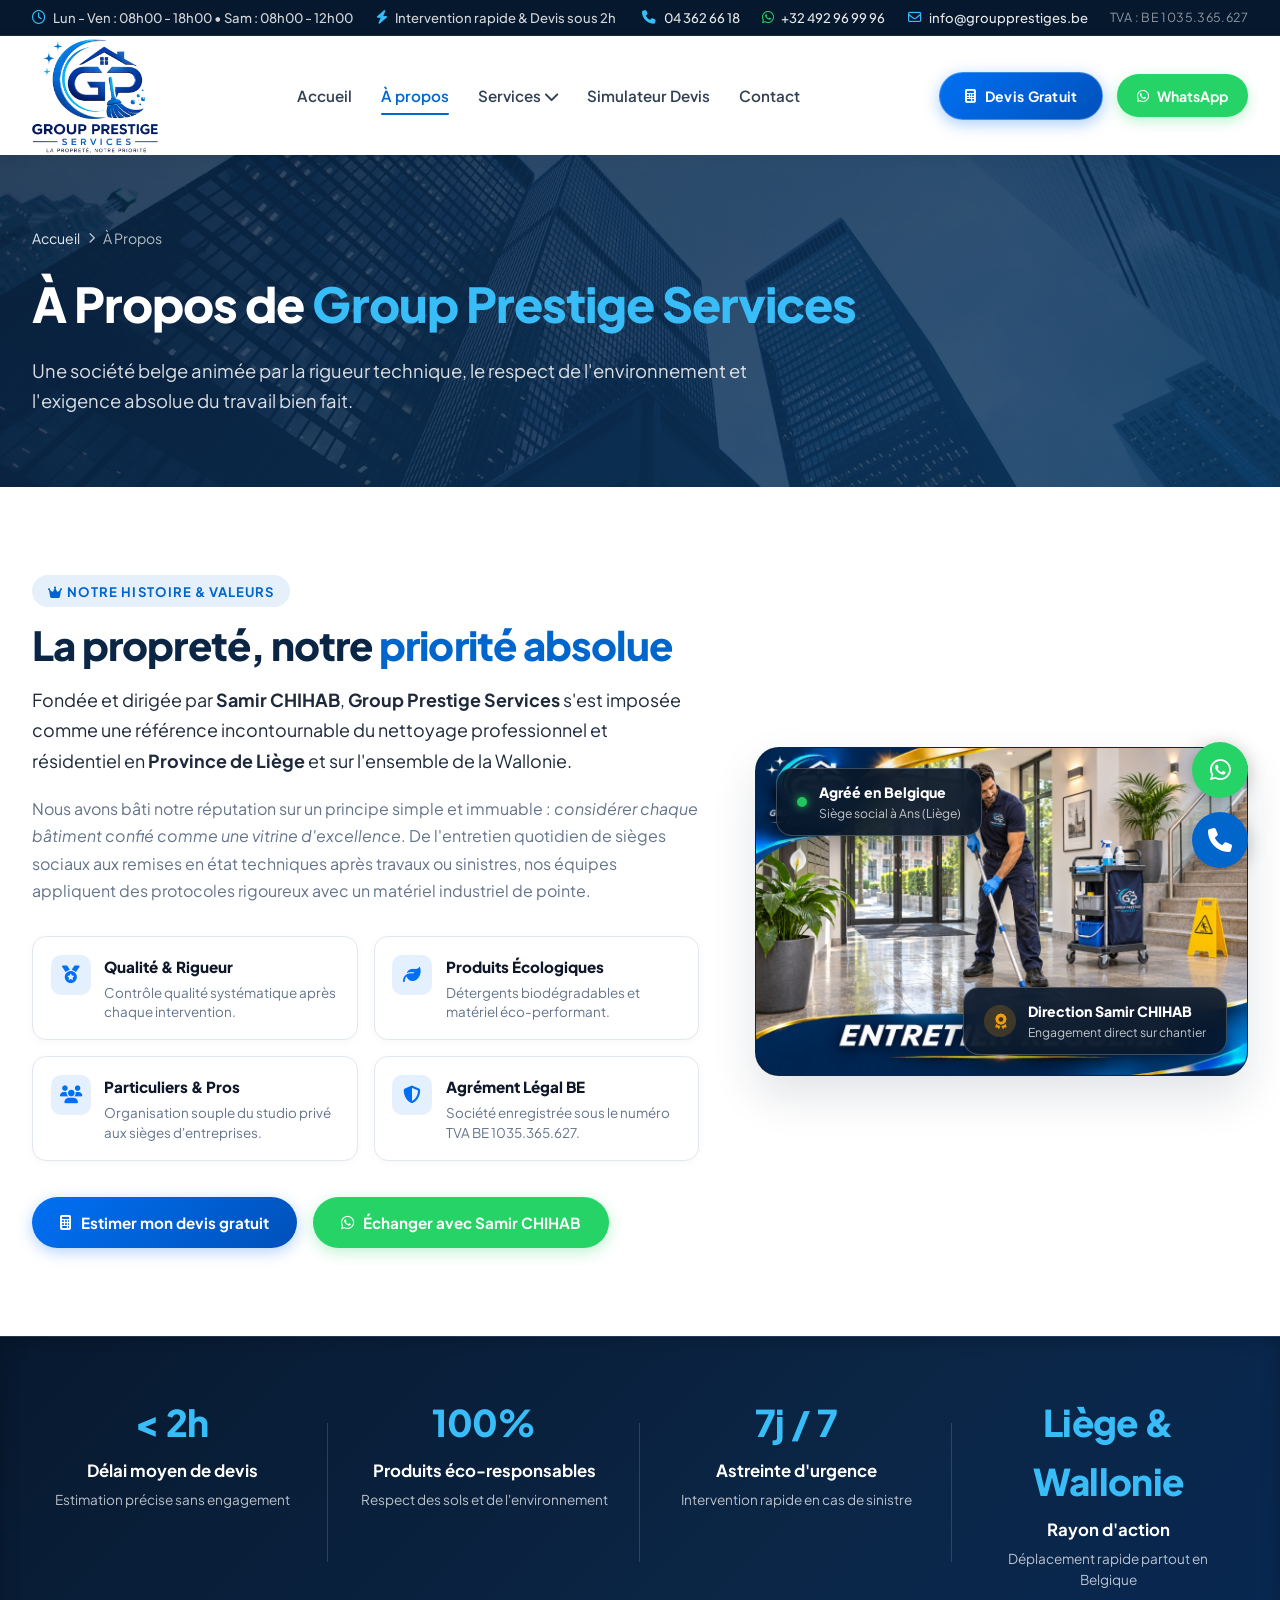
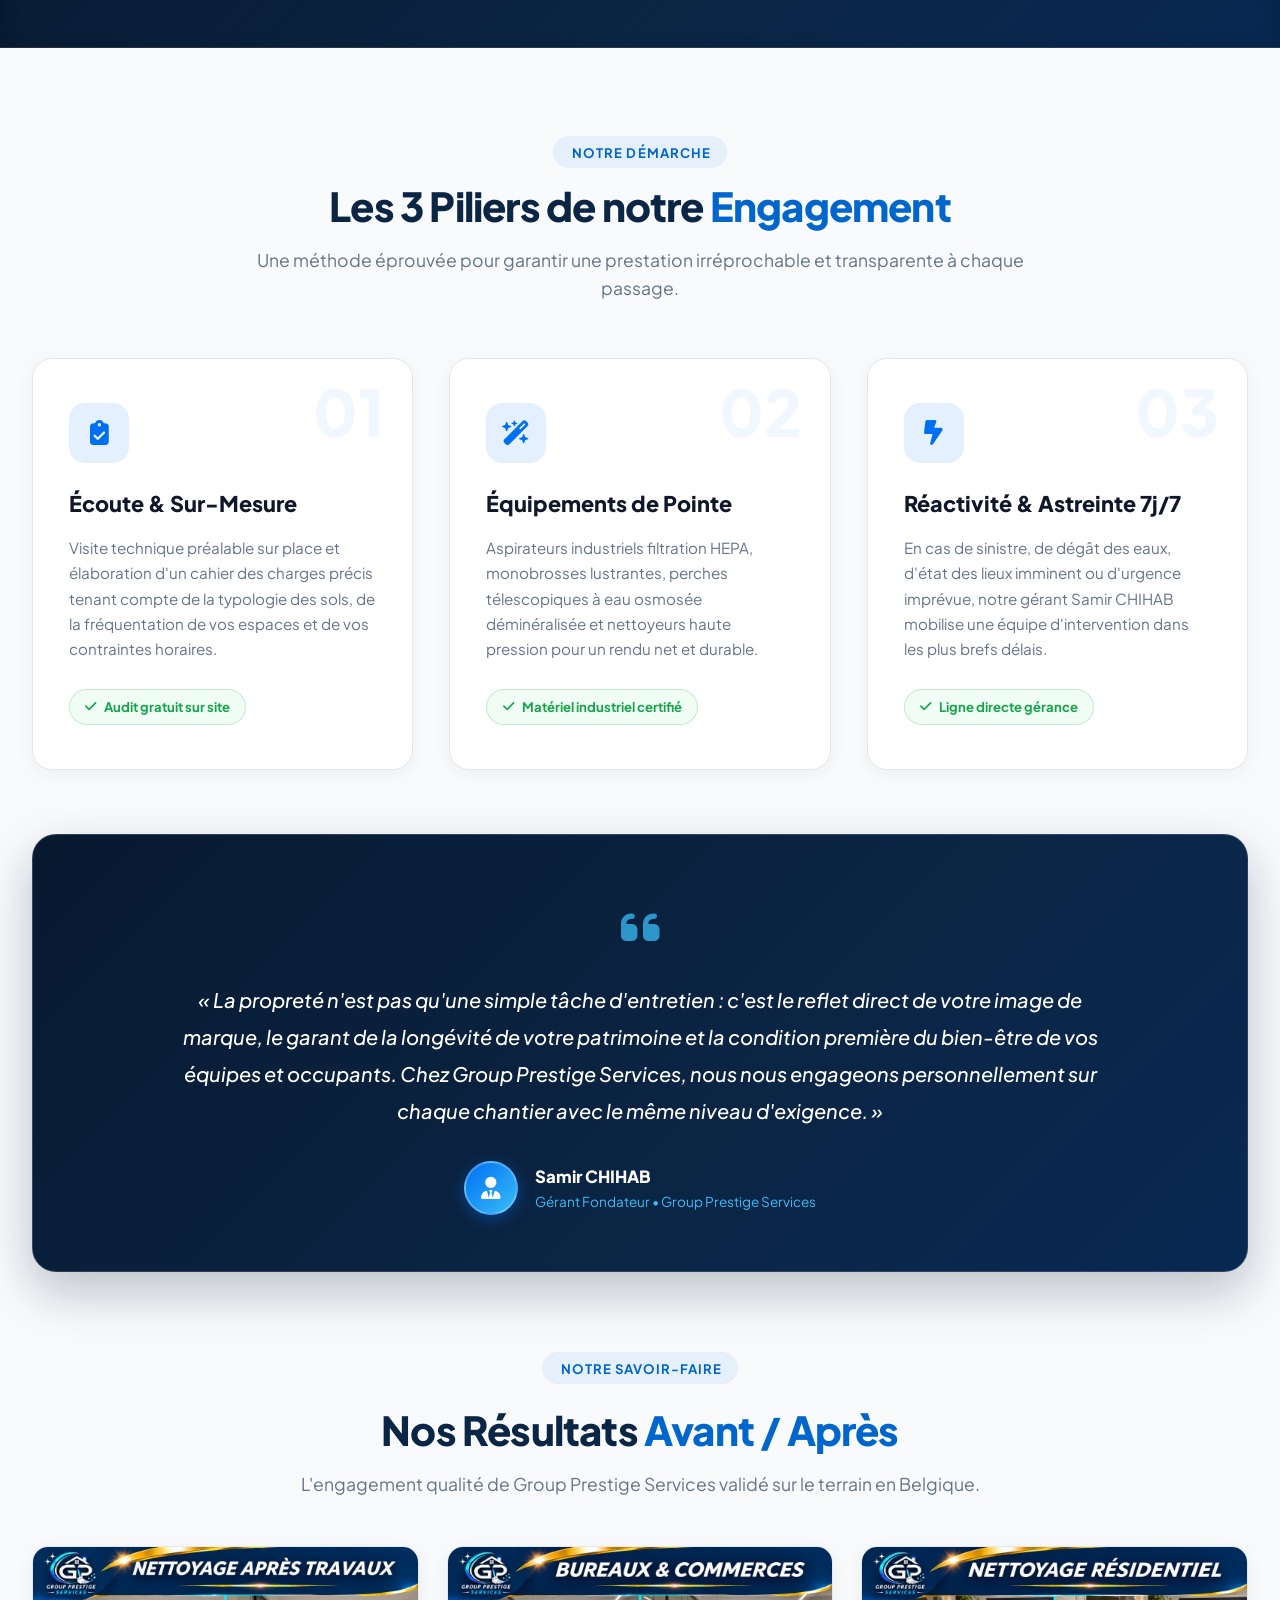
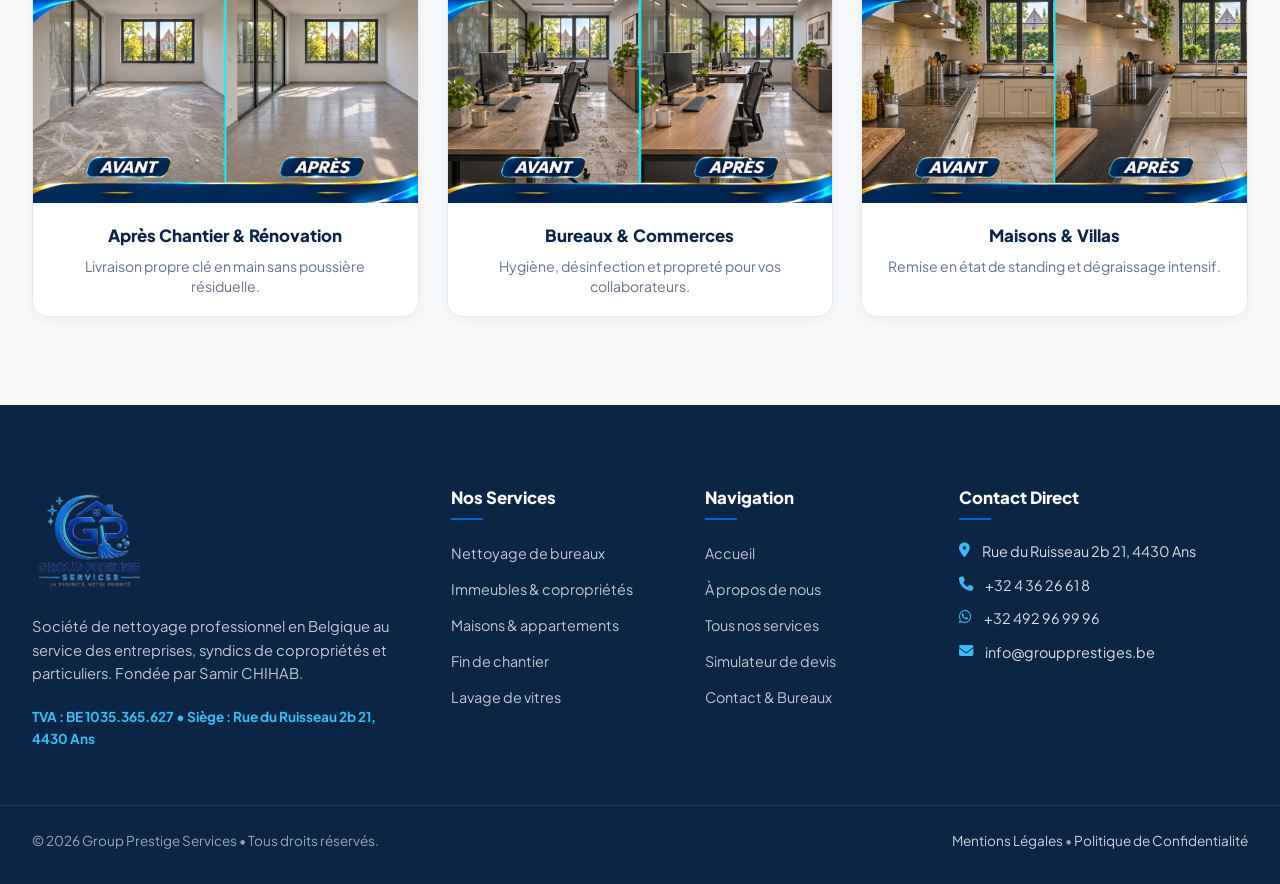
==== a-propos.html @ 7d9bc086 "Initial commit: Site Web Entreprise Group Prestige Services complet (Design haute précision, respons" ====
<!DOCTYPE html>
<html lang="fr-BE">
<head>
  <meta charset="UTF-8">
  <meta name="viewport" content="width=device-width, initial-scale=1.0">
  <title>À Propos de Group Prestige Services | Société de Nettoyage Belgique</title>
  
  <meta name="description" content="Découvrez l'histoire, les engagements et l'expertise de Group Prestige Services. Société de nettoyage basée à Ans (Liège), dirigée par Samir CHIHAB.">
  <link rel="canonical" href="https://groupprestiges.be/a-propos.html">

  <link rel="icon" type="image/png" href="assets/images/logo-official-transparent.png">
  <link rel="preconnect" href="https://fonts.googleapis.com">
  <link rel="preconnect" href="https://fonts.gstatic.com" crossorigin>
  <link href="https://fonts.googleapis.com/css2?family=Plus+Jakarta+Sans:wght@300;400;500;600;700;800&display=swap" rel="stylesheet">
  <link rel="stylesheet" href="https://cdnjs.cloudflare.com/ajax/libs/font-awesome/6.5.1/css/all.min.css">
  <link rel="stylesheet" href="css/style.css">
</head>
<body>

  <!-- TOP BAR (Minimalist Luxury) -->
  <div class="top-header">
    <div class="top-header-inner">
      <div class="top-header-left">
        <div class="top-header-item">
          <i class="fa-regular fa-clock"></i>
          <span>Lun - Ven : 08h00 - 18h00 &bull; Sam : 08h00 - 12h00</span>
        </div>
        <div class="top-header-item">
          <i class="fa-solid fa-bolt"></i>
          <span>Intervention rapide & Devis sous 2h</span>
        </div>
      </div>
      <div class="top-header-right">
        <div class="top-header-item">
          <i class="fa-solid fa-phone"></i>
          <a href="tel:+3243626618">04 362 66 18</a>
        </div>
        <div class="top-header-item">
          <i class="fa-brands fa-whatsapp" style="color: #25d366;"></i>
          <a href="https://wa.me/32492969996" target="_blank">+32 492 96 99 96</a>
        </div>
        <div class="top-header-item">
          <i class="fa-regular fa-envelope"></i>
          <a href="mailto:info@groupprestiges.be">info@groupprestiges.be</a>
        </div>
        <span class="top-header-tax">TVA : BE 1035.365.627</span>
      </div>
    </div>
  </div>

  <!-- MAIN NAVIGATION (Clean Logo Only) -->
  <div class="mobile-nav-backdrop" id="mobileNavBackdrop"></div>
  <header class="main-navbar">
    <div class="navbar-container">
      <a href="index.html" class="brand-link" aria-label="Group Prestige Services">
        <img src="assets/images/logo-header.png" alt="Group Prestige Services Logo" class="brand-logo-img">
      </a>

      <nav class="nav-menu" id="navMenu">
        <!-- Mobile Drawer Header -->
        <div class="drawer-header">
          <img src="assets/images/logo-header.png" alt="Group Prestige Services" class="drawer-logo">
          <button class="drawer-close-btn" id="drawerCloseBtn" aria-label="Fermer le menu">
            <i class="fa-solid fa-xmark"></i>
          </button>
        </div>

        <!-- Links Container -->
        <div class="drawer-body">
          <div class="nav-item">
            <a href="index.html" class="nav-link">
              <i class="fa-solid fa-house drawer-icon"></i>
              <span>Accueil</span>
            </a>
          </div>
          <div class="nav-item">
            <a href="a-propos.html" class="nav-link active">
              <i class="fa-solid fa-shield-halved drawer-icon"></i>
              <span>À propos</span>
            </a>
          </div>
          <div class="nav-item has-dropdown">
            <a href="services.html" class="nav-link nav-link-dropdown-toggle">
              <i class="fa-solid fa-broom drawer-icon"></i>
              <span>Services</span>
              <i class="fa-solid fa-chevron-down dropdown-arrow"></i>
            </a>
            <div class="dropdown-menu">
              <a href="services-nettoyage-regulier.html" class="dropdown-link">
                <span class="dropdown-icon-box"><i class="fa-solid fa-building"></i></span>
                <span class="dropdown-text">
                  <strong>Nettoyage régulier</strong>
                  <small>Bureaux, Commerces & Copropriétés</small>
                </span>
              </a>
              <a href="services-nettoyage-ponctuel.html" class="dropdown-link">
                <span class="dropdown-icon-box"><i class="fa-solid fa-house"></i></span>
                <span class="dropdown-text">
                  <strong>Nettoyage ponctuel</strong>
                  <small>Résidences & Cuisines privées</small>
                </span>
              </a>
              <a href="services-nettoyage-specialise.html" class="dropdown-link">
                <span class="dropdown-icon-box"><i class="fa-solid fa-hard-hat"></i></span>
                <span class="dropdown-text">
                  <strong>Nettoyage spécialisé</strong>
                  <small>Chantier, Vitres & Sinistres</small>
                </span>
              </a>
              <a href="services.html" class="dropdown-link dropdown-link-all">
                <span class="dropdown-icon-box"><i class="fa-solid fa-list-check"></i></span>
                <span class="dropdown-text">
                  <strong>Tous nos services officiels</strong>
                  <small>Découvrir l'offre complète</small>
                </span>
              </a>
            </div>
          </div>
          <div class="nav-item">
            <a href="devis-gratuit.html" class="nav-link">
              <i class="fa-solid fa-calculator drawer-icon"></i>
              <span>Simulateur Devis</span>
            </a>
          </div>
          <div class="nav-item">
            <a href="contact.html" class="nav-link">
              <i class="fa-solid fa-envelope-open-text drawer-icon"></i>
              <span>Contact</span>
            </a>
          </div>
        </div>

        <!-- Mobile Drawer Footer -->
        <div class="drawer-footer">
          <div class="drawer-cta-group">
            <a href="devis-gratuit.html" class="drawer-btn-cta-primary">
              <i class="fa-solid fa-calculator"></i>
              <span>Estimer mon Devis Gratuit</span>
            </a>
            <a href="https://wa.me/32492969996" target="_blank" class="drawer-btn-cta-whatsapp">
              <i class="fa-brands fa-whatsapp"></i>
              <span>WhatsApp Direct : 0492 96 99 96</span>
            </a>
          </div>
          <div class="drawer-contact-direct">
            <a href="tel:+3243626618" class="drawer-phone-item">
              <i class="fa-solid fa-phone"></i>
              <span>04 362 66 18</span>
            </a>
            <span class="drawer-hours">Lun - Sam : 08h - 18h</span>
          </div>
          <div class="drawer-badge-tag">
            <i class="fa-solid fa-shield-halved"></i> Agrément Officiel • Liège & Wallonie
          </div>
        </div>
      </nav>

      <div class="navbar-actions">
        <a href="devis-gratuit.html" class="btn-cta-orange">
          <i class="fa-solid fa-calculator"></i>
          <span>Devis Gratuit</span>
        </a>
        <a href="https://wa.me/32492969996" target="_blank" class="btn-cta-whatsapp">
          <i class="fa-brands fa-whatsapp"></i>
          <span>WhatsApp</span>
        </a>
      </div>

      <button class="mobile-toggle" aria-label="Menu Mobile">
        <i class="fa-solid fa-bars"></i>
      </button>
    </div>
  </header>

  <!-- PAGE HERO -->
  <section class="page-hero">
    <div class="page-hero-overlay"></div>
    <div class="page-hero-container">
      <div class="breadcrumb-nav">
        <a href="index.html">Accueil</a>
        <i class="fa-solid fa-chevron-right" style="font-size: 0.7rem;"></i>
        <span>À Propos</span>
      </div>
      <h1 class="page-hero-title">À Propos de <span>Group Prestige Services</span></h1>
      <p class="page-hero-lead">
        Une société belge animée par la rigueur technique, le respect de l'environnement et l'exigence absolue du travail bien fait.
      </p>
    </div>
  </section>

  <!-- SECTION 1: HISTOIRE, VISION & ENGAGEMENT -->
  <section class="section">
    <div class="section-container">
      <div class="about-story-grid">
        <!-- Colonne Gauche: Récit & Valeurs -->
        <div class="about-story-text">
          <span class="section-badge"><i class="fa-solid fa-crown"></i> Notre Histoire & Valeurs</span>
          <h2 class="section-title">La propreté, notre <span>priorité absolue</span></h2>
          <p class="about-lead-paragraph">
            Fondée et dirigée par <strong>Samir CHIHAB</strong>, <strong>Group Prestige Services</strong> s'est imposée comme une référence incontournable du nettoyage professionnel et résidentiel en <strong>Province de Liège</strong> et sur l'ensemble de la Wallonie.
          </p>
          <p class="about-body-paragraph">
            Nous avons bâti notre réputation sur un principe simple et immuable : <em>considérer chaque bâtiment confié comme une vitrine d'excellence</em>. De l'entretien quotidien de sièges sociaux aux remises en état techniques après travaux ou sinistres, nos équipes appliquent des protocoles rigoureux avec un matériel industriel de pointe.
          </p>

          <!-- Grille des 4 Engagements Clés -->
          <div class="about-commitments-grid">
            <div class="commitment-card">
              <div class="commitment-icon"><i class="fa-solid fa-medal"></i></div>
              <div class="commitment-info">
                <strong>Qualité & Rigueur</strong>
                <span>Contrôle qualité systématique après chaque intervention.</span>
              </div>
            </div>
            <div class="commitment-card">
              <div class="commitment-icon"><i class="fa-solid fa-leaf"></i></div>
              <div class="commitment-info">
                <strong>Produits Écologiques</strong>
                <span>Détergents biodégradables et matériel éco-performant.</span>
              </div>
            </div>
            <div class="commitment-card">
              <div class="commitment-icon"><i class="fa-solid fa-users"></i></div>
              <div class="commitment-info">
                <strong>Particuliers & Pros</strong>
                <span>Organisation souple du studio privé aux sièges d'entreprises.</span>
              </div>
            </div>
            <div class="commitment-card">
              <div class="commitment-icon"><i class="fa-solid fa-shield-halved"></i></div>
              <div class="commitment-info">
                <strong>Agrément Légal BE</strong>
                <span>Société enregistrée sous le numéro TVA BE 1035.365.627.</span>
              </div>
            </div>
          </div>

          <!-- Actions -->
          <div class="about-cta-row">
            <a href="devis-gratuit.html" class="btn btn-primary">
              <i class="fa-solid fa-calculator"></i> Estimer mon devis gratuit
            </a>
            <a href="https://wa.me/32492969996?text=Bonjour%20Samir,%20je%20souhaite%20des%20renseignements." target="_blank" class="btn btn-whatsapp">
              <i class="fa-brands fa-whatsapp"></i> Échanger avec Samir CHIHAB
            </a>
          </div>
        </div>

        <!-- Colonne Droite: Composition Visuelle Prestige -->
        <div class="about-visual-col">
          <div class="about-img-showcase">
            <img src="assets/images/service-entretien-regulier-gp.jpg" alt="Agent d'entretien qualifié Group Prestige Services" class="about-main-img">
            
            <!-- Badges Flottants de Confiance -->
            <div class="about-floating-pill pill-top-left">
              <div class="pill-dot-green"></div>
              <div>
                <strong>Agréé en Belgique</strong>
                <span>Siège social à Ans (Liège)</span>
              </div>
            </div>

            <div class="about-floating-pill pill-bottom-right">
              <div class="pill-icon-gold"><i class="fa-solid fa-award"></i></div>
              <div>
                <strong>Direction Samir CHIHAB</strong>
                <span>Engagement direct sur chantier</span>
              </div>
            </div>
          </div>
        </div>
      </div>
    </div>
  </section>

  <!-- SECTION 2: CHIFFRES CLÉS / TRUST METRICS BAR -->
  <section class="about-metrics-section">
    <div class="section-container">
      <div class="about-metrics-grid">
        <div class="metric-box">
          <div class="metric-number">< 2h</div>
          <div class="metric-label">Délai moyen de devis</div>
          <div class="metric-desc">Estimation précise sans engagement</div>
        </div>
        <div class="metric-box">
          <div class="metric-number">100%</div>
          <div class="metric-label">Produits éco-responsables</div>
          <div class="metric-desc">Respect des sols et de l'environnement</div>
        </div>
        <div class="metric-box">
          <div class="metric-number">7j / 7</div>
          <div class="metric-label">Astreinte d'urgence</div>
          <div class="metric-desc">Intervention rapide en cas de sinistre</div>
        </div>
        <div class="metric-box">
          <div class="metric-number">Liège & Wallonie</div>
          <div class="metric-label">Rayon d'action</div>
          <div class="metric-desc">Déplacement rapide partout en Belgique</div>
        </div>
      </div>
    </div>
  </section>

  <!-- SECTION 3: LES 3 PILIERS DE NOTRE DÉMARCHE -->
  <section class="section section-bg-light">
    <div class="section-container">
      <div class="section-header">
        <span class="section-badge"><i class="fa-solid fa-shield-check"></i> Notre Démarche</span>
        <h2 class="section-title">Les 3 Piliers de notre <span>Engagement</span></h2>
        <p class="section-subtitle">
          Une méthode éprouvée pour garantir une prestation irréprochable et transparente à chaque passage.
        </p>
      </div>

      <div class="pillars-grid-prestige">
        
        <!-- Pilier 1 -->
        <div class="pillar-card-prestige">
          <div class="pillar-number">01</div>
          <div class="pillar-icon-box">
            <i class="fa-solid fa-clipboard-check"></i>
          </div>
          <h3 class="pillar-title">Écoute & Sur-Mesure</h3>
          <p class="pillar-desc">
            Visite technique préalable sur place et élaboration d'un cahier des charges précis tenant compte de la typologie des sols, de la fréquentation de vos espaces et de vos contraintes horaires.
          </p>
          <div class="pillar-badge">
            <i class="fa-solid fa-check"></i> Audit gratuit sur site
          </div>
        </div>

        <!-- Pilier 2 -->
        <div class="pillar-card-prestige">
          <div class="pillar-number">02</div>
          <div class="pillar-icon-box">
            <i class="fa-solid fa-wand-magic-sparkles"></i>
          </div>
          <h3 class="pillar-title">Équipements de Pointe</h3>
          <p class="pillar-desc">
            Aspirateurs industriels filtration HEPA, monobrosses lustrantes, perches télescopiques à eau osmosée déminéralisée et nettoyeurs haute pression pour un rendu net et durable.
          </p>
          <div class="pillar-badge">
            <i class="fa-solid fa-check"></i> Matériel industriel certifié
          </div>
        </div>

        <!-- Pilier 3 -->
        <div class="pillar-card-prestige">
          <div class="pillar-number">03</div>
          <div class="pillar-icon-box">
            <i class="fa-solid fa-bolt-lightning"></i>
          </div>
          <h3 class="pillar-title">Réactivité & Astreinte 7j/7</h3>
          <p class="pillar-desc">
            En cas de sinistre, de dégât des eaux, d'état des lieux imminent ou d'urgence imprévue, notre gérant Samir CHIHAB mobilise une équipe d'intervention dans les plus brefs délais.
          </p>
          <div class="pillar-badge">
            <i class="fa-solid fa-check"></i> Ligne directe gérance
          </div>
        </div>

      </div>

      <!-- SECTION 4: LE MOT DE LA DIRECTION (SAMIR CHIHAB) -->
      <div class="ceo-quote-card">
        <div class="ceo-quote-inner">
          <div class="ceo-quote-mark"><i class="fa-solid fa-quote-left"></i></div>
          <blockquote class="ceo-quote-text">
            « La propreté n'est pas qu'une simple tâche d'entretien : c'est le reflet direct de votre image de marque, le garant de la longévité de votre patrimoine et la condition première du bien-être de vos équipes et occupants. Chez Group Prestige Services, nous nous engageons personnellement sur chaque chantier avec le même niveau d'exigence. »
          </blockquote>
          <div class="ceo-quote-author">
            <div class="ceo-avatar">
              <i class="fa-solid fa-user-tie"></i>
            </div>
            <div class="ceo-details">
              <strong>Samir CHIHAB</strong>
              <span>Gérant Fondateur &bull; Group Prestige Services</span>
            </div>
          </div>
        </div>
      </div>

      <!-- SECTION 5: GALERIE AVANT / APRÈS -->
      <div style="margin-top: 5rem; text-align: center;">
        <span class="section-badge"><i class="fa-solid fa-sparkles"></i> Notre Savoir-Faire</span>
        <h2 class="section-title" style="margin-top: 0.5rem;">Nos Résultats <span>Avant / Après</span></h2>
        <p class="section-subtitle" style="margin: 0 auto 2.5rem;">
          L'engagement qualité de Group Prestige Services validé sur le terrain en Belgique.
        </p>

        <div class="ba-cards-gallery-grid">
          <div class="ba-card-item">
            <img src="assets/images/ba-card-travaux.jpg" alt="Avant / Après Chantier" loading="lazy">
            <div class="ba-card-caption">
              <h4>Après Chantier & Rénovation</h4>
              <p>Livraison propre clé en main sans poussière résiduelle.</p>
            </div>
          </div>
          <div class="ba-card-item">
            <img src="assets/images/ba-card-bureaux.jpg" alt="Avant / Après Bureaux" loading="lazy">
            <div class="ba-card-caption">
              <h4>Bureaux & Commerces</h4>
              <p>Hygiène, désinfection et propreté pour vos collaborateurs.</p>
            </div>
          </div>
          <div class="ba-card-item">
            <img src="assets/images/ba-card-residentiel.jpg" alt="Avant / Après Résidentiel" loading="lazy">
            <div class="ba-card-caption">
              <h4>Maisons & Villas</h4>
              <p>Remise en état de standing et dégraissage intensif.</p>
            </div>
          </div>
        </div>
      </div>

    </div>
  </section>

  <!-- FOOTER -->
  <footer class="corporate-footer">
    <div class="footer-inner-grid">
      <div class="footer-brand-box">
        <a href="index.html" class="brand-link" style="margin-bottom: 0.8rem;">
          <img src="assets/images/logo-official-transparent.png" alt="Group Prestige Services Logo" class="brand-logo-img">
          <div class="brand-text">
            <span class="brand-name" style="color: white;">GROUP <span style="color: #38bdf8;">PRESTIGE</span></span>
            <span class="brand-tagline" style="color: rgba(255,255,255,0.7);">LA PROPRETÉ, NOTRE PRIORITÉ</span>
          </div>
        </a>
        <p>Société de nettoyage professionnel en Belgique au service des entreprises, syndics de copropriétés et particuliers. Fondée par Samir CHIHAB.</p>
        <div style="margin-top: 1.25rem; font-size: 0.85rem; color: #38bdf8; font-weight: 700;">
          TVA : BE 1035.365.627 &bull; Siège : Rue du Ruisseau 2b 21, 4430 Ans
        </div>
      </div>

      <div class="footer-nav-col">
        <h4>Nos Services</h4>
        <ul>
          <li><a href="services-nettoyage-regulier.html">Nettoyage de bureaux</a></li>
          <li><a href="services-nettoyage-regulier.html">Immeubles & copropriétés</a></li>
          <li><a href="services-nettoyage-ponctuel.html">Maisons & appartements</a></li>
          <li><a href="services-nettoyage-specialise.html">Fin de chantier</a></li>
          <li><a href="services-nettoyage-specialise.html">Lavage de vitres</a></li>
        </ul>
      </div>

      <div class="footer-nav-col">
        <h4>Navigation</h4>
        <ul>
          <li><a href="index.html">Accueil</a></li>
          <li><a href="a-propos.html">À propos de nous</a></li>
          <li><a href="services.html">Tous nos services</a></li>
          <li><a href="devis-gratuit.html">Simulateur de devis</a></li>
          <li><a href="contact.html">Contact & Bureaux</a></li>
        </ul>
      </div>

      <div class="footer-nav-col">
        <h4>Contact Direct</h4>
        <ul class="footer-contact-details">
          <li><i class="fa-solid fa-location-dot"></i><span>Rue du Ruisseau 2b 21, 4430 Ans</span></li>
          <li><i class="fa-solid fa-phone"></i><span>+32 4 36 26 61 8</span></li>
          <li><i class="fa-brands fa-whatsapp"></i><span>+32 492 96 99 96</span></li>
          <li><i class="fa-solid fa-envelope"></i><span>info@groupprestiges.be</span></li>
        </ul>
      </div>
    </div>

    <div class="footer-bottom-bar">
      <div>&copy; 2026 Group Prestige Services &bull; Tous droits réservés.</div>
      <div>
        <a href="contact.html">Mentions Légales</a> &bull; 
        <a href="contact.html">Politique de Confidentialité</a>
      </div>
    </div>
  </footer>

  <!-- FLOATING CTA BUTTONS -->
  <div class="floating-cta">
    <a href="https://wa.me/32492969996" target="_blank" class="float-btn float-whatsapp" aria-label="WhatsApp">
      <i class="fa-brands fa-whatsapp"></i>
    </a>
    <a href="tel:+3243626618" class="float-btn float-call" aria-label="Appeler">
      <i class="fa-solid fa-phone"></i>
    </a>
  </div>

  <script src="js/corporate.js"></script>
</body>
</html>
---- css/style.css ----
/* ==========================================================================
   GROUP PRESTIGE SERVICES — MODERN BELGIAN CORPORATE CLEANING STYLESHEET
   Inspired by North Group (clean, light, professional, high-trust corporate design)
   ========================================================================== */

:root {
  /* Brand Colors */
  --primary: #0066cc;
  --primary-hover: #0052a3;
  --primary-light: #e6f0fa;
  --navy: #0b2545;
  --navy-light: #133863;
  --cta-orange: #f26522;
  --cta-orange-hover: #d94e0d;
  --whatsapp: #25d366;
  --whatsapp-hover: #20ba59;
  --trust-green: #10b981;
  --gold: #d97706;

  /* Neutrals & Surfaces */
  --bg-white: #ffffff;
  --bg-light: #f8fafc;
  --bg-card: #ffffff;
  --bg-alt: #f1f5f9;
  --border-light: #e2e8f0;
  --border-subtle: #edf2f7;

  /* Typography */
  --text-dark: #0f172a;
  --text-body: #334155;
  --text-muted: #64748b;
  --text-light: #94a3b8;
  --text-white: #ffffff;

  /* Shadows */
  --shadow-sm: 0 1px 3px rgba(0, 0, 0, 0.05);
  --shadow-md: 0 4px 20px rgba(0, 0, 0, 0.06);
  --shadow-lg: 0 10px 30px rgba(0, 0, 0, 0.08);
  --shadow-hover: 0 15px 35px rgba(0, 102, 204, 0.12);

  /* Border Radius */
  --radius-sm: 6px;
  --radius-md: 10px;
  --radius-lg: 16px;
  --radius-xl: 24px;
  --radius-full: 9999px;

  /* Transitions */
  --transition: all 0.25s cubic-bezier(0.16, 1, 0.3, 1);
}

/* Base Reset */
*, *::before, *::after {
  margin: 0;
  padding: 0;
  box-sizing: border-box;
}

html {
  scroll-behavior: smooth;
  font-size: 16px;
  background-color: var(--bg-white);
  color: var(--text-body);
}

body {
  font-family: 'Plus Jakarta Sans', -apple-system, BlinkMacSystemFont, "Segoe UI", Roboto, sans-serif;
  line-height: 1.6;
  background-color: var(--bg-white);
  color: var(--text-body);
  overflow-x: hidden;
  -webkit-font-smoothing: antialiased;
}

a {
  text-decoration: none;
  color: inherit;
  transition: var(--transition);
}

img {
  max-width: 100%;
  height: auto;
  display: block;
}

button, input, select, textarea {
  font-family: inherit;
  font-size: inherit;
}

/* ==========================================================================
   TOP BAR (Minimalist Luxury Corporate)
   ========================================================================== */
.top-header {
  background-color: #06182e;
  color: var(--text-white);
  font-size: 0.82rem;
  padding: 0.45rem 0;
  border-bottom: 1px solid rgba(255, 255, 255, 0.08);
}

.top-header-inner {
  max-width: 1320px;
  margin: 0 auto;
  padding: 0 2rem;
  display: flex;
  justify-content: space-between;
  align-items: center;
}

.top-header-left, .top-header-right {
  display: flex;
  align-items: center;
  gap: 1.4rem;
}

.top-header-item {
  display: flex;
  align-items: center;
  gap: 0.45rem;
  color: rgba(255, 255, 255, 0.82);
  font-weight: 500;
}

.top-header-item i {
  color: #38bdf8;
  font-size: 0.85rem;
}

.top-header-item a {
  color: rgba(255, 255, 255, 0.9);
  transition: color 0.2s ease;
}

.top-header-item a:hover {
  color: #38bdf8;
}

.top-header-tax {
  color: rgba(255, 255, 255, 0.55);
  font-size: 0.78rem;
  letter-spacing: 0.03em;
}

/* ==========================================================================
   MAIN NAVBAR (Clean White, Fixed, North Group Style)
   ========================================================================== */
.main-navbar {
  position: sticky;
  top: 0;
  left: 0;
  width: 100%;
  background: var(--bg-white);
  z-index: 10000;
  transition: var(--transition);
  box-shadow: 0 2px 15px rgba(0, 0, 0, 0.05);
}

.main-navbar.scrolled {
  box-shadow: 0 4px 25px rgba(0, 0, 0, 0.1);
}

.navbar-container {
  max-width: 1360px;
  margin: 0 auto;
  padding: 0.15rem 2rem;
  display: flex;
  align-items: center;
  justify-content: space-between;
}

.brand-link, .navbar-brand {
  display: flex;
  align-items: center;
  text-decoration: none;
}

.brand-logo-img, .navbar-logo-img {
  height: 114px !important;
  width: auto !important;
  max-height: 122px !important;
  max-width: 380px !important;
  object-fit: contain !important;
  display: block;
  transition: transform 0.25s ease, height 0.25s ease;
}

.main-navbar.scrolled .brand-logo-img {
  height: 78px !important;
}

@media (max-width: 768px) {
  .brand-logo-img, .navbar-logo-img {
    height: 74px !important;
    max-height: 80px !important;
  }
}

.brand-logo-img:hover {
  transform: scale(1.02);
}

.brand-text, .navbar-brand-text {
  display: none !important;
}

/* Menu */
.nav-menu {
  display: flex;
  align-items: center;
  gap: 1.8rem;
  list-style: none;
}

.nav-item {
  position: relative;
}

.nav-link {
  font-size: 0.95rem;
  font-weight: 600;
  color: var(--text-body);
  padding: 0.5rem 0;
  position: relative;
}

.nav-link:hover, .nav-link.active {
  color: var(--primary);
}

.nav-link.active::after {
  content: '';
  position: absolute;
  bottom: -2px;
  left: 0;
  width: 100%;
  height: 2px;
  background-color: var(--primary);
  border-radius: 2px;
}

/* Mobile backdrop & drawer components hidden on desktop */
.mobile-nav-backdrop {
  position: fixed;
  inset: 0;
  background: rgba(6, 24, 46, 0.65);
  backdrop-filter: blur(8px);
  -webkit-backdrop-filter: blur(8px);
  z-index: 9990;
  opacity: 0;
  pointer-events: none;
  transition: opacity 0.3s cubic-bezier(0.16, 1, 0.3, 1);
}
.mobile-nav-backdrop.active {
  opacity: 1;
  pointer-events: auto;
}

.drawer-header,
.drawer-footer,
.drawer-icon {
  display: none;
}

.drawer-body {
  display: flex;
  align-items: center;
  gap: 1.8rem;
}

/* Dropdown */
.dropdown-menu {
  position: absolute;
  top: 100%;
  left: 0;
  background: var(--bg-white);
  min-width: 320px;
  border-radius: var(--radius-md);
  box-shadow: 0 12px 35px rgba(6, 24, 46, 0.15);
  border: 1px solid rgba(0, 112, 243, 0.12);
  padding: 0.6rem;
  opacity: 0;
  visibility: hidden;
  transform: translateY(10px);
  transition: var(--transition);
  z-index: 100;
  display: flex;
  flex-direction: column;
  gap: 0.35rem;
}

.nav-item:hover .dropdown-menu {
  opacity: 1;
  visibility: visible;
  transform: translateY(0);
}

.dropdown-link {
  display: flex;
  align-items: center;
  gap: 0.85rem;
  padding: 0.65rem 0.85rem;
  border-radius: 8px;
  transition: all 0.2s ease;
  color: var(--text-body);
}

.dropdown-link:hover {
  background-color: #f0f7ff;
  color: var(--primary);
}

.dropdown-icon-box {
  width: 34px;
  height: 34px;
  border-radius: 8px;
  background: rgba(0, 112, 243, 0.08);
  color: #0070f3;
  display: flex;
  align-items: center;
  justify-content: center;
  font-size: 0.95rem;
  flex-shrink: 0;
  transition: all 0.2s ease;
}

.dropdown-link:hover .dropdown-icon-box {
  background: #0070f3;
  color: #ffffff;
}

.dropdown-text {
  display: flex;
  flex-direction: column;
  line-height: 1.25;
}

.dropdown-text strong {
  font-size: 0.88rem;
  font-weight: 700;
  color: #0f172a;
}

.dropdown-text small {
  font-size: 0.73rem;
  color: #64748b;
  font-weight: 500;
  margin-top: 2px;
}

/* Navbar CTA Actions */
.navbar-actions, .navbar-cta {
  display: flex;
  align-items: center;
  gap: 0.85rem;
}

.btn-cta-orange {
  display: inline-flex;
  align-items: center;
  gap: 0.55rem;
  background: linear-gradient(135deg, #0070f3 0%, #0051ba 100%);
  color: var(--text-white) !important;
  padding: 0.72rem 1.55rem;
  border-radius: var(--radius-full);
  font-size: 0.88rem;
  font-weight: 700;
  letter-spacing: 0.02em;
  box-shadow: 0 4px 16px rgba(0, 112, 243, 0.35);
  border: 1px solid rgba(255, 255, 255, 0.25);
  transition: all 0.25s cubic-bezier(0.16, 1, 0.3, 1);
}

.btn-cta-orange:hover {
  background: linear-gradient(135deg, #0051ba 0%, #003d8a 100%);
  transform: translateY(-2px);
  box-shadow: 0 8px 22px rgba(0, 112, 243, 0.45);
  color: var(--text-white) !important;
}

.btn-cta-whatsapp {
  display: inline-flex;
  align-items: center;
  gap: 0.5rem;
  background-color: var(--whatsapp);
  color: var(--text-white);
  padding: 0.65rem 1.25rem;
  border-radius: var(--radius-full);
  font-size: 0.88rem;
  font-weight: 700;
  box-shadow: 0 4px 14px rgba(37, 211, 102, 0.3);
  transition: var(--transition);
}

.btn-cta-whatsapp:hover {
  background-color: var(--whatsapp-hover);
  transform: translateY(-1px);
}

.mobile-toggle {
  display: none;
  background: none;
  border: none;
  font-size: 1.4rem;
  color: var(--navy);
  cursor: pointer;
}

/* ==========================================================================
   BUTTONS
   ========================================================================== */
.btn {
  display: inline-flex;
  align-items: center;
  gap: 0.6rem;
  padding: 0.85rem 1.75rem;
  border-radius: var(--radius-full);
  font-size: 0.95rem;
  font-weight: 700;
  cursor: pointer;
  border: none;
  transition: var(--transition);
}

.btn-primary {
  background: linear-gradient(135deg, #0070f3 0%, #0051ba 100%);
  color: var(--text-white);
  box-shadow: 0 4px 15px rgba(0, 112, 243, 0.3);
}

.btn-primary:hover {
  background: linear-gradient(135deg, #0051ba 0%, #003d8a 100%);
  transform: translateY(-2px);
  box-shadow: 0 6px 20px rgba(0, 112, 243, 0.4);
}

.btn-orange {
  display: inline-flex;
  align-items: center;
  gap: 0.6rem;
  background: linear-gradient(135deg, #0070f3 0%, #0051ba 100%);
  color: var(--text-white) !important;
  padding: 0.9rem 1.9rem;
  border-radius: var(--radius-full);
  font-size: 0.95rem;
  font-weight: 700;
  box-shadow: 0 4px 18px rgba(0, 112, 243, 0.38);
  border: 1px solid rgba(255, 255, 255, 0.2);
  transition: all 0.25s cubic-bezier(0.16, 1, 0.3, 1);
}

.btn-orange:hover {
  background: linear-gradient(135deg, #0051ba 0%, #003d8a 100%);
  transform: translateY(-2px);
  box-shadow: 0 8px 24px rgba(0, 112, 243, 0.5);
  color: var(--text-white) !important;
}

.btn-whatsapp {
  background-color: var(--whatsapp);
  color: var(--text-white);
  box-shadow: 0 4px 15px rgba(37, 211, 102, 0.3);
}

.btn-whatsapp:hover {
  background-color: var(--whatsapp-hover);
  transform: translateY(-2px);
}

.btn-outline-white {
  background: transparent;
  color: var(--text-white);
  border: 2px solid rgba(255, 255, 255, 0.8);
}

.btn-outline-white:hover {
  background: var(--text-white);
  color: var(--navy);
}

.btn-outline-primary {
  background: transparent;
  color: var(--primary);
  border: 2px solid var(--primary);
}

.btn-outline-primary:hover {
  background: var(--primary);
  color: var(--text-white);
}

/* ==========================================================================
   HERO SECTION (Clean, Minimalist, Full-Width Cinematic Slider)
   ========================================================================== */
.hero-corporate {
  position: relative;
  width: 100%;
  min-height: 660px;
  height: clamp(620px, 80vh, 780px);
  display: flex;
  align-items: center;
  color: var(--text-white);
  overflow: hidden;
  background: #06182e;
  padding: 4rem 0 6.5rem;
}

/* Full-Width Background Photo Slider */
.hero-bg-slider {
  position: absolute;
  inset: 0;
  width: 100%;
  height: 100%;
  z-index: 1;
  overflow: hidden;
}

.hero-bg-slide {
  position: absolute;
  inset: 0;
  width: 100%;
  height: 100%;
  opacity: 0;
  visibility: hidden;
  transform: scale(1.05);
  transition: opacity 0.85s cubic-bezier(0.4, 0, 0.2, 1), transform 1.4s cubic-bezier(0.16, 1, 0.3, 1);
  z-index: 1;
}

.hero-bg-slide.active {
  opacity: 1;
  visibility: visible;
  transform: scale(1);
  z-index: 2;
}

.hero-bg-slide img {
  width: 100%;
  height: 100%;
  object-fit: cover;
  object-position: center 25%;
  display: block;
}

/* Soft Left Dark Vignette (Leaves center and right photo completely visible & clean) */
.hero-bg-overlay {
  position: absolute;
  inset: 0;
  z-index: 3;
  pointer-events: none;
  background: 
    linear-gradient(90deg, 
      rgba(5, 17, 34, 0.94) 0%, 
      rgba(5, 17, 34, 0.82) 42%, 
      rgba(5, 17, 34, 0.35) 70%, 
      rgba(5, 17, 34, 0.15) 100%),
    linear-gradient(0deg, 
      rgba(5, 17, 34, 0.85) 0%, 
      transparent 30%);
}

/* Top Progress Line */
.hero-progress-line {
  position: absolute;
  top: 0;
  left: 0;
  width: 100%;
  height: 3px;
  background: rgba(255, 255, 255, 0.12);
  z-index: 15;
}

.hero-progress-fill {
  height: 100%;
  width: 0%;
  background: linear-gradient(90deg, #0070f3, #38bdf8);
}

/* Main Content Container */
.hero-container {
  position: relative;
  z-index: 10;
  max-width: 1360px;
  margin: 0 auto;
  padding: 0 2.5rem;
  width: 100%;
}

.hero-content {
  max-width: 660px;
}

.hero-badge-pill {
  display: inline-flex;
  align-items: center;
  gap: 0.6rem;
  background: rgba(255, 255, 255, 0.08);
  border: 1px solid rgba(255, 255, 255, 0.22);
  padding: 0.45rem 1.25rem;
  border-radius: var(--radius-full);
  font-size: 0.82rem;
  font-weight: 700;
  letter-spacing: 0.06em;
  text-transform: uppercase;
  margin-bottom: 1.5rem;
  backdrop-filter: blur(12px);
  color: #e0f2fe;
}

.hero-badge-pill i {
  color: #38bdf8;
}

.hero-title {
  font-size: clamp(2.4rem, 4.2vw, 3.6rem);
  font-weight: 800;
  line-height: 1.15;
  letter-spacing: -0.025em;
  margin-bottom: 1.35rem;
  color: #ffffff;
}

.hero-title span {
  background: linear-gradient(135deg, #38bdf8 0%, #60a5fa 100%);
  -webkit-background-clip: text;
  -webkit-text-fill-color: transparent;
}

.hero-subtitle {
  font-size: 1.15rem;
  line-height: 1.7;
  color: rgba(255, 255, 255, 0.9);
  margin-bottom: 2.25rem;
  max-width: 600px;
}

.hero-cta-group {
  display: flex;
  flex-wrap: wrap;
  gap: 1.25rem;
  align-items: center;
}

/* Minimalist Slide Controller at Bottom */
.hero-bottom-controls {
  position: absolute;
  bottom: 1.75rem;
  left: 0;
  width: 100%;
  z-index: 15;
  padding: 0 2.5rem;
}

.hero-bottom-inner {
  max-width: 1360px;
  margin: 0 auto;
  display: flex;
  align-items: center;
  justify-content: space-between;
  gap: 1.5rem;
  background: rgba(6, 20, 38, 0.72);
  border: 1px solid rgba(255, 255, 255, 0.16);
  padding: 0.7rem 1.4rem;
  border-radius: 9999px;
  backdrop-filter: blur(16px);
  box-shadow: 0 10px 30px rgba(0, 0, 0, 0.35);
}

.hero-slide-label {
  display: flex;
  align-items: center;
  gap: 0.5rem;
  font-size: 0.92rem;
  color: rgba(255, 255, 255, 0.9);
  min-width: 0;
}

.hero-slide-label .slide-num {
  font-weight: 800;
  color: #38bdf8;
  font-size: 1.05rem;
}

.hero-slide-label .slide-sep {
  color: rgba(255, 255, 255, 0.45);
  font-size: 0.85rem;
}

.hero-slide-label .slide-dot-divider {
  width: 4px;
  height: 4px;
  border-radius: 50%;
  background: rgba(255, 255, 255, 0.35);
  margin: 0 0.35rem;
}

.hero-slide-label .slide-name {
  font-weight: 700;
  color: #ffffff;
  white-space: nowrap;
  overflow: hidden;
  text-overflow: ellipsis;
}

.hero-dash-indicators {
  display: flex;
  align-items: center;
  gap: 0.45rem;
}

.dash-btn {
  height: 4px;
  width: 26px;
  border-radius: 9999px;
  background: rgba(255, 255, 255, 0.22);
  border: none;
  cursor: pointer;
  transition: all 0.3s cubic-bezier(0.16, 1, 0.3, 1);
  padding: 0;
}

.dash-btn:hover {
  background: rgba(255, 255, 255, 0.55);
}

.dash-btn.active {
  width: 48px;
  background: linear-gradient(90deg, #0070f3, #38bdf8);
  box-shadow: 0 0 12px rgba(56, 189, 248, 0.6);
}

.hero-nav-buttons {
  display: flex;
  align-items: center;
  gap: 0.5rem;
}

.hero-mini-arrow {
  width: 34px;
  height: 34px;
  border-radius: 50%;
  background: rgba(255, 255, 255, 0.08);
  border: 1px solid rgba(255, 255, 255, 0.22);
  color: #ffffff;
  display: flex;
  align-items: center;
  justify-content: center;
  cursor: pointer;
  transition: all 0.2s ease;
  font-size: 0.8rem;
}

.hero-mini-arrow:hover {
  background: #0070f3;
  border-color: #38bdf8;
  transform: scale(1.1);
  box-shadow: 0 0 15px rgba(0, 112, 243, 0.5);
}

@media (max-width: 900px) {
  .hero-slide-label .slide-name {
    display: none;
  }
  .hero-slide-label .slide-dot-divider {
    display: none;
  }
}

@media (max-width: 768px) {
  .hero-corporate {
    padding: 3rem 0 5.5rem;
    min-height: 580px;
    height: auto;
  }
  .hero-container {
    padding: 0 1.5rem;
  }
  .hero-bottom-controls {
    padding: 0 1.25rem;
    bottom: 1.25rem;
  }
  .hero-bottom-inner {
    padding: 0.6rem 1rem;
  }
  .hero-cta-group {
    flex-direction: column;
    align-items: stretch;
  }
  .hero-cta-group .btn {
    width: 100%;
    justify-content: center;
  }
}

/* Trust Bar underneath Hero */
.trust-bar {
  background-color: var(--bg-white);
  border-bottom: 1px solid var(--border-light);
  padding: 1.5rem 0;
  box-shadow: var(--shadow-sm);
}

.trust-bar-inner {
  max-width: 1320px;
  margin: 0 auto;
  padding: 0 2rem;
  display: grid;
  grid-template-columns: repeat(4, 1fr);
  gap: 2rem;
}

.trust-bar-item {
  display: flex;
  align-items: center;
  gap: 1rem;
}

.trust-icon-box {
  width: 50px;
  height: 50px;
  border-radius: var(--radius-md);
  background-color: var(--primary-light);
  color: var(--primary);
  display: flex;
  align-items: center;
  justify-content: center;
  font-size: 1.35rem;
  flex-shrink: 0;
}

.trust-text-box h4 {
  font-size: 1rem;
  font-weight: 800;
  color: var(--navy);
  line-height: 1.2;
}

.trust-text-box p {
  font-size: 0.82rem;
  color: var(--text-muted);
}

/* ==========================================================================
   SECTIONS & TITLES
   ========================================================================== */
.section {
  padding: 5.5rem 0;
}

.section-bg-light {
  background-color: var(--bg-light);
}

.section-bg-navy {
  background-color: var(--navy);
  color: var(--text-white);
}

.section-container {
  max-width: 1320px;
  margin: 0 auto;
  padding: 0 2rem;
}

.section-header {
  text-align: center;
  max-width: 780px;
  margin: 0 auto 3.5rem;
}

.section-badge {
  display: inline-block;
  padding: 0.35rem 1rem;
  background-color: var(--primary-light);
  color: var(--primary);
  border-radius: var(--radius-full);
  font-size: 0.82rem;
  font-weight: 700;
  text-transform: uppercase;
  letter-spacing: 0.08em;
  margin-bottom: 0.85rem;
}

.section-title {
  font-size: 2.5rem;
  font-weight: 800;
  color: var(--navy);
  line-height: 1.2;
  margin-bottom: 1rem;
  letter-spacing: -0.02em;
}

.section-title span {
  color: var(--primary);
}

.section-subtitle {
  font-size: 1.1rem;
  color: var(--text-muted);
  line-height: 1.6;
}

/* ==========================================================================
   SERVICES SECTION (Redesigned Prestige Cards & Interactive Filter Tabs)
   ========================================================================== */
.section-bg-light {
  background-color: #f8fafc;
  position: relative;
}

/* Category Filter Tabs */
.services-filter-tabs {
  display: flex;
  align-items: center;
  justify-content: center;
  flex-wrap: wrap;
  gap: 0.65rem;
  margin: 2.5rem 0 3.25rem;
}

.filter-tab-btn {
  background: #ffffff;
  border: 1px solid #e2e8f0;
  color: #475569;
  font-size: 0.92rem;
  font-weight: 700;
  padding: 0.65rem 1.4rem;
  border-radius: 9999px;
  cursor: pointer;
  display: inline-flex;
  align-items: center;
  gap: 0.55rem;
  transition: all 0.25s cubic-bezier(0.16, 1, 0.3, 1);
  box-shadow: 0 2px 8px rgba(0, 0, 0, 0.03);
}

.filter-tab-btn i {
  color: #0070f3;
  font-size: 0.95rem;
  transition: transform 0.25s ease;
}

.filter-tab-btn:hover {
  background: #f1f5f9;
  color: #0f172a;
  border-color: #cbd5e1;
  transform: translateY(-2px);
  box-shadow: 0 4px 12px rgba(0, 0, 0, 0.06);
}

.filter-tab-btn:hover i {
  transform: scale(1.1);
}

.filter-tab-btn.active {
  background: linear-gradient(135deg, #0070f3 0%, #0051ba 100%);
  color: #ffffff;
  border-color: transparent;
  box-shadow: 0 4px 18px rgba(0, 112, 243, 0.35);
  transform: translateY(-2px);
}

.filter-tab-btn.active i {
  color: #ffffff;
}

/* 3-Column Prestige Grid */
.services-grid-prestige {
  display: grid;
  grid-template-columns: repeat(3, 1fr);
  gap: 2.25rem;
  margin-bottom: 3.5rem;
}

/* The Prestige Card */
.service-card-prestige {
  background: #ffffff;
  border-radius: 20px;
  border: 1px solid #e2e8f0;
  box-shadow: 0 4px 20px rgba(15, 23, 42, 0.05);
  overflow: hidden;
  display: flex;
  flex-direction: column;
  transition: all 0.35s cubic-bezier(0.16, 1, 0.3, 1);
  position: relative;
}

.service-card-prestige:hover {
  transform: translateY(-8px);
  border-color: rgba(0, 112, 243, 0.4);
  box-shadow: 0 20px 40px -10px rgba(0, 112, 243, 0.18), 0 0 1px 1px rgba(0, 112, 243, 0.2);
}

/* Media Header */
.service-card-media {
  position: relative;
  height: 240px;
  width: 100%;
  overflow: hidden;
  background: #0f172a;
}

.service-card-media img {
  width: 100%;
  height: 100%;
  object-fit: cover;
  transition: transform 0.6s cubic-bezier(0.16, 1, 0.3, 1);
  display: block;
}

.service-card-prestige:hover .service-card-media img {
  transform: scale(1.06);
}

.media-overlay {
  position: absolute;
  inset: 0;
  background: linear-gradient(180deg, rgba(6, 20, 38, 0.2) 0%, transparent 40%, rgba(6, 20, 38, 0.5) 100%);
  pointer-events: none;
}

.media-badge {
  position: absolute;
  top: 1rem;
  left: 1rem;
  z-index: 2;
  padding: 0.35rem 0.9rem;
  border-radius: 9999px;
  font-size: 0.74rem;
  font-weight: 800;
  text-transform: uppercase;
  letter-spacing: 0.06em;
  backdrop-filter: blur(12px);
  display: inline-flex;
  align-items: center;
  gap: 0.45rem;
  color: #ffffff;
  background: rgba(6, 20, 38, 0.85);
  border: 1px solid rgba(255, 255, 255, 0.25);
  box-shadow: 0 4px 12px rgba(0, 0, 0, 0.2);
}

.badge-pro { border-color: rgba(56, 189, 248, 0.5); }
.badge-syndic { border-color: rgba(96, 165, 250, 0.5); }
.badge-particulier { border-color: rgba(74, 222, 128, 0.5); }
.badge-special { border-color: rgba(251, 146, 60, 0.5); }
.badge-precision { border-color: rgba(192, 132, 252, 0.5); }
.badge-emergency { border-color: rgba(248, 113, 113, 0.5); }

.media-icon-badge {
  position: absolute;
  bottom: 1rem;
  right: 1rem;
  z-index: 2;
  width: 44px;
  height: 44px;
  border-radius: 12px;
  background: rgba(255, 255, 255, 0.95);
  color: #0070f3;
  display: flex;
  align-items: center;
  justify-content: center;
  font-size: 1.15rem;
  box-shadow: 0 6px 18px rgba(0, 0, 0, 0.2);
  transition: all 0.3s cubic-bezier(0.16, 1, 0.3, 1);
  backdrop-filter: blur(8px);
}

.service-card-prestige:hover .media-icon-badge {
  transform: scale(1.12) rotate(6deg);
  background: #0070f3;
  color: #ffffff;
  box-shadow: 0 8px 25px rgba(0, 112, 243, 0.45);
}

/* Card Content Body */
.service-card-content {
  padding: 1.75rem;
  display: flex;
  flex-direction: column;
  flex-grow: 1;
}

.service-card-header {
  margin-bottom: 1rem;
}

.service-card-title {
  font-size: 1.35rem;
  font-weight: 800;
  color: #0f172a;
  margin-bottom: 0.6rem;
  line-height: 1.25;
  transition: color 0.25s ease;
}

.service-card-prestige:hover .service-card-title {
  color: #0070f3;
}

.service-card-desc {
  font-size: 0.92rem;
  line-height: 1.6;
  color: #64748b;
  min-height: 52px;
}

/* Feature Check Chips List */
.service-features-list {
  display: flex;
  flex-direction: column;
  gap: 0.55rem;
  margin-bottom: 1.75rem;
  flex-grow: 1;
  padding: 1.1rem 1.2rem;
  background: #f8fafc;
  border-radius: 14px;
  border: 1px solid #eef2f6;
}

.feature-chip {
  display: flex;
  align-items: center;
  gap: 0.65rem;
  font-size: 0.88rem;
  font-weight: 600;
  color: #334155;
  line-height: 1.4;
}

.feature-chip i {
  color: #0070f3;
  font-size: 0.95rem;
  flex-shrink: 0;
}

/* Action Row */
.service-card-action {
  display: flex;
  align-items: center;
  gap: 0.75rem;
  margin-top: auto;
  padding-top: 1.2rem;
  border-top: 1px solid #f1f5f9;
}

.btn-service-discover {
  flex-grow: 1;
  display: inline-flex;
  align-items: center;
  justify-content: space-between;
  padding: 0.8rem 1.35rem;
  border-radius: 12px;
  background: #f0f7ff;
  color: #0070f3;
  font-weight: 700;
  font-size: 0.92rem;
  text-decoration: none;
  transition: all 0.25s cubic-bezier(0.16, 1, 0.3, 1);
  border: 1px solid rgba(0, 112, 243, 0.12);
}

.btn-service-discover i {
  transition: transform 0.25s ease;
}

.btn-service-discover:hover {
  background: linear-gradient(135deg, #0070f3 0%, #0051ba 100%);
  color: #ffffff;
  border-color: transparent;
  transform: translateY(-2px);
  box-shadow: 0 4px 15px rgba(0, 112, 243, 0.35);
}

.btn-service-discover:hover i {
  transform: translateX(4px);
}

.btn-service-quote {
  width: 44px;
  height: 44px;
  border-radius: 12px;
  background: #ffffff;
  border: 1px solid #e2e8f0;
  color: #64748b;
  display: flex;
  align-items: center;
  justify-content: center;
  text-decoration: none;
  font-size: 1rem;
  transition: all 0.25s ease;
  flex-shrink: 0;
}

.btn-service-quote:hover {
  background: #22c55e;
  border-color: #22c55e;
  color: #ffffff;
  transform: translateY(-2px) rotate(8deg);
  box-shadow: 0 4px 15px rgba(34, 197, 94, 0.35);
}

/* Bottom CTA Banner */
.services-bottom-cta {
  background: linear-gradient(135deg, #07192f 0%, #0b2545 60%, #082852 100%);
  border-radius: 20px;
  padding: 2.25rem 2.75rem;
  color: #ffffff;
  box-shadow: 0 20px 45px rgba(7, 25, 47, 0.2);
  border: 1px solid rgba(255, 255, 255, 0.15);
  margin-top: 1.5rem;
}

.bottom-cta-inner {
  display: flex;
  align-items: center;
  justify-content: space-between;
  gap: 2.5rem;
}

.bottom-cta-info {
  display: flex;
  align-items: center;
  gap: 1.5rem;
  max-width: 740px;
}

.cta-icon-pill {
  width: 60px;
  height: 60px;
  border-radius: 16px;
  background: rgba(0, 112, 243, 0.25);
  border: 1px solid rgba(56, 189, 248, 0.4);
  color: #38bdf8;
  display: flex;
  align-items: center;
  justify-content: center;
  font-size: 1.6rem;
  flex-shrink: 0;
}

.bottom-cta-heading {
  font-size: 1.25rem;
  font-weight: 800;
  color: #ffffff;
  margin-bottom: 0.35rem;
}

.bottom-cta-sub {
  font-size: 0.95rem;
  color: rgba(255, 255, 255, 0.85);
  line-height: 1.55;
  margin: 0;
}

.bottom-cta-actions {
  display: flex;
  align-items: center;
  gap: 1rem;
  flex-shrink: 0;
}

/* Responsiveness */
@media (max-width: 1100px) {
  .services-grid-prestige {
    grid-template-columns: repeat(2, 1fr);
  }
  .bottom-cta-inner {
    flex-direction: column;
    align-items: flex-start;
  }
  .bottom-cta-actions {
    width: 100%;
    flex-wrap: wrap;
  }
}

@media (max-width: 720px) {
  .services-grid-prestige {
    grid-template-columns: 1fr;
    gap: 1.5rem;
  }
  .services-filter-tabs {
    justify-content: flex-start;
    overflow-x: auto;
    padding-bottom: 0.5rem;
    flex-wrap: nowrap;
    scrollbar-width: none;
  }
  .services-filter-tabs::-webkit-scrollbar {
    display: none;
  }
  .filter-tab-btn {
    white-space: nowrap;
  }
  .services-bottom-cta {
    padding: 1.75rem 1.5rem;
  }
  .bottom-cta-info {
    flex-direction: column;
    align-items: flex-start;
  }
  .bottom-cta-actions .btn {
    width: 100%;
    justify-content: center;
  }
}

/* ==========================================================================
   BEFORE / AFTER COMPARISON SECTION (Clean Light Theme)
   ========================================================================== */
.before-after-box {
  background: var(--bg-white);
  border: 1px solid var(--border-light);
  border-radius: var(--radius-xl);
  padding: 2.5rem;
  box-shadow: var(--shadow-lg);
  max-width: 1050px;
  margin: 0 auto;
}

.ba-selector-tabs {
  display: flex;
  justify-content: center;
  gap: 1rem;
  margin-bottom: 2rem;
  flex-wrap: wrap;
}

.ba-tab {
  background: var(--bg-light);
  color: var(--text-body);
  border: 1px solid var(--border-light);
  padding: 0.7rem 1.6rem;
  border-radius: var(--radius-full);
  font-weight: 700;
  font-size: 0.92rem;
  cursor: pointer;
  transition: var(--transition);
}

.ba-tab:hover {
  background: var(--primary-light);
  color: var(--primary);
}

.ba-tab.active {
  background: var(--navy);
  color: var(--text-white);
  border-color: var(--navy);
  box-shadow: 0 4px 12px rgba(11, 37, 69, 0.25);
}

.image-compare-wrapper {
  position: relative;
  width: 100%;
  height: 520px;
  border-radius: var(--radius-lg);
  overflow: hidden;
  box-shadow: var(--shadow-md);
  user-select: none;
  cursor: ew-resize;
}

.compare-img {
  position: absolute;
  top: 0;
  left: 0;
  width: 100%;
  height: 100%;
  object-fit: cover;
  transition: opacity 0.2s ease;
}

.compare-img-after-box {
  position: absolute;
  top: 0;
  left: 0;
  width: 50%;
  height: 100%;
  overflow: hidden;
  z-index: 2;
  border-right: 3px solid var(--bg-white);
  box-shadow: 2px 0 10px rgba(0, 0, 0, 0.25);
}

.compare-img-after-box .compare-img {
  width: 100%;
  height: 100%;
}

.compare-handle {
  position: absolute;
  top: 50%;
  left: 50%;
  transform: translate(-50%, -50%);
  width: 48px;
  height: 48px;
  background: var(--primary);
  color: var(--text-white);
  border: 3px solid var(--bg-white);
  border-radius: 50%;
  display: flex;
  align-items: center;
  justify-content: center;
  z-index: 10;
  box-shadow: 0 4px 15px rgba(0, 0, 0, 0.3);
  pointer-events: none;
  font-size: 1.1rem;
}

.ba-badge {
  position: absolute;
  bottom: 1.5rem;
  padding: 0.4rem 1rem;
  border-radius: var(--radius-full);
  font-size: 0.8rem;
  font-weight: 700;
  letter-spacing: 0.05em;
  text-transform: uppercase;
  z-index: 5;
  box-shadow: var(--shadow-md);
}

.ba-badge.before {
  right: 1.5rem;
  background: rgba(15, 23, 42, 0.85);
  color: var(--text-white);
}

.ba-badge.after {
  left: 1.5rem;
  background: var(--primary);
  color: var(--text-white);
}

/* ==========================================================================
   BEFORE / AFTER BRANDED CARDS GALLERY
   ========================================================================== */
.ba-cards-gallery-grid {
  display: grid;
  grid-template-columns: repeat(3, 1fr);
  gap: 1.75rem;
  margin-top: 3rem;
}

@media (max-width: 992px) {
  .ba-cards-gallery-grid {
    grid-template-columns: repeat(2, 1fr);
  }
}

@media (max-width: 600px) {
  .ba-cards-gallery-grid {
    grid-template-columns: 1fr;
  }
}

.ba-card-item {
  background: var(--bg-white);
  border-radius: var(--radius-lg);
  overflow: hidden;
  border: 1px solid var(--border-light);
  box-shadow: var(--shadow-md);
  transition: var(--transition);
  display: flex;
  flex-direction: column;
}

.ba-card-item:hover {
  transform: translateY(-5px);
  box-shadow: var(--shadow-xl);
  border-color: var(--primary);
}

.ba-card-item img {
  width: 100%;
  height: auto;
  aspect-ratio: 1024 / 682;
  object-fit: cover;
  display: block;
  transition: transform 0.35s ease;
}

.ba-card-item:hover img {
  transform: scale(1.02);
}

.ba-card-caption {
  padding: 1.25rem 1.5rem;
  background: var(--bg-white);
  flex-grow: 1;
}

.ba-card-caption h4 {
  font-size: 1.05rem;
  font-weight: 800;
  color: var(--navy);
  margin-bottom: 0.35rem;
}

.ba-card-caption p {
  font-size: 0.88rem;
  color: var(--text-muted);
  line-height: 1.45;
  margin: 0;
}

/* ==========================================================================
   CONTACT TEAM BANNER
   ========================================================================== */
.contact-team-banner {
  margin-top: 4.5rem;
  background: var(--navy);
  border-radius: var(--radius-xl);
  overflow: hidden;
  display: grid;
  grid-template-columns: 1.1fr 0.9fr;
  align-items: stretch;
  color: white;
}

.contact-team-banner .banner-text {
  padding: 3rem;
  display: flex;
  flex-direction: column;
  justify-content: center;
}

.contact-team-banner .banner-img {
  width: 100%;
  height: 100%;
  min-height: 380px;
}

.contact-team-banner .banner-img img {
  width: 100%;
  height: 100%;
  object-fit: cover;
  display: block;
}

@media (max-width: 860px) {
  .contact-team-banner {
    grid-template-columns: 1fr;
  }
  .contact-team-banner .banner-text {
    padding: 2rem;
  }
  .contact-team-banner .banner-img {
    min-height: 260px;
  }
}

/* ==========================================================================
   CALCULATOR / ESTIMATE WIZARD (Clean Light Corporate)
   ========================================================================== */
.calc-card-container, .devis-wizard-box {
  background: var(--bg-white);
  border: 1px solid var(--border-light);
  border-radius: var(--radius-xl);
  padding: 3rem;
  box-shadow: var(--shadow-lg);
  max-width: 1000px;
  margin: 0 auto;
}

.devis-step-title, .calc-step-header h3 {
  font-size: 1.25rem;
  font-weight: 800;
  color: var(--navy);
  display: flex;
  align-items: center;
  gap: 0.85rem;
  margin-bottom: 1.25rem;
}

.step-badge, .step-num {
  width: 32px;
  height: 32px;
  border-radius: 50%;
  background: var(--primary);
  color: var(--text-white);
  display: inline-flex;
  align-items: center;
  justify-content: center;
  font-size: 0.95rem;
  font-weight: 800;
  flex-shrink: 0;
}

.property-types-grid, .options-choice-grid {
  display: grid;
  grid-template-columns: repeat(5, 1fr);
  gap: 1rem;
}

.type-select-card, .option-choice-card {
  background: var(--bg-light);
  border: 2px solid var(--border-light);
  border-radius: var(--radius-md);
  padding: 1.35rem 0.85rem;
  text-align: center;
  cursor: pointer;
  transition: var(--transition);
  display: flex;
  flex-direction: column;
  align-items: center;
  gap: 0.65rem;
}

.type-select-card:hover, .option-choice-card:hover {
  border-color: var(--primary);
  background: var(--primary-light);
}

.type-select-card.active, .option-choice-card.selected {
  border-color: var(--primary);
  background: var(--primary-light);
  box-shadow: 0 4px 15px rgba(0, 102, 204, 0.15);
}

.type-select-card.active i, .option-choice-card.selected i {
  color: var(--primary);
  transform: scale(1.1);
}

.type-select-card.active .type-name, .option-choice-card.selected span {
  color: var(--primary);
  font-weight: 800;
}

.type-select-card i, .option-choice-card i {
  font-size: 1.7rem;
  color: var(--text-muted);
  transition: transform 0.2s ease;
}

.type-name, .option-choice-card span {
  font-size: 0.88rem;
  font-weight: 700;
  color: var(--navy);
}

.surface-slider-box, .surface-range-block {
  background: var(--bg-light);
  border: 1px solid var(--border-light);
  border-radius: var(--radius-md);
  padding: 1.75rem;
}

.slider-val-display, .surface-range-header {
  display: flex;
  justify-content: space-between;
  align-items: center;
  margin-bottom: 1rem;
}

.slider-val-number, .surface-range-header strong {
  font-size: 1.85rem;
  font-weight: 800;
  color: var(--primary);
}

.surface-range-input, .corporate-range {
  width: 100%;
  height: 8px;
  border-radius: 4px;
  background: #cbd5e1;
  outline: none;
  -webkit-appearance: none;
  cursor: pointer;
}

.surface-range-input::-webkit-slider-thumb, .corporate-range::-webkit-slider-thumb {
  -webkit-appearance: none;
  width: 24px;
  height: 24px;
  border-radius: 50%;
  background: var(--primary);
  border: 3px solid var(--bg-white);
  box-shadow: 0 2px 8px rgba(0, 0, 0, 0.2);
  cursor: grab;
}

.form-select, .form-input-control {
  width: 100%;
  padding: 0.85rem 1.25rem;
  background: var(--bg-white);
  border: 1px solid var(--border-light);
  border-radius: var(--radius-md);
  color: var(--text-dark);
  font-size: 0.95rem;
  outline: none;
  transition: var(--transition);
}

.form-select:focus, .form-input-control:focus {
  border-color: var(--primary);
  box-shadow: 0 0 0 3px rgba(0, 102, 204, 0.15);
}

.calc-result-box, .estimate-result-banner {
  background: linear-gradient(135deg, var(--navy) 0%, #0d3b66 100%);
  border-radius: var(--radius-lg);
  padding: 2.2rem;
  color: var(--text-white);
  display: flex;
  justify-content: space-between;
  align-items: center;
  gap: 2rem;
  margin-top: 2rem;
  box-shadow: var(--shadow-md);
}

.estimate-price-range, .estimate-price-tag {
  font-size: 2.2rem;
  font-weight: 800;
  color: #38bdf8;
  line-height: 1.1;
}

/* ==========================================================================
   SUBPAGE STYLES (Clean White / Light Corporate)
   ========================================================================== */
.page-hero {
  background: linear-gradient(135deg, var(--navy) 0%, #0d3b66 100%);
  color: var(--text-white);
  padding: 4.5rem 0;
  position: relative;
  overflow: hidden;
}

.page-hero-overlay {
  position: absolute;
  inset: 0;
  background: url('../assets/images/hero-banner.jpg') center/cover;
  opacity: 0.15;
}

.page-hero-container {
  position: relative;
  z-index: 2;
  max-width: 1320px;
  margin: 0 auto;
  padding: 0 2rem;
}

.breadcrumb-nav {
  display: flex;
  align-items: center;
  gap: 0.5rem;
  font-size: 0.88rem;
  color: rgba(255, 255, 255, 0.7);
  margin-bottom: 1rem;
}

.breadcrumb-nav a {
  color: rgba(255, 255, 255, 0.9);
}

.breadcrumb-nav a:hover {
  color: #38bdf8;
}

.page-hero-title {
  font-size: 3rem;
  font-weight: 800;
  letter-spacing: -0.02em;
  margin-bottom: 0.85rem;
}

.page-hero-title span {
  color: #38bdf8;
}

.page-hero-lead {
  font-size: 1.15rem;
  color: rgba(255, 255, 255, 0.85);
  max-width: 760px;
  line-height: 1.6;
}

/* Subpage 2-Column Grid */
.subpage-grid-2 {
  display: grid;
  grid-template-columns: 1fr 1fr;
  gap: 3.5rem;
  align-items: center;
}

.subpage-card-glass {
  background: var(--bg-white);
  border: 1px solid var(--border-light);
  border-radius: var(--radius-xl);
  padding: 2.75rem;
  box-shadow: var(--shadow-md);
}

.subpage-feature-list {
  list-style: none;
  display: flex;
  flex-direction: column;
  gap: 0.85rem;
  margin-bottom: 2rem;
}

.subpage-feature-list li {
  display: flex;
  align-items: flex-start;
  gap: 0.75rem;
  font-size: 0.95rem;
  color: var(--text-body);
}

.subpage-feature-list li i {
  color: var(--primary);
  margin-top: 3px;
}

.subpage-img-frame {
  border-radius: var(--radius-xl);
  overflow: hidden;
  box-shadow: var(--shadow-lg);
  border: 1px solid var(--border-light);
}

.subpage-img-frame img {
  width: 100%;
  height: 100%;
  object-fit: cover;
}

/* Contact Info Box */
.hours-table {
  width: 100%;
  border-collapse: collapse;
}

.hours-table td {
  padding: 0.6rem 0;
  font-size: 0.9rem;
  border-bottom: 1px solid var(--border-subtle);
}

.hours-table td:last-child {
  text-align: right;
  font-weight: 700;
  color: var(--navy);
}

/* ==========================================================================
   FOOTER (North Group Style: Clean Navy Background)
   ========================================================================== */
.corporate-footer {
  background-color: var(--navy);
  color: var(--text-white);
  padding: 5rem 0 2rem;
}

.footer-inner-grid {
  max-width: 1320px;
  margin: 0 auto;
  padding: 0 2rem;
  display: grid;
  grid-template-columns: 1.8fr 1fr 1fr 1.4fr;
  gap: 3rem;
  margin-bottom: 3.5rem;
}

.footer-brand-box p {
  color: rgba(255, 255, 255, 0.75);
  font-size: 0.92rem;
  line-height: 1.6;
  margin-top: 1rem;
}

.footer-nav-col h4 {
  font-size: 1.05rem;
  font-weight: 800;
  color: var(--text-white);
  margin-bottom: 1.25rem;
  position: relative;
  padding-bottom: 0.5rem;
}

.footer-nav-col h4::after {
  content: '';
  position: absolute;
  bottom: 0;
  left: 0;
  width: 32px;
  height: 2px;
  background-color: var(--primary);
}

.footer-nav-col ul {
  list-style: none;
  display: flex;
  flex-direction: column;
  gap: 0.65rem;
}

.footer-nav-col ul li a {
  color: rgba(255, 255, 255, 0.75);
  font-size: 0.9rem;
}

.footer-nav-col ul li a:hover {
  color: #38bdf8;
  padding-left: 4px;
}

.footer-contact-details li {
  display: flex;
  align-items: flex-start;
  gap: 0.75rem;
  color: rgba(255, 255, 255, 0.85);
  font-size: 0.9rem;
}

.footer-contact-details li i {
  color: #38bdf8;
  margin-top: 3px;
}

.footer-bottom-bar {
  max-width: 1320px;
  margin: 0 auto;
  padding: 1.5rem 2rem 0;
  border-top: 1px solid rgba(255, 255, 255, 0.1);
  display: flex;
  justify-content: space-between;
  align-items: center;
  font-size: 0.85rem;
  color: rgba(255, 255, 255, 0.6);
}

.footer-bottom-bar a {
  color: rgba(255, 255, 255, 0.8);
}

.footer-bottom-bar a:hover {
  color: #38bdf8;
}

/* Floating Actions */
.floating-cta {
  position: fixed;
  bottom: 2rem;
  right: 2rem;
  display: flex;
  flex-direction: column;
  gap: 0.85rem;
  z-index: 999;
}

.float-btn {
  width: 56px;
  height: 56px;
  border-radius: 50%;
  display: flex;
  align-items: center;
  justify-content: center;
  font-size: 1.5rem;
  color: var(--text-white);
  box-shadow: 0 4px 18px rgba(0, 0, 0, 0.25);
  transition: var(--transition);
}

.float-btn:hover {
  transform: scale(1.1);
}

.float-whatsapp {
  background-color: var(--whatsapp);
}

.float-call {
  background-color: var(--primary);
}

/* ==========================================================================
   RESPONSIVE DESIGN (Flawless Mobile, Tablet & Desktop Architecture)
   ========================================================================== */
html, body {
  overflow-x: clip !important;
  overflow-y: auto !important;
  max-width: 100vw !important;
  width: 100%;
}

*, *::before, *::after {
  box-sizing: border-box;
}

@media (max-width: 1024px) {
  .subpage-grid-2 {
    grid-template-columns: 1fr;
    gap: 2.5rem;
  }
  .footer-inner-grid {
    grid-template-columns: 1fr 1fr;
    gap: 2.5rem;
  }
  .trust-bar-inner {
    grid-template-columns: 1fr 1fr;
    gap: 1.5rem;
  }
  .navbar-container {
    padding: 0.2rem 1.5rem;
  }
}

@media (max-width: 860px) {
  .top-header {
    display: none !important;
  }
  .navbar-container {
    padding: 0.35rem 1rem !important;
    position: relative;
  }
  .brand-logo-img, .navbar-logo-img {
    height: 58px !important;
    max-height: 62px !important;
    max-width: 220px !important;
  }
  .navbar-actions {
    margin-left: auto;
    margin-right: 0.75rem;
    gap: 0.5rem;
  }
  .navbar-actions .btn-cta-orange {
    display: none !important;
  }
  .navbar-actions .btn-cta-whatsapp {
    padding: 0.5rem 0.9rem;
    font-size: 0.82rem;
  }
  .mobile-toggle {
    display: flex !important;
    align-items: center;
    justify-content: center;
    width: 42px;
    height: 42px;
    border-radius: 12px;
    background: #f1f5f9;
    border: 1px solid #e2e8f0;
    color: #07192f;
    font-size: 1.25rem;
    cursor: pointer;
    flex-shrink: 0;
    transition: all 0.2s ease;
  }
  .mobile-toggle:hover {
    background: #e2e8f0;
    color: var(--primary);
  }

  /* Prestige Mobile Drawer Navigation */
  .drawer-header {
    display: flex !important;
    align-items: center;
    justify-content: space-between;
    padding: 1.15rem 1.35rem 1rem;
    border-bottom: 1px solid #edf2f6;
    background: #ffffff;
    flex-shrink: 0;
  }
  .drawer-logo {
    height: 46px;
    width: auto;
    max-width: 170px;
    object-fit: contain;
  }
  .drawer-close-btn {
    width: 38px;
    height: 38px;
    border-radius: 50%;
    background: #f8fafc;
    border: 1px solid #e2e8f0;
    color: #07192f;
    display: flex;
    align-items: center;
    justify-content: center;
    font-size: 1.15rem;
    cursor: pointer;
    transition: all 0.25s cubic-bezier(0.16, 1, 0.3, 1);
  }
  .drawer-close-btn:hover, .drawer-close-btn:active {
    background: #0070f3;
    border-color: #0070f3;
    color: #ffffff;
    transform: rotate(90deg);
  }

  .nav-menu {
    position: fixed !important;
    top: 0 !important;
    right: 0 !important;
    width: 330px !important;
    max-width: 88vw !important;
    height: 100vh !important;
    height: 100dvh !important;
    background: #ffffff !important;
    flex-direction: column !important;
    align-items: stretch !important;
    justify-content: flex-start !important;
    padding: 0 !important;
    box-shadow: -15px 0 45px rgba(6, 24, 46, 0.28) !important;
    border-left: 1px solid rgba(0, 112, 243, 0.12) !important;
    z-index: 99999 !important;
    display: flex !important;
    transform: translateX(105%) !important;
    visibility: hidden !important;
    transition: transform 0.35s cubic-bezier(0.16, 1, 0.3, 1), visibility 0.35s ease !important;
    gap: 0 !important;
    overflow: hidden !important;
  }
  .nav-menu.open {
    transform: translateX(0) !important;
    visibility: visible !important;
  }

  .drawer-body {
    display: flex !important;
    flex-direction: column !important;
    gap: 0.35rem !important;
    flex: 1 1 auto !important;
    overflow-y: auto !important;
    -webkit-overflow-scrolling: touch !important;
    padding: 1rem 1.25rem 0.75rem !important;
  }

  .nav-menu .nav-item {
    width: 100%;
  }
  .nav-menu .nav-link {
    display: flex !important;
    align-items: center !important;
    width: 100%;
    padding: 0.75rem 0.85rem !important;
    font-size: 0.98rem !important;
    font-weight: 700 !important;
    color: #1e293b !important;
    border-radius: 12px;
    border-bottom: none !important;
    transition: all 0.2s ease;
  }
  .nav-menu .nav-link:hover {
    background: #f8fafc;
    color: #0070f3 !important;
  }
  .nav-menu .nav-link.active {
    background: linear-gradient(90deg, rgba(0, 112, 243, 0.09) 0%, rgba(0, 112, 243, 0.02) 100%);
    color: #0070f3 !important;
    border-left: 3px solid #0070f3;
  }
  .nav-menu .nav-link.active .drawer-icon {
    background: #0070f3;
    color: #ffffff;
    box-shadow: 0 4px 10px rgba(0, 112, 243, 0.25);
  }

  .drawer-icon {
    display: inline-flex !important;
    align-items: center;
    justify-content: center;
    width: 34px;
    height: 34px;
    border-radius: 10px;
    background: rgba(0, 112, 243, 0.08);
    color: #0070f3;
    font-size: 0.92rem;
    flex-shrink: 0;
    margin-right: 0.75rem;
    transition: all 0.2s ease;
  }

  .nav-link-dropdown-toggle {
    justify-content: space-between !important;
  }
  .nav-link-dropdown-toggle .dropdown-arrow {
    margin-left: auto;
    font-size: 0.8rem;
    color: #64748b;
    transition: transform 0.3s ease;
  }
  .nav-item.dropdown-open .dropdown-arrow {
    transform: rotate(180deg);
    color: #0070f3;
  }

  .nav-menu .dropdown-menu {
    position: static !important;
    opacity: 1 !important;
    visibility: visible !important;
    transform: none !important;
    box-shadow: none !important;
    border: 1px solid #e0edff !important;
    background: #f8fbff !important;
    border-radius: 14px !important;
    padding: 0.45rem !important;
    margin-top: 0.35rem !important;
    margin-bottom: 0.35rem !important;
    display: none !important;
    flex-direction: column !important;
    gap: 0.3rem !important;
  }
  .nav-item.dropdown-open .dropdown-menu {
    display: flex !important;
  }

  .nav-menu .dropdown-link {
    display: flex !important;
    align-items: center !important;
    gap: 0.75rem !important;
    padding: 0.6rem 0.75rem !important;
    border-radius: 10px;
    background: #ffffff !important;
    border: 1px solid rgba(226, 232, 240, 0.7) !important;
    transition: all 0.2s ease;
  }
  .nav-menu .dropdown-link:hover {
    background: #f0f7ff !important;
    border-color: #bfdbfe !important;
  }
  .dropdown-link-all {
    background: linear-gradient(135deg, rgba(0, 112, 243, 0.06) 0%, rgba(0, 81, 186, 0.03) 100%) !important;
    border: 1px dashed rgba(0, 112, 243, 0.3) !important;
  }

  /* Drawer Footer */
  .drawer-footer {
    display: flex !important;
    flex-direction: column;
    gap: 0.6rem;
    padding: 1.1rem 1.25rem 1.3rem;
    background: linear-gradient(180deg, #ffffff 0%, #f8fafc 100%);
    border-top: 1px solid #edf2f6;
    flex-shrink: 0;
  }
  .drawer-cta-group {
    display: flex;
    flex-direction: column;
    gap: 0.45rem;
  }
  .drawer-btn-cta-primary {
    display: flex;
    align-items: center;
    justify-content: center;
    gap: 0.55rem;
    width: 100%;
    padding: 0.75rem 1rem;
    background: linear-gradient(135deg, #0070f3 0%, #0051ba 100%);
    color: #ffffff !important;
    font-weight: 700;
    font-size: 0.9rem;
    border-radius: 12px;
    box-shadow: 0 4px 14px rgba(0, 112, 243, 0.32);
    text-align: center;
  }
  .drawer-btn-cta-whatsapp {
    display: flex;
    align-items: center;
    justify-content: center;
    gap: 0.55rem;
    width: 100%;
    padding: 0.72rem 1rem;
    background: #22c55e;
    color: #ffffff !important;
    font-weight: 700;
    font-size: 0.9rem;
    border-radius: 12px;
    box-shadow: 0 4px 14px rgba(34, 197, 94, 0.28);
    text-align: center;
  }
  .drawer-contact-direct {
    display: flex;
    align-items: center;
    justify-content: space-between;
    padding: 0.35rem 0.2rem 0;
  }
  .drawer-phone-item {
    display: inline-flex;
    align-items: center;
    gap: 0.45rem;
    font-weight: 700;
    font-size: 0.88rem;
    color: #07192f;
  }
  .drawer-phone-item i {
    color: #0070f3;
  }
  .drawer-hours {
    font-size: 0.72rem;
    color: #64748b;
    font-weight: 500;
  }
  .drawer-badge-tag {
    text-align: center;
    font-size: 0.72rem;
    font-weight: 600;
    color: #64748b;
    padding-top: 0.15rem;
  }
  .drawer-badge-tag i {
    color: #0070f3;
    margin-right: 0.25rem;
  }
}

@media (max-width: 600px) {
  .brand-logo-img, .navbar-logo-img {
    height: 50px !important;
    max-height: 54px !important;
    max-width: 180px !important;
  }
  .navbar-actions .btn-cta-whatsapp span {
    display: none !important;
  }
  .navbar-actions .btn-cta-whatsapp {
    padding: 0 !important;
    width: 38px !important;
    height: 38px !important;
    border-radius: 50% !important;
    display: flex !important;
    align-items: center !important;
    justify-content: center !important;
    font-size: 1.1rem !important;
  }
  .mobile-toggle {
    width: 38px !important;
    height: 38px !important;
  }
  .hero-corporate {
    padding: 3rem 0 5rem !important;
    min-height: 540px !important;
  }
  .hero-container {
    padding: 0 1.25rem !important;
  }
  .hero-badge-pill {
    font-size: 0.7rem !important;
    padding: 0.35rem 0.85rem !important;
    max-width: 100% !important;
    white-space: normal !important;
    text-align: center !important;
    margin-bottom: 1rem !important;
    line-height: 1.4 !important;
  }
  .hero-title {
    font-size: clamp(1.65rem, 6.2vw, 2.15rem) !important;
    line-height: 1.22 !important;
    margin-bottom: 0.85rem !important;
    word-break: break-word !important;
  }
  .hero-subtitle {
    font-size: 0.92rem !important;
    line-height: 1.6 !important;
    margin-bottom: 1.5rem !important;
  }
  .hero-cta-group {
    flex-direction: column !important;
    gap: 0.75rem !important;
    width: 100% !important;
  }
  .hero-cta-group .btn {
    width: 100% !important;
    justify-content: center !important;
  }
  .hero-bottom-controls {
    padding: 0 0.85rem !important;
    bottom: 0.85rem !important;
  }
  .hero-bottom-inner {
    padding: 0.45rem 0.75rem !important;
    justify-content: center !important;
    gap: 0.5rem !important;
  }
  .hero-slide-label .slide-name,
  .hero-slide-label .slide-dot-divider {
    display: none !important;
  }
  .dash-btn {
    width: 18px !important;
  }
  .dash-btn.active {
    width: 36px !important;
  }
  .trust-bar-inner {
    grid-template-columns: 1fr !important;
    gap: 1.2rem !important;
    padding: 0 1.25rem !important;
  }
  .services-grid-prestige {
    grid-template-columns: 1fr !important;
    gap: 1.5rem !important;
  }
  .services-filter-tabs {
    max-width: 100% !important;
    width: 100% !important;
    justify-content: flex-start !important;
    overflow-x: auto !important;
    -webkit-overflow-scrolling: touch !important;
    padding-bottom: 0.5rem !important;
    flex-wrap: nowrap !important;
    scrollbar-width: none !important;
  }
  .services-filter-tabs::-webkit-scrollbar {
    display: none !important;
  }
  .filter-tab-btn {
    white-space: nowrap !important;
    font-size: 0.84rem !important;
    padding: 0.5rem 1rem !important;
  }
  .services-bottom-cta {
    padding: 1.75rem 1.25rem !important;
  }
  .bottom-cta-info {
    flex-direction: column !important;
    align-items: flex-start !important;
    gap: 1rem !important;
  }
  .bottom-cta-heading {
    font-size: 1.15rem !important;
  }
  .bottom-cta-actions {
    width: 100% !important;
    flex-direction: column !important;
  }
  .bottom-cta-actions .btn {
    width: 100% !important;
    justify-content: center !important;
  }
  .about-story-grid {
    grid-template-columns: 1fr !important;
    gap: 2.5rem !important;
  }
  .about-commitments-grid {
    grid-template-columns: 1fr !important;
  }
  .about-metrics-grid {
    grid-template-columns: 1fr !important;
    gap: 2rem !important;
  }
  .pillars-grid-prestige {
    grid-template-columns: 1fr !important;
    gap: 1.5rem !important;
  }
  .ceo-quote-card {
    padding: 2.25rem 1.25rem !important;
  }
  .ceo-quote-text {
    font-size: 1.05rem !important;
    line-height: 1.7 !important;
  }
  .footer-inner-grid {
    grid-template-columns: 1fr !important;
    gap: 2rem !important;
  }
  .footer-bottom-bar {
    flex-direction: column !important;
    gap: 0.85rem !important;
    text-align: center !important;
  }
}

/* ==========================================================================
   ABOUT PAGE PRESTIGE STYLES (Modern Corporate Architecture)
   ========================================================================== */
.about-story-grid {
  display: grid;
  grid-template-columns: 1.15fr 0.85fr;
  gap: 3.5rem;
  align-items: center;
}

.about-lead-paragraph {
  font-size: 1.12rem;
  line-height: 1.7;
  color: #1e293b;
  margin-bottom: 1.2rem;
}

.about-body-paragraph {
  font-size: 1rem;
  line-height: 1.7;
  color: #64748b;
  margin-bottom: 2rem;
}

.about-commitments-grid {
  display: grid;
  grid-template-columns: 1fr 1fr;
  gap: 1rem;
  margin-bottom: 2.25rem;
}

.commitment-card {
  background: #ffffff;
  border: 1px solid #e2e8f0;
  border-radius: 14px;
  padding: 1.1rem;
  display: flex;
  gap: 0.85rem;
  align-items: flex-start;
  transition: all 0.25s ease;
  box-shadow: 0 2px 8px rgba(0, 0, 0, 0.03);
}

.commitment-card:hover {
  transform: translateY(-2px);
  border-color: rgba(0, 112, 243, 0.4);
  box-shadow: 0 6px 18px rgba(0, 112, 243, 0.1);
}

.commitment-icon {
  width: 40px;
  height: 40px;
  border-radius: 10px;
  background: rgba(0, 112, 243, 0.1);
  color: #0070f3;
  display: flex;
  align-items: center;
  justify-content: center;
  font-size: 1.1rem;
  flex-shrink: 0;
}

.commitment-info strong {
  display: block;
  font-size: 0.95rem;
  color: #0f172a;
  margin-bottom: 0.25rem;
  font-weight: 800;
}

.commitment-info span {
  display: block;
  font-size: 0.84rem;
  color: #64748b;
  line-height: 1.45;
}

.about-cta-row {
  display: flex;
  gap: 1rem;
  flex-wrap: wrap;
}

.about-img-showcase {
  position: relative;
  border-radius: 24px;
  overflow: hidden;
  box-shadow: 0 20px 45px rgba(0, 30, 60, 0.12);
  border: 1px solid rgba(0, 112, 243, 0.15);
  background: #0f172a;
}

.about-main-img {
  width: 100%;
  height: 100%;
  object-fit: cover;
  display: block;
  transition: transform 0.6s ease;
}

.about-img-showcase:hover .about-main-img {
  transform: scale(1.04);
}

.about-floating-pill {
  position: absolute;
  background: rgba(6, 20, 38, 0.88);
  border: 1px solid rgba(255, 255, 255, 0.22);
  backdrop-filter: blur(14px);
  padding: 0.75rem 1.25rem;
  border-radius: 16px;
  color: #ffffff;
  box-shadow: 0 10px 25px rgba(0, 0, 0, 0.35);
  z-index: 5;
  display: flex;
  align-items: center;
  gap: 0.75rem;
}

.about-floating-pill.pill-top-left {
  top: 1.25rem;
  left: 1.25rem;
}

.about-floating-pill.pill-bottom-right {
  bottom: 1.25rem;
  right: 1.25rem;
}

.about-floating-pill strong {
  display: block;
  font-size: 0.88rem;
  color: #ffffff;
  font-weight: 800;
}

.about-floating-pill span {
  display: block;
  font-size: 0.76rem;
  color: rgba(255, 255, 255, 0.75);
}

.pill-dot-green {
  width: 10px;
  height: 10px;
  border-radius: 50%;
  background: #22c55e;
  box-shadow: 0 0 10px #22c55e;
  flex-shrink: 0;
}

.pill-icon-gold {
  width: 32px;
  height: 32px;
  border-radius: 50%;
  background: rgba(245, 158, 11, 0.2);
  color: #f59e0b;
  display: flex;
  align-items: center;
  justify-content: center;
  font-size: 0.95rem;
  flex-shrink: 0;
}

/* Metrics Section */
.about-metrics-section {
  background: linear-gradient(135deg, #07192f 0%, #0b2545 60%, #082852 100%);
  padding: 3.5rem 0;
  color: #ffffff;
  border-top: 1px solid rgba(255, 255, 255, 0.1);
  border-bottom: 1px solid rgba(255, 255, 255, 0.1);
  box-shadow: inset 0 2px 20px rgba(0, 0, 0, 0.2);
}

.about-metrics-grid {
  display: grid;
  grid-template-columns: repeat(4, 1fr);
  gap: 2rem;
  text-align: center;
}

.metric-box {
  padding: 0 1rem;
  position: relative;
}

.metric-box:not(:last-child)::after {
  content: '';
  position: absolute;
  right: -1rem;
  top: 15%;
  height: 70%;
  width: 1px;
  background: rgba(255, 255, 255, 0.15);
}

.metric-number {
  font-size: 2.3rem;
  font-weight: 800;
  color: #38bdf8;
  margin-bottom: 0.35rem;
  letter-spacing: -0.02em;
}

.metric-label {
  font-size: 1.05rem;
  font-weight: 700;
  color: #ffffff;
  margin-bottom: 0.25rem;
}

.metric-desc {
  font-size: 0.85rem;
  color: rgba(255, 255, 255, 0.72);
}

/* 3 Pillars Grid */
.pillars-grid-prestige {
  display: grid;
  grid-template-columns: repeat(3, 1fr);
  gap: 2.25rem;
  margin-bottom: 4rem;
}

.pillar-card-prestige {
  position: relative;
  background: #ffffff;
  border: 1px solid #e2e8f0;
  border-radius: 20px;
  padding: 2.75rem 2.25rem;
  box-shadow: 0 4px 20px rgba(15, 23, 42, 0.05);
  overflow: hidden;
  transition: all 0.35s cubic-bezier(0.16, 1, 0.3, 1);
  display: flex;
  flex-direction: column;
}

.pillar-card-prestige:hover {
  transform: translateY(-8px);
  border-color: rgba(0, 112, 243, 0.4);
  box-shadow: 0 20px 40px -10px rgba(0, 112, 243, 0.16);
}

.pillar-number {
  position: absolute;
  top: 1.25rem;
  right: 1.75rem;
  font-size: 4rem;
  font-weight: 900;
  color: rgba(0, 112, 243, 0.06);
  line-height: 1;
  pointer-events: none;
}

.pillar-icon-box {
  width: 60px;
  height: 60px;
  border-radius: 16px;
  background: rgba(0, 112, 243, 0.1);
  color: #0070f3;
  display: flex;
  align-items: center;
  justify-content: center;
  font-size: 1.55rem;
  margin-bottom: 1.5rem;
  transition: all 0.3s ease;
}

.pillar-card-prestige:hover .pillar-icon-box {
  background: #0070f3;
  color: #ffffff;
  transform: scale(1.1) rotate(6deg);
  box-shadow: 0 8px 25px rgba(0, 112, 243, 0.4);
}

.pillar-title {
  font-size: 1.35rem;
  font-weight: 800;
  color: #0f172a;
  margin-bottom: 0.85rem;
}

.pillar-desc {
  font-size: 0.95rem;
  line-height: 1.65;
  color: #64748b;
  margin-bottom: 1.75rem;
  flex-grow: 1;
}

.pillar-badge {
  display: inline-flex;
  align-items: center;
  gap: 0.5rem;
  padding: 0.4rem 0.95rem;
  border-radius: 9999px;
  background: #f0fdf4;
  color: #16a34a;
  font-weight: 700;
  font-size: 0.82rem;
  border: 1px solid rgba(22, 163, 74, 0.2);
  width: fit-content;
}

/* CEO Quote Box */
.ceo-quote-card {
  background: linear-gradient(135deg, #07192f 0%, #0b2545 60%, #082852 100%);
  border-radius: 24px;
  padding: 3.5rem 3rem;
  color: #ffffff;
  position: relative;
  overflow: hidden;
  box-shadow: 0 20px 50px rgba(7, 25, 47, 0.25);
  border: 1px solid rgba(255, 255, 255, 0.15);
  margin: 3.5rem 0;
}

.ceo-quote-inner {
  position: relative;
  z-index: 2;
  max-width: 920px;
  margin: 0 auto;
  text-align: center;
}

.ceo-quote-mark {
  font-size: 2.75rem;
  color: #38bdf8;
  margin-bottom: 1.25rem;
  opacity: 0.75;
}

.ceo-quote-text {
  font-size: 1.25rem;
  line-height: 1.85;
  color: #ffffff;
  font-style: italic;
  font-weight: 500;
  margin-bottom: 2rem;
}

.ceo-quote-author {
  display: flex;
  align-items: center;
  justify-content: center;
  gap: 1.1rem;
}

.ceo-avatar {
  width: 54px;
  height: 54px;
  border-radius: 50%;
  background: linear-gradient(135deg, #0070f3, #38bdf8);
  color: #ffffff;
  display: flex;
  align-items: center;
  justify-content: center;
  font-size: 1.4rem;
  box-shadow: 0 4px 15px rgba(0, 112, 243, 0.4);
  border: 2px solid rgba(255, 255, 255, 0.25);
}

.ceo-details {
  text-align: left;
}

.ceo-details strong {
  display: block;
  font-size: 1.05rem;
  color: #ffffff;
  font-weight: 800;
}

.ceo-details span {
  display: block;
  font-size: 0.85rem;
  color: #38bdf8;
}

/* Responsive Rules for About */
@media (max-width: 1024px) {
  .about-story-grid {
    grid-template-columns: 1fr;
    gap: 3rem;
  }
  .about-metrics-grid {
    grid-template-columns: repeat(2, 1fr);
    gap: 2.5rem 1.5rem;
  }
  .metric-box:not(:last-child)::after {
    display: none;
  }
  .pillars-grid-prestige {
    grid-template-columns: 1fr;
  }
}

@media (max-width: 640px) {
  .about-commitments-grid {
    grid-template-columns: 1fr;
  }
  .about-metrics-grid {
    grid-template-columns: 1fr;
    gap: 2rem;
  }
  .ceo-quote-card {
    padding: 2.5rem 1.5rem;
  }
  .ceo-quote-text {
    font-size: 1.05rem;
    line-height: 1.7;
  }
}
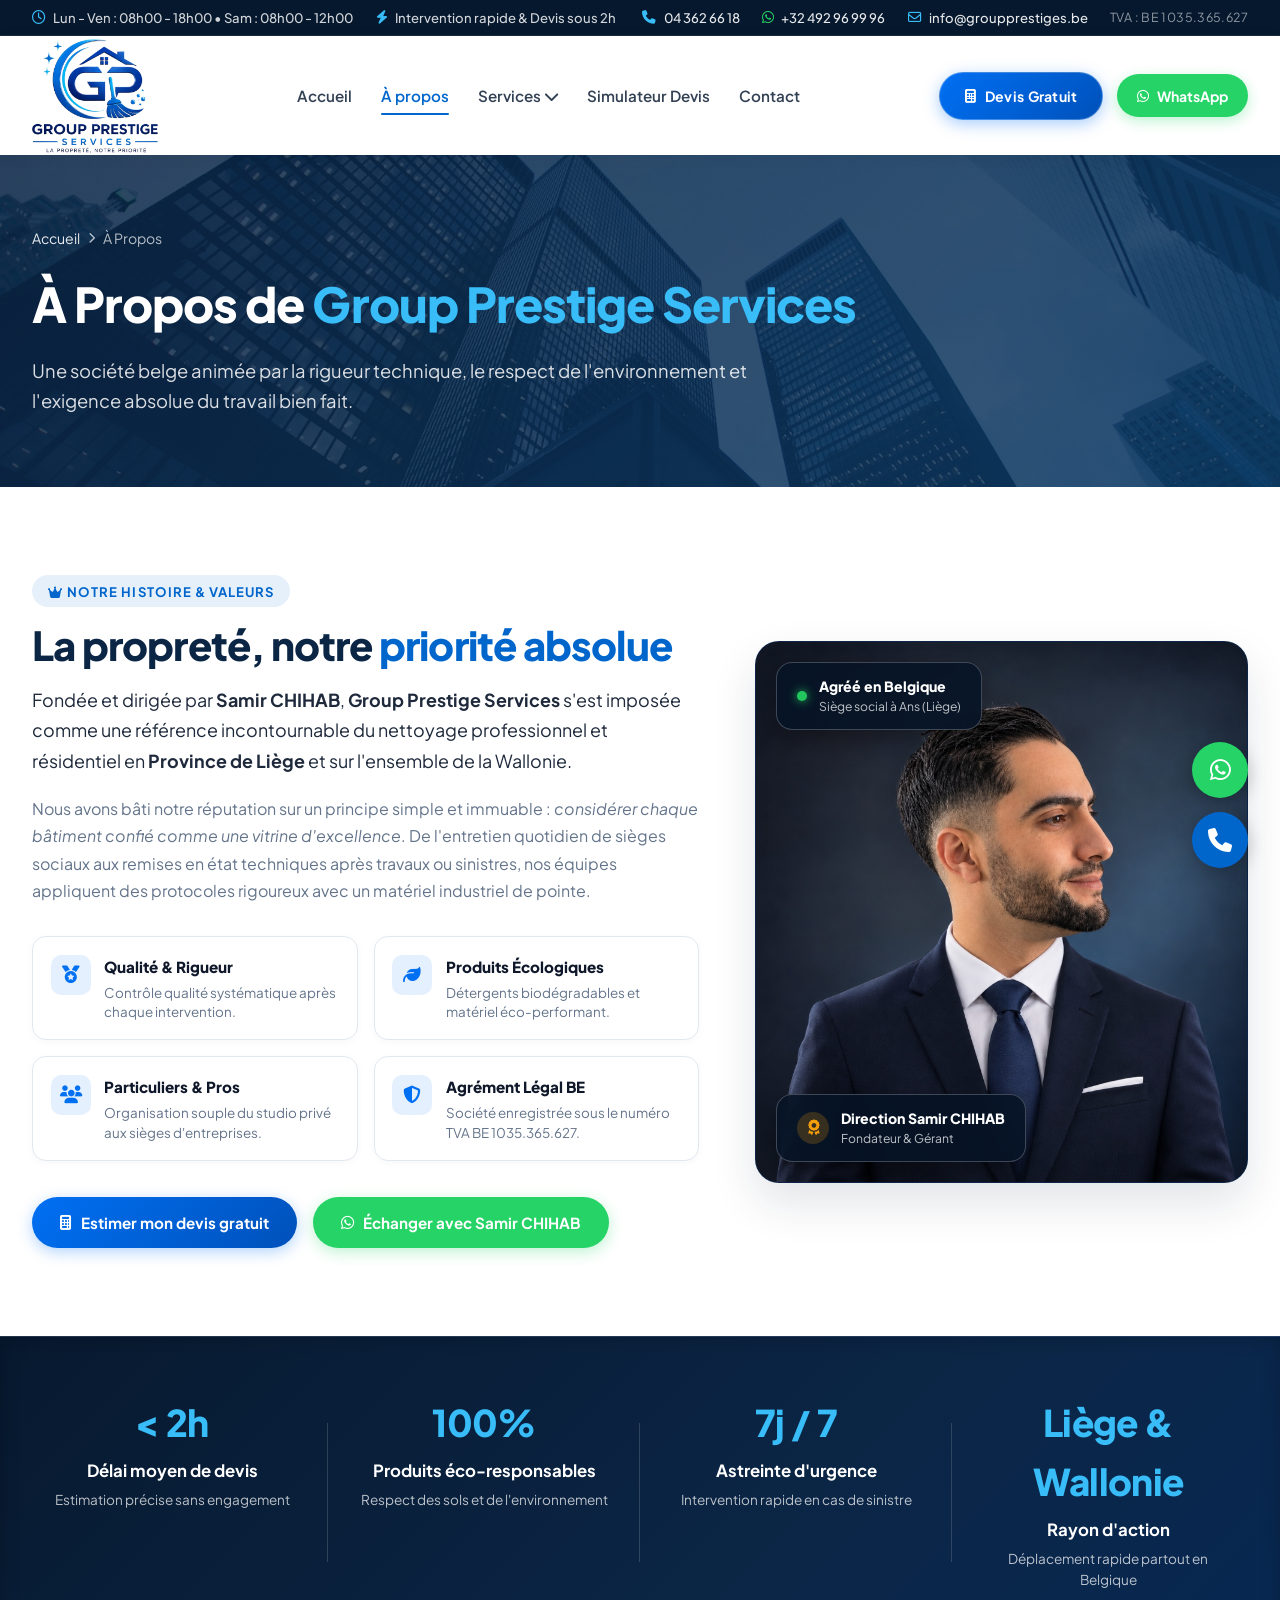
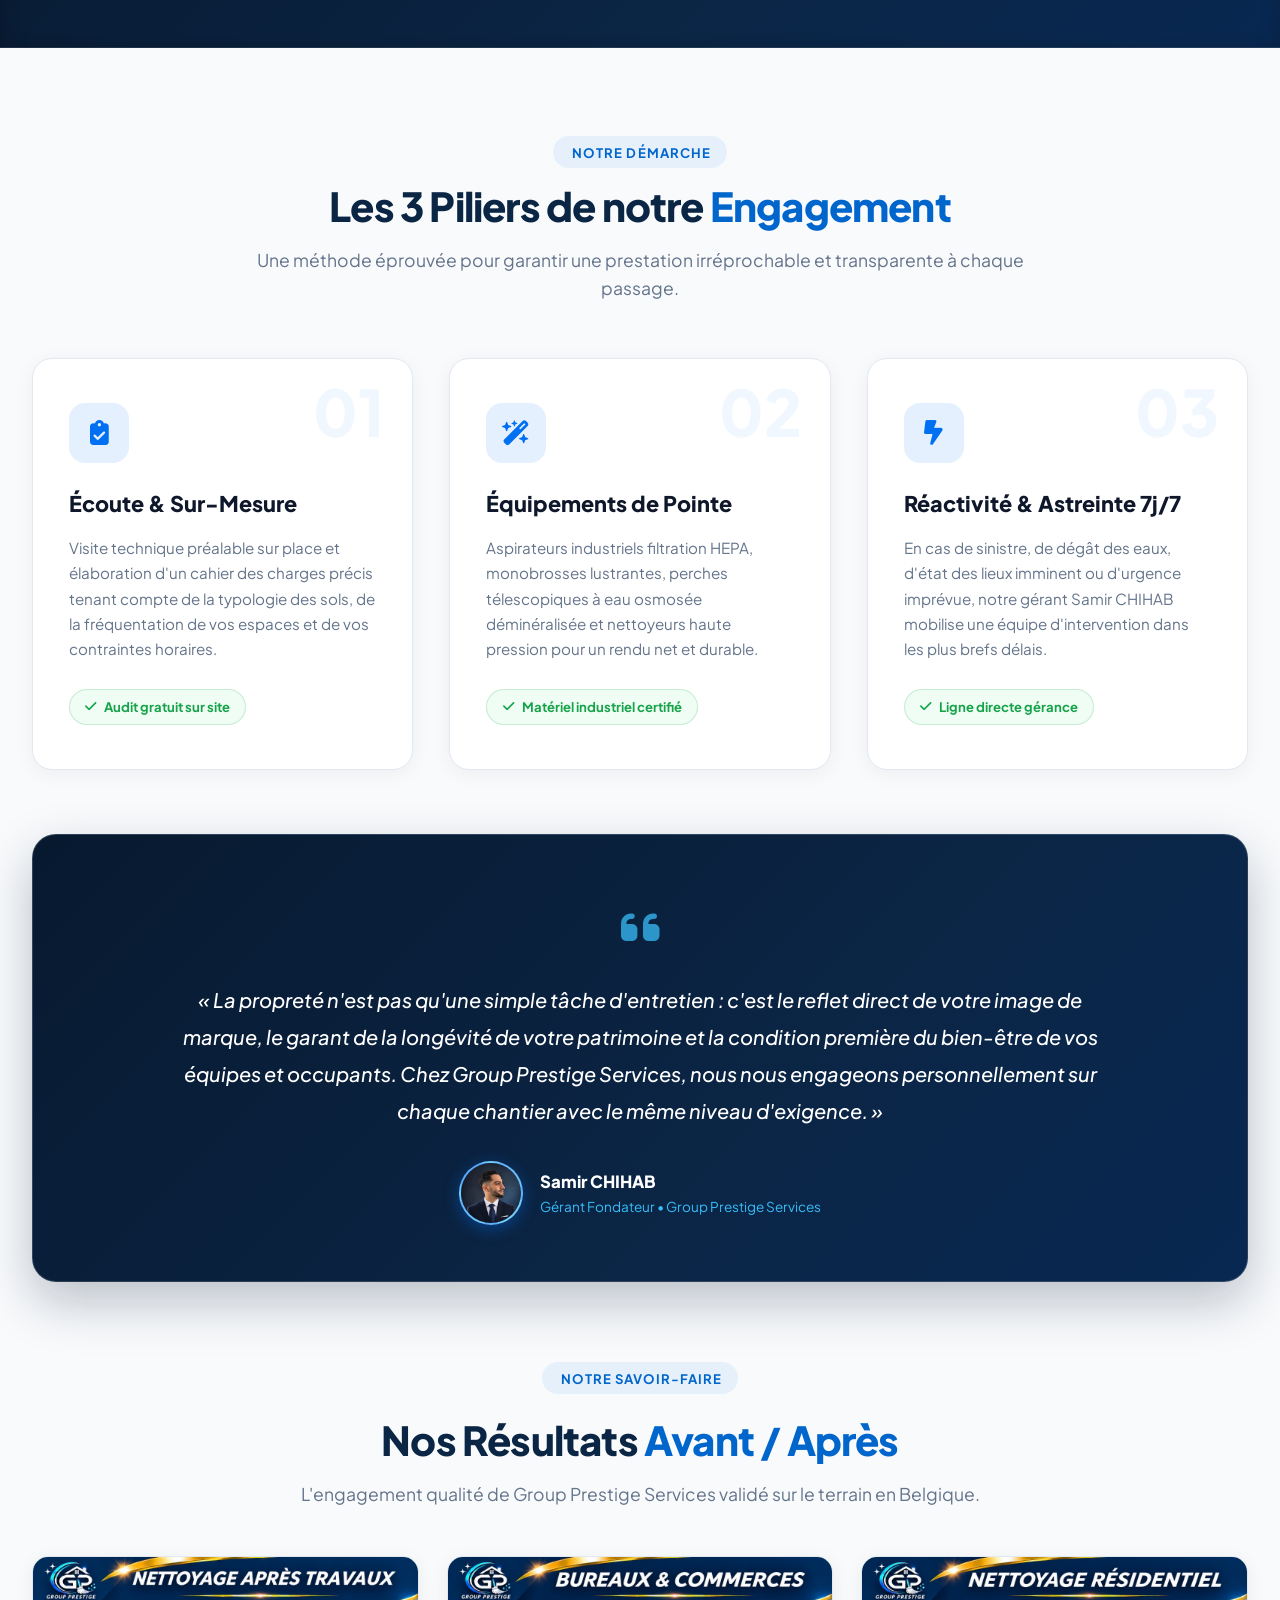
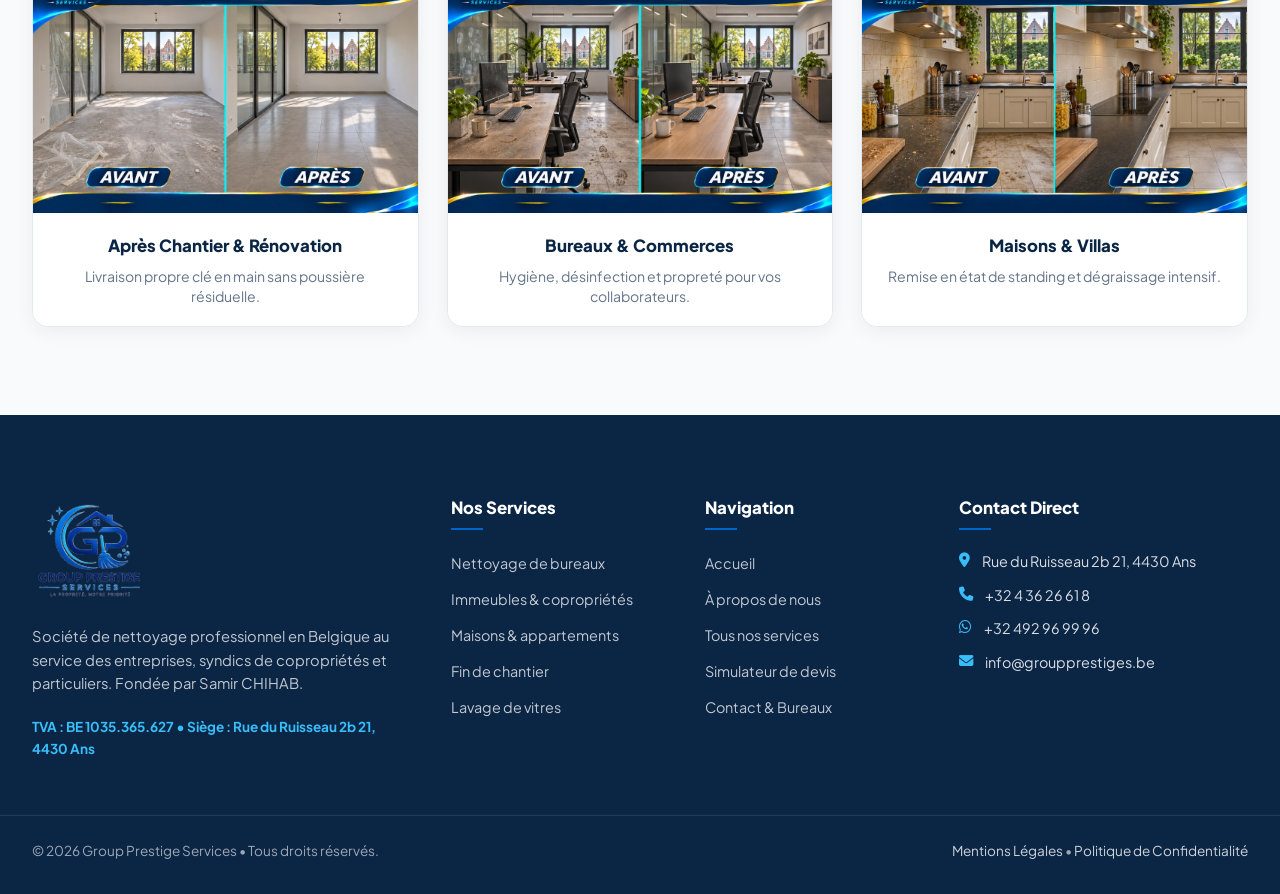
==== commit 29ccdeca: "Integrate founder Samir CHIHAB portrait on a-propos and corporate presentation photo on index" ====
--- a/a-propos.html
+++ b/a-propos.html
@@ -249,7 +249,7 @@
         <!-- Colonne Droite: Composition Visuelle Prestige -->
         <div class="about-visual-col">
           <div class="about-img-showcase">
-            <img src="assets/images/service-entretien-regulier-gp.jpg" alt="Agent d'entretien qualifié Group Prestige Services" class="about-main-img">
+            <img src="assets/images/samir-chihab-portrait.jpg" alt="Samir CHIHAB - Fondateur et Gérant de Group Prestige Services" class="about-main-img">
             
             <!-- Badges Flottants de Confiance -->
             <div class="about-floating-pill pill-top-left">
@@ -260,11 +260,11 @@
               </div>
             </div>
 
-            <div class="about-floating-pill pill-bottom-right">
+            <div class="about-floating-pill pill-bottom-left">
               <div class="pill-icon-gold"><i class="fa-solid fa-award"></i></div>
               <div>
                 <strong>Direction Samir CHIHAB</strong>
-                <span>Engagement direct sur chantier</span>
+                <span>Fondateur & Gérant</span>
               </div>
             </div>
           </div>
@@ -370,7 +370,7 @@
           </blockquote>
           <div class="ceo-quote-author">
             <div class="ceo-avatar">
-              <i class="fa-solid fa-user-tie"></i>
+              <img src="assets/images/samir-chihab-portrait.jpg" alt="Samir CHIHAB">
             </div>
             <div class="ceo-details">
               <strong>Samir CHIHAB</strong>
--- a/css/style.css
+++ b/css/style.css
@@ -1314,53 +1314,69 @@
   background: var(--bg-white);
   border: 1px solid var(--border-light);
   border-radius: var(--radius-xl);
-  padding: 2.5rem;
-  box-shadow: var(--shadow-lg);
+  padding: 2.25rem;
+  box-shadow: 0 10px 30px rgba(6, 24, 46, 0.08);
   max-width: 1050px;
   margin: 0 auto;
 }
 
 .ba-selector-tabs {
-  display: flex;
+  display: grid;
+  grid-template-columns: repeat(6, 1fr);
+  gap: 0.65rem;
+  margin-bottom: 1.75rem;
+}
+
+.ba-tab {
+  background: #f8fafc;
+  color: #1e293b;
+  border: 1px solid #e2e8f0;
+  padding: 0.75rem 0.6rem;
+  border-radius: 12px;
+  font-weight: 700;
+  font-size: 0.85rem;
+  cursor: pointer;
+  transition: all 0.2s ease;
+  display: flex;
+  align-items: center;
   justify-content: center;
-  gap: 1rem;
-  margin-bottom: 2rem;
-  flex-wrap: wrap;
-}
-
-.ba-tab {
-  background: var(--bg-light);
-  color: var(--text-body);
-  border: 1px solid var(--border-light);
-  padding: 0.7rem 1.6rem;
-  border-radius: var(--radius-full);
-  font-weight: 700;
-  font-size: 0.92rem;
-  cursor: pointer;
-  transition: var(--transition);
+  gap: 0.45rem;
+  text-align: center;
+  white-space: nowrap;
 }
 
 .ba-tab:hover {
-  background: var(--primary-light);
-  color: var(--primary);
+  background: #f0f7ff;
+  border-color: #93c5fd;
+  color: #0070f3;
 }
 
 .ba-tab.active {
-  background: var(--navy);
-  color: var(--text-white);
-  border-color: var(--navy);
-  box-shadow: 0 4px 12px rgba(11, 37, 69, 0.25);
+  background: #07192f;
+  color: #ffffff;
+  border-color: #07192f;
+  box-shadow: 0 4px 14px rgba(7, 25, 47, 0.25);
+}
+
+.ba-tab i {
+  font-size: 0.95rem;
+  color: #0070f3;
+}
+
+.ba-tab.active i {
+  color: #38bdf8;
 }
 
 .image-compare-wrapper {
   position: relative;
   width: 100%;
-  height: 520px;
-  border-radius: var(--radius-lg);
+  height: clamp(260px, 54vw, 520px);
+  border-radius: 16px;
   overflow: hidden;
-  box-shadow: var(--shadow-md);
+  box-shadow: 0 12px 35px rgba(6, 24, 46, 0.15);
   user-select: none;
   cursor: ew-resize;
+  background: #0f172a;
 }
 
 .compare-img {
@@ -1370,7 +1386,7 @@
   width: 100%;
   height: 100%;
   object-fit: cover;
-  transition: opacity 0.2s ease;
+  pointer-events: none;
 }
 
 .compare-img-after-box {
@@ -1381,13 +1397,8 @@
   height: 100%;
   overflow: hidden;
   z-index: 2;
-  border-right: 3px solid var(--bg-white);
-  box-shadow: 2px 0 10px rgba(0, 0, 0, 0.25);
-}
-
-.compare-img-after-box .compare-img {
-  width: 100%;
-  height: 100%;
+  border-right: 3px solid #ffffff;
+  box-shadow: 3px 0 14px rgba(0, 0, 0, 0.35);
 }
 
 .compare-handle {
@@ -1395,44 +1406,98 @@
   top: 50%;
   left: 50%;
   transform: translate(-50%, -50%);
-  width: 48px;
-  height: 48px;
-  background: var(--primary);
-  color: var(--text-white);
-  border: 3px solid var(--bg-white);
+  width: 44px;
+  height: 44px;
+  background: #0070f3;
+  color: #ffffff;
+  border: 3px solid #ffffff;
   border-radius: 50%;
   display: flex;
   align-items: center;
   justify-content: center;
   z-index: 10;
-  box-shadow: 0 4px 15px rgba(0, 0, 0, 0.3);
+  box-shadow: 0 4px 18px rgba(0, 112, 243, 0.45);
   pointer-events: none;
-  font-size: 1.1rem;
+  font-size: 1rem;
 }
 
 .ba-badge {
   position: absolute;
-  bottom: 1.5rem;
-  padding: 0.4rem 1rem;
-  border-radius: var(--radius-full);
-  font-size: 0.8rem;
-  font-weight: 700;
-  letter-spacing: 0.05em;
+  top: 1.25rem;
+  padding: 0.4rem 0.85rem;
+  border-radius: 8px;
+  font-size: 0.75rem;
+  font-weight: 800;
+  letter-spacing: 0.04em;
   text-transform: uppercase;
   z-index: 5;
-  box-shadow: var(--shadow-md);
+  box-shadow: 0 4px 12px rgba(0, 0, 0, 0.3);
+  backdrop-filter: blur(8px);
+  -webkit-backdrop-filter: blur(8px);
 }
 
 .ba-badge.before {
-  right: 1.5rem;
-  background: rgba(15, 23, 42, 0.85);
-  color: var(--text-white);
+  right: 1.25rem;
+  background: rgba(7, 25, 47, 0.85);
+  color: #ffffff;
+  border: 1px solid rgba(255, 255, 255, 0.15);
 }
 
 .ba-badge.after {
-  left: 1.5rem;
-  background: var(--primary);
-  color: var(--text-white);
+  left: 1.25rem;
+  background: rgba(0, 112, 243, 0.9);
+  color: #ffffff;
+  border: 1px solid rgba(255, 255, 255, 0.25);
+}
+
+@media (max-width: 992px) {
+  .ba-selector-tabs {
+    grid-template-columns: repeat(3, 1fr);
+    gap: 0.55rem;
+  }
+}
+
+@media (max-width: 640px) {
+  .before-after-box {
+    padding: 1.15rem 0.85rem;
+    border-radius: 16px;
+  }
+  .ba-selector-tabs {
+    grid-template-columns: repeat(2, 1fr);
+    gap: 0.45rem;
+    margin-bottom: 1.15rem;
+  }
+  .ba-tab {
+    padding: 0.65rem 0.4rem;
+    font-size: 0.78rem;
+    border-radius: 10px;
+    gap: 0.35rem;
+    white-space: normal;
+  }
+  .ba-tab i {
+    font-size: 0.85rem;
+  }
+  .image-compare-wrapper {
+    height: 280px;
+    border-radius: 12px;
+  }
+  .compare-handle {
+    width: 38px;
+    height: 38px;
+    font-size: 0.9rem;
+  }
+  .ba-badge {
+    top: 0.75rem;
+    padding: 0.3rem 0.65rem;
+    font-size: 0.68rem;
+    border-radius: 6px;
+  }
+  .ba-badge.before {
+    right: 0.75rem;
+  }
+  .ba-badge.after {
+    left: 0.75rem;
+  }
 }
 
 /* ==========================================================================
@@ -1590,77 +1655,85 @@
   flex-shrink: 0;
 }
 
+/* Step 1: Property Types Grid */
 .property-types-grid, .options-choice-grid {
   display: grid;
   grid-template-columns: repeat(5, 1fr);
-  gap: 1rem;
+  gap: 0.85rem;
 }
 
 .type-select-card, .option-choice-card {
-  background: var(--bg-light);
-  border: 2px solid var(--border-light);
-  border-radius: var(--radius-md);
-  padding: 1.35rem 0.85rem;
+  background: #f8fafc;
+  border: 2px solid #e2e8f0;
+  border-radius: 14px;
+  padding: 1.25rem 0.65rem;
   text-align: center;
   cursor: pointer;
-  transition: var(--transition);
+  transition: all 0.2s ease;
   display: flex;
   flex-direction: column;
   align-items: center;
-  gap: 0.65rem;
+  gap: 0.55rem;
 }
 
 .type-select-card:hover, .option-choice-card:hover {
-  border-color: var(--primary);
-  background: var(--primary-light);
+  border-color: #93c5fd;
+  background: #f0f7ff;
 }
 
 .type-select-card.active, .option-choice-card.selected {
-  border-color: var(--primary);
-  background: var(--primary-light);
-  box-shadow: 0 4px 15px rgba(0, 102, 204, 0.15);
+  border-color: #0070f3;
+  background: #eff6ff;
+  box-shadow: 0 4px 15px rgba(0, 112, 243, 0.15);
+}
+
+.type-select-card i, .option-choice-card i {
+  font-size: 1.6rem;
+  color: #64748b;
+  transition: all 0.2s ease;
 }
 
 .type-select-card.active i, .option-choice-card.selected i {
-  color: var(--primary);
+  color: #0070f3;
   transform: scale(1.1);
 }
 
+.type-name, .option-choice-card span {
+  font-size: 0.86rem;
+  font-weight: 700;
+  color: #0f172a;
+}
+
 .type-select-card.active .type-name, .option-choice-card.selected span {
-  color: var(--primary);
+  color: #0070f3;
   font-weight: 800;
 }
 
-.type-select-card i, .option-choice-card i {
-  font-size: 1.7rem;
-  color: var(--text-muted);
-  transition: transform 0.2s ease;
-}
-
-.type-name, .option-choice-card span {
-  font-size: 0.88rem;
+/* Step 2: Surface Slider Box */
+.surface-slider-box, .surface-range-block {
+  background: #f8fafc;
+  border: 1px solid #e2e8f0;
+  border-radius: 16px;
+  padding: 1.5rem 1.75rem;
+}
+
+.slider-val-display, .surface-range-header {
+  display: flex;
+  justify-content: space-between;
+  align-items: center;
+  margin-bottom: 1rem;
+}
+
+.slider-val-label, .surface-range-header span {
+  font-size: 0.95rem;
   font-weight: 700;
-  color: var(--navy);
-}
-
-.surface-slider-box, .surface-range-block {
-  background: var(--bg-light);
-  border: 1px solid var(--border-light);
-  border-radius: var(--radius-md);
-  padding: 1.75rem;
-}
-
-.slider-val-display, .surface-range-header {
-  display: flex;
-  justify-content: space-between;
-  align-items: center;
-  margin-bottom: 1rem;
+  color: #475569;
 }
 
 .slider-val-number, .surface-range-header strong {
   font-size: 1.85rem;
   font-weight: 800;
-  color: var(--primary);
+  color: #0070f3;
 }
 
 .surface-range-input, .corporate-range {
@@ -1678,47 +1751,220 @@
   width: 24px;
   height: 24px;
   border-radius: 50%;
-  background: var(--primary);
-  border: 3px solid var(--bg-white);
-  box-shadow: 0 2px 8px rgba(0, 0, 0, 0.2);
+  background: #0070f3;
+  border: 3px solid #ffffff;
+  box-shadow: 0 2px 8px rgba(0, 112, 243, 0.4);
   cursor: grab;
 }
 
+.surface-quick-labels {
+  display: flex;
+  justify-content: space-between;
+  font-size: 0.82rem;
+  color: #64748b;
+  margin-top: 0.85rem;
+}
+
+.surface-quick-labels span {
+  text-align: center;
+  line-height: 1.3;
+}
+
+/* Step 3: Form Controls */
 .form-select, .form-input-control {
   width: 100%;
-  padding: 0.85rem 1.25rem;
+  padding: 0.85rem 1.15rem;
   background: var(--bg-white);
-  border: 1px solid var(--border-light);
-  border-radius: var(--radius-md);
+  border: 1.5px solid #cbd5e1;
+  border-radius: 12px;
   color: var(--text-dark);
   font-size: 0.95rem;
   outline: none;
-  transition: var(--transition);
+  transition: all 0.2s ease;
 }
 
 .form-select:focus, .form-input-control:focus {
-  border-color: var(--primary);
-  box-shadow: 0 0 0 3px rgba(0, 102, 204, 0.15);
-}
-
+  border-color: #0070f3;
+  box-shadow: 0 0 0 3px rgba(0, 112, 243, 0.15);
+}
+
+.form-row-2col {
+  display: grid;
+  grid-template-columns: 1fr 1fr;
+  gap: 1rem;
+  margin-bottom: 1rem;
+}
+
+/* Result Box Banner */
 .calc-result-box, .estimate-result-banner {
-  background: linear-gradient(135deg, var(--navy) 0%, #0d3b66 100%);
-  border-radius: var(--radius-lg);
-  padding: 2.2rem;
-  color: var(--text-white);
+  background: linear-gradient(135deg, #07192f 0%, #0d2847 100%);
+  border-radius: 20px;
+  padding: 2rem 2.25rem;
+  color: #ffffff;
   display: flex;
   justify-content: space-between;
   align-items: center;
   gap: 2rem;
   margin-top: 2rem;
-  box-shadow: var(--shadow-md);
+  box-shadow: 0 12px 35px rgba(7, 25, 47, 0.22);
+  border: 1px solid rgba(255, 255, 255, 0.08);
+}
+
+.calc-result-info {
+  display: flex;
+  flex-direction: column;
+}
+
+.calc-result-badge {
+  font-size: 0.82rem;
+  text-transform: uppercase;
+  color: rgba(255, 255, 255, 0.7);
+  letter-spacing: 0.05em;
+  font-weight: 700;
 }
 
 .estimate-price-range, .estimate-price-tag {
-  font-size: 2.2rem;
-  font-weight: 800;
-  color: #38bdf8;
-  line-height: 1.1;
+  font-size: 1.55rem;
+  font-weight: 700;
+  color: #ffffff;
+  line-height: 1.25;
+  margin: 0.35rem 0 0.25rem;
+}
+
+.calc-result-note {
+  font-size: 0.82rem;
+  color: rgba(255, 255, 255, 0.72);
+  line-height: 1.35;
+}
+
+.calc-actions-group {
+  display: flex;
+  gap: 0.85rem;
+  flex-wrap: wrap;
+  align-items: center;
+  flex-shrink: 0;
+}
+
+.calc-btn-whatsapp {
+  padding: 0.95rem 1.65rem !important;
+  font-size: 0.95rem !important;
+  border-radius: 12px !important;
+}
+
+.calc-btn-phone {
+  padding: 0.95rem 1.35rem !important;
+  font-size: 0.92rem !important;
+  border-radius: 12px !important;
+}
+
+/* Tablet & Mobile Media Queries for Calculator */
+@media (max-width: 992px) {
+  .property-types-grid, .options-choice-grid {
+    grid-template-columns: repeat(3, 1fr);
+  }
+  .calc-result-box, .estimate-result-banner {
+    flex-direction: column;
+    align-items: stretch;
+    text-align: center;
+    gap: 1.4rem;
+    padding: 1.75rem;
+  }
+  .calc-result-info {
+    align-items: center;
+  }
+  .calc-actions-group {
+    justify-content: center;
+  }
+}
+
+@media (max-width: 640px) {
+  .calc-card-container {
+    padding: 1.35rem 1rem !important;
+    border-radius: 18px !important;
+  }
+  .devis-step-title {
+    font-size: 1.02rem;
+    margin-bottom: 0.95rem;
+  }
+  .step-badge {
+    width: 26px;
+    height: 26px;
+    font-size: 0.82rem;
+  }
+  .property-types-grid, .options-choice-grid {
+    grid-template-columns: repeat(2, 1fr);
+    gap: 0.55rem;
+  }
+  .property-types-grid > :last-child, .options-choice-grid > :last-child {
+    grid-column: 1 / -1;
+    flex-direction: row;
+    justify-content: center;
+    padding: 0.85rem 1rem;
+    gap: 0.65rem;
+  }
+  .property-types-grid > :last-child i, .options-choice-grid > :last-child i {
+    font-size: 1.35rem;
+  }
+  .type-select-card, .option-choice-card {
+    padding: 0.95rem 0.5rem;
+    border-radius: 12px;
+    gap: 0.4rem;
+  }
+  .type-select-card i, .option-choice-card i {
+    font-size: 1.4rem;
+  }
+  .type-name, .option-choice-card span {
+    font-size: 0.8rem;
+  }
+  .surface-slider-box, .surface-range-block {
+    padding: 1.15rem 0.9rem;
+    border-radius: 14px;
+  }
+  .slider-val-number, .surface-range-header strong {
+    font-size: 1.45rem;
+  }
+  .surface-quick-labels {
+    font-size: 0.72rem;
+  }
+  .form-row-2col {
+    grid-template-columns: 1fr;
+    gap: 0.75rem;
+  }
+  .calc-result-box, .estimate-result-banner {
+    padding: 1.35rem 1rem;
+    border-radius: 16px;
+    gap: 1.15rem;
+  }
+  .calc-result-info {
+    text-align: center;
+  }
+  .estimate-price-range, .estimate-price-tag {
+    font-size: 1.35rem !important;
+    white-space: normal !important;
+    margin: 0.35rem 0;
+  }
+  .calc-result-note {
+    font-size: 0.76rem;
+  }
+  .calc-actions-group {
+    flex-direction: column !important;
+    width: 100% !important;
+    gap: 0.55rem !important;
+  }
+  .calc-btn-whatsapp, .calc-actions-group .btn-whatsapp {
+    width: 100% !important;
+    padding: 0.85rem 1rem !important;
+    font-size: 0.92rem !important;
+    justify-content: center !important;
+    display: flex !important;
+  }
+  .calc-btn-phone, .calc-actions-group .btn-outline-white {
+    width: 100% !important;
+    padding: 0.75rem 1rem !important;
+    font-size: 0.88rem !important;
+    justify-content: center !important;
+    display: flex !important;
+  }
 }
 
 /* ==========================================================================
@@ -2063,13 +2309,16 @@
     display: flex !important;
     align-items: center;
     justify-content: space-between;
-    padding: 1.15rem 1.35rem 1rem;
+    padding: 1rem 1.25rem;
     border-bottom: 1px solid #edf2f6;
     background: #ffffff;
+    position: sticky;
+    top: 0;
+    z-index: 20;
     flex-shrink: 0;
   }
   .drawer-logo {
-    height: 46px;
+    height: 44px;
     width: auto;
     max-width: 170px;
     object-fit: contain;
@@ -2078,7 +2327,7 @@
     width: 38px;
     height: 38px;
     border-radius: 50%;
-    background: #f8fafc;
+    background: #f1f5f9;
     border: 1px solid #e2e8f0;
     color: #07192f;
     display: flex;
@@ -2086,21 +2335,19 @@
     justify-content: center;
     font-size: 1.15rem;
     cursor: pointer;
-    transition: all 0.25s cubic-bezier(0.16, 1, 0.3, 1);
+    transition: all 0.2s ease;
   }
   .drawer-close-btn:hover, .drawer-close-btn:active {
-    background: #0070f3;
-    border-color: #0070f3;
-    color: #ffffff;
-    transform: rotate(90deg);
+    background: #e2e8f0;
+    color: #0070f3;
   }
 
   .nav-menu {
     position: fixed !important;
     top: 0 !important;
     right: 0 !important;
-    width: 330px !important;
-    max-width: 88vw !important;
+    width: 100vw !important;
+    max-width: 100vw !important;
     height: 100vh !important;
     height: 100dvh !important;
     background: #ffffff !important;
@@ -2108,15 +2355,15 @@
     align-items: stretch !important;
     justify-content: flex-start !important;
     padding: 0 !important;
-    box-shadow: -15px 0 45px rgba(6, 24, 46, 0.28) !important;
-    border-left: 1px solid rgba(0, 112, 243, 0.12) !important;
+    box-shadow: none !important;
     z-index: 99999 !important;
     display: flex !important;
-    transform: translateX(105%) !important;
+    transform: translateX(100%) !important;
     visibility: hidden !important;
-    transition: transform 0.35s cubic-bezier(0.16, 1, 0.3, 1), visibility 0.35s ease !important;
+    transition: transform 0.3s cubic-bezier(0.16, 1, 0.3, 1), visibility 0.3s ease !important;
     gap: 0 !important;
-    overflow: hidden !important;
+    overflow-y: auto !important;
+    -webkit-overflow-scrolling: touch !important;
   }
   .nav-menu.open {
     transform: translateX(0) !important;
@@ -2127,10 +2374,8 @@
     display: flex !important;
     flex-direction: column !important;
     gap: 0.35rem !important;
-    flex: 1 1 auto !important;
-    overflow-y: auto !important;
-    -webkit-overflow-scrolling: touch !important;
-    padding: 1rem 1.25rem 0.75rem !important;
+    padding: 1.15rem 1.25rem 0.5rem !important;
+    flex: 0 0 auto !important;
   }
 
   .nav-menu .nav-item {
@@ -2140,41 +2385,45 @@
     display: flex !important;
     align-items: center !important;
     width: 100%;
-    padding: 0.75rem 0.85rem !important;
-    font-size: 0.98rem !important;
+    padding: 0.85rem 1rem !important;
+    font-size: 1.05rem !important;
     font-weight: 700 !important;
-    color: #1e293b !important;
-    border-radius: 12px;
+    color: #07192f !important;
+    border-radius: 14px;
     border-bottom: none !important;
     transition: all 0.2s ease;
+    background: transparent;
+    position: relative;
   }
   .nav-menu .nav-link:hover {
     background: #f8fafc;
     color: #0070f3 !important;
   }
   .nav-menu .nav-link.active {
-    background: linear-gradient(90deg, rgba(0, 112, 243, 0.09) 0%, rgba(0, 112, 243, 0.02) 100%);
+    background: #eff6ff !important;
     color: #0070f3 !important;
-    border-left: 3px solid #0070f3;
+  }
+  .nav-menu .nav-link::after {
+    display: none !important;
   }
   .nav-menu .nav-link.active .drawer-icon {
     background: #0070f3;
     color: #ffffff;
-    box-shadow: 0 4px 10px rgba(0, 112, 243, 0.25);
+    box-shadow: 0 4px 12px rgba(0, 112, 243, 0.3);
   }
 
   .drawer-icon {
     display: inline-flex !important;
     align-items: center;
     justify-content: center;
-    width: 34px;
-    height: 34px;
+    width: 36px;
+    height: 36px;
     border-radius: 10px;
-    background: rgba(0, 112, 243, 0.08);
+    background: #eff6ff;
     color: #0070f3;
-    font-size: 0.92rem;
+    font-size: 0.95rem;
     flex-shrink: 0;
-    margin-right: 0.75rem;
+    margin-right: 0.85rem;
     transition: all 0.2s ease;
   }
 
@@ -2183,7 +2432,7 @@
   }
   .nav-link-dropdown-toggle .dropdown-arrow {
     margin-left: auto;
-    font-size: 0.8rem;
+    font-size: 0.85rem;
     color: #64748b;
     transition: transform 0.3s ease;
   }
@@ -2201,12 +2450,12 @@
     border: 1px solid #e0edff !important;
     background: #f8fbff !important;
     border-radius: 14px !important;
-    padding: 0.45rem !important;
+    padding: 0.35rem !important;
     margin-top: 0.35rem !important;
     margin-bottom: 0.35rem !important;
     display: none !important;
     flex-direction: column !important;
-    gap: 0.3rem !important;
+    gap: 0.15rem !important;
   }
   .nav-item.dropdown-open .dropdown-menu {
     display: flex !important;
@@ -2216,47 +2465,48 @@
     display: flex !important;
     align-items: center !important;
     gap: 0.75rem !important;
-    padding: 0.6rem 0.75rem !important;
+    padding: 0.65rem 0.85rem !important;
     border-radius: 10px;
-    background: #ffffff !important;
-    border: 1px solid rgba(226, 232, 240, 0.7) !important;
+    background: transparent !important;
+    border: none !important;
     transition: all 0.2s ease;
   }
-  .nav-menu .dropdown-link:hover {
-    background: #f0f7ff !important;
-    border-color: #bfdbfe !important;
+  .nav-menu .dropdown-link:hover, .nav-menu .dropdown-link:active {
+    background: #eff6ff !important;
   }
   .dropdown-link-all {
-    background: linear-gradient(135deg, rgba(0, 112, 243, 0.06) 0%, rgba(0, 81, 186, 0.03) 100%) !important;
-    border: 1px dashed rgba(0, 112, 243, 0.3) !important;
+    background: rgba(0, 112, 243, 0.05) !important;
+    border: 1px dashed rgba(0, 112, 243, 0.25) !important;
+    margin-top: 0.2rem;
   }
 
   /* Drawer Footer */
   .drawer-footer {
     display: flex !important;
     flex-direction: column;
-    gap: 0.6rem;
-    padding: 1.1rem 1.25rem 1.3rem;
-    background: linear-gradient(180deg, #ffffff 0%, #f8fafc 100%);
-    border-top: 1px solid #edf2f6;
-    flex-shrink: 0;
+    gap: 0.65rem;
+    padding: 1.25rem 1.25rem 2.5rem;
+    background: #ffffff;
+    border-top: 1px solid #f1f5f9;
+    margin-top: 0.75rem;
+    flex: 0 0 auto !important;
   }
   .drawer-cta-group {
     display: flex;
     flex-direction: column;
-    gap: 0.45rem;
+    gap: 0.55rem;
   }
   .drawer-btn-cta-primary {
     display: flex;
     align-items: center;
     justify-content: center;
-    gap: 0.55rem;
+    gap: 0.6rem;
     width: 100%;
-    padding: 0.75rem 1rem;
+    padding: 0.85rem 1rem;
     background: linear-gradient(135deg, #0070f3 0%, #0051ba 100%);
     color: #ffffff !important;
     font-weight: 700;
-    font-size: 0.9rem;
+    font-size: 0.95rem;
     border-radius: 12px;
     box-shadow: 0 4px 14px rgba(0, 112, 243, 0.32);
     text-align: center;
@@ -2265,13 +2515,13 @@
     display: flex;
     align-items: center;
     justify-content: center;
-    gap: 0.55rem;
+    gap: 0.6rem;
     width: 100%;
-    padding: 0.72rem 1rem;
+    padding: 0.8rem 1rem;
     background: #22c55e;
     color: #ffffff !important;
     font-weight: 700;
-    font-size: 0.9rem;
+    font-size: 0.92rem;
     border-radius: 12px;
     box-shadow: 0 4px 14px rgba(34, 197, 94, 0.28);
     text-align: center;
@@ -2280,34 +2530,42 @@
     display: flex;
     align-items: center;
     justify-content: space-between;
-    padding: 0.35rem 0.2rem 0;
+    padding: 0.4rem 0.2rem 0;
   }
   .drawer-phone-item {
     display: inline-flex;
     align-items: center;
     gap: 0.45rem;
     font-weight: 700;
-    font-size: 0.88rem;
+    font-size: 0.92rem;
     color: #07192f;
   }
   .drawer-phone-item i {
     color: #0070f3;
   }
   .drawer-hours {
-    font-size: 0.72rem;
+    font-size: 0.75rem;
     color: #64748b;
     font-weight: 500;
   }
   .drawer-badge-tag {
     text-align: center;
-    font-size: 0.72rem;
+    font-size: 0.75rem;
     font-weight: 600;
     color: #64748b;
-    padding-top: 0.15rem;
+    padding-top: 0.25rem;
   }
   .drawer-badge-tag i {
     color: #0070f3;
-    margin-right: 0.25rem;
+    margin-right: 0.3rem;
+  }
+
+  @media (min-width: 601px) and (max-width: 860px) {
+    .nav-menu {
+      width: 380px !important;
+      max-width: 85vw !important;
+      box-shadow: -15px 0 45px rgba(6, 24, 46, 0.3) !important;
+    }
   }
 }
 
@@ -2563,7 +2821,9 @@
 .about-main-img {
   width: 100%;
   height: 100%;
+  max-height: 540px;
   object-fit: cover;
+  object-position: center 15%;
   display: block;
   transition: transform 0.6s ease;
 }
@@ -2589,6 +2849,11 @@
 
 .about-floating-pill.pill-top-left {
   top: 1.25rem;
+  left: 1.25rem;
+}
+
+.about-floating-pill.pill-bottom-left {
+  bottom: 1.25rem;
   left: 1.25rem;
 }
 
@@ -2817,8 +3082,8 @@
 }
 
 .ceo-avatar {
-  width: 54px;
-  height: 54px;
+  width: 64px;
+  height: 64px;
   border-radius: 50%;
   background: linear-gradient(135deg, #0070f3, #38bdf8);
   color: #ffffff;
@@ -2827,7 +3092,16 @@
   justify-content: center;
   font-size: 1.4rem;
   box-shadow: 0 4px 15px rgba(0, 112, 243, 0.4);
-  border: 2px solid rgba(255, 255, 255, 0.25);
+  border: 2px solid rgba(255, 255, 255, 0.35);
+  overflow: hidden;
+  flex-shrink: 0;
+}
+
+.ceo-avatar img {
+  width: 100%;
+  height: 100%;
+  object-fit: cover;
+  object-position: center 15%;
 }
 
 .ceo-details {
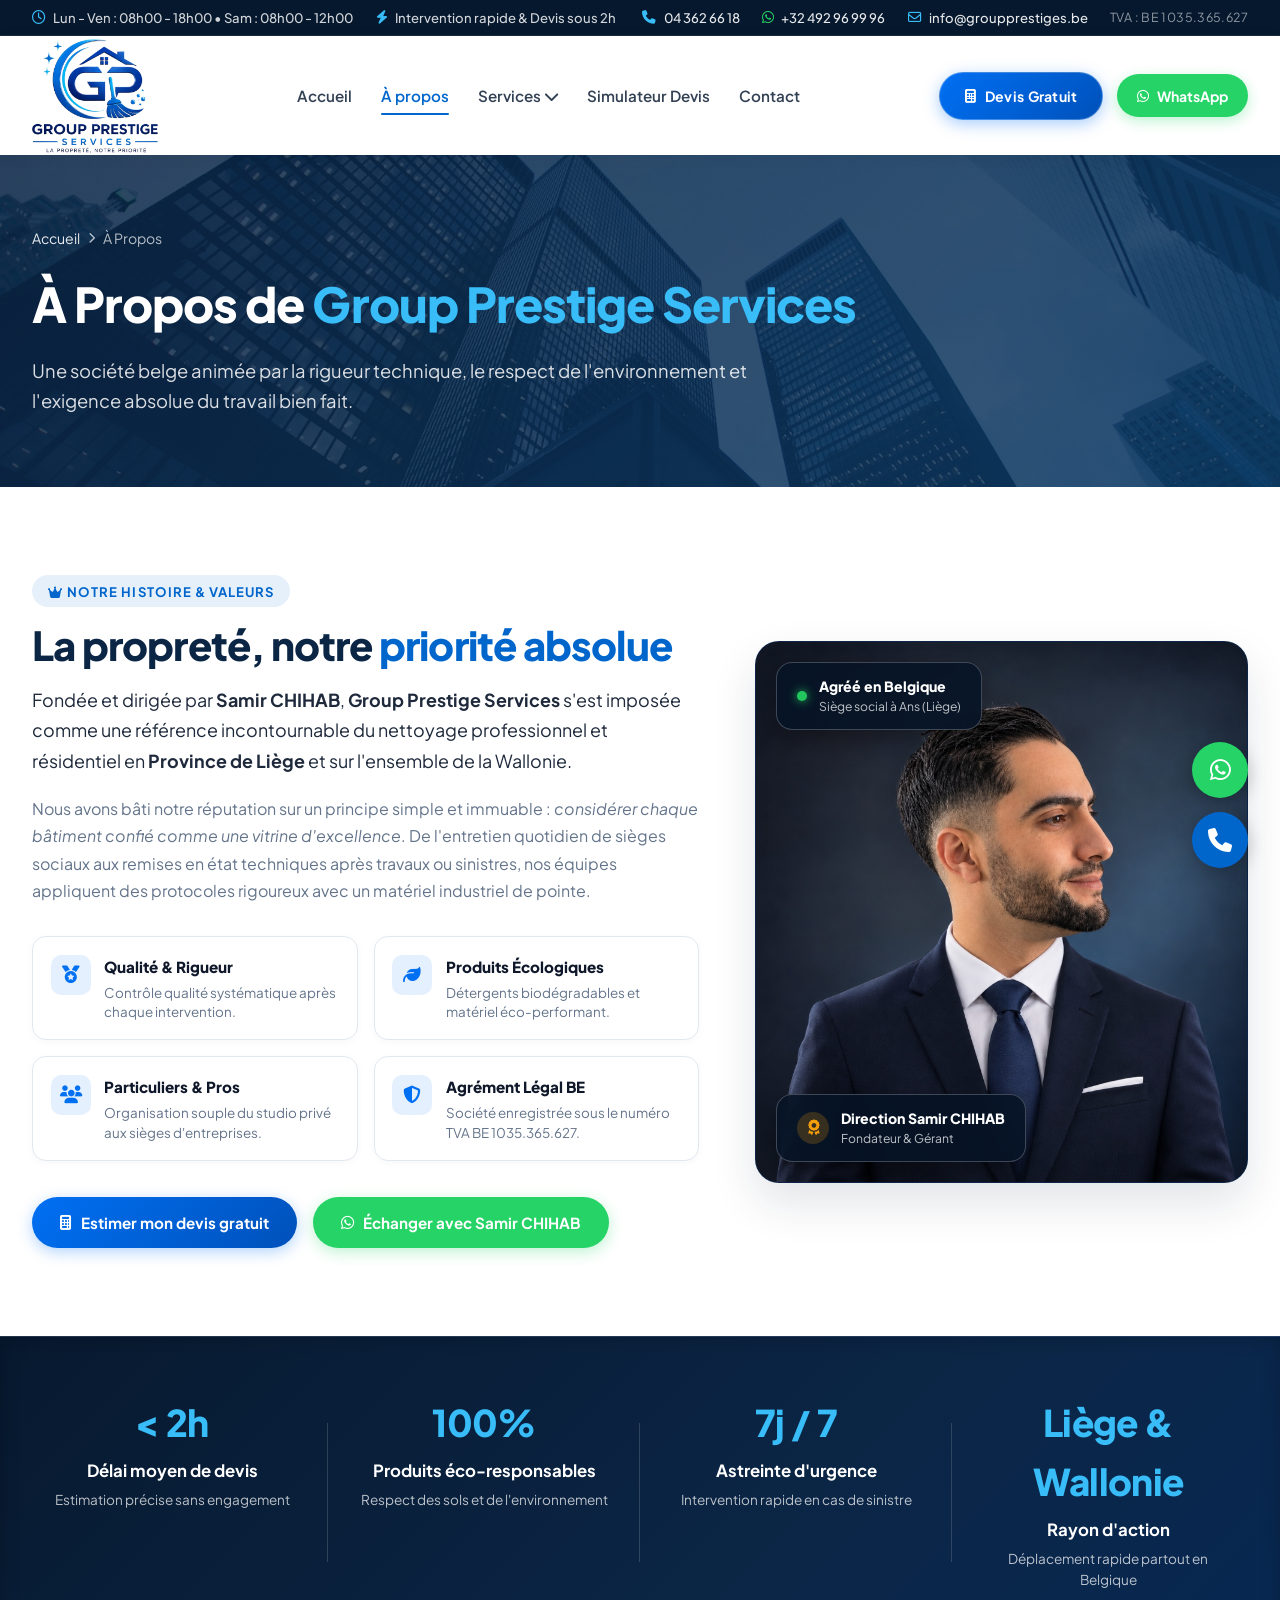
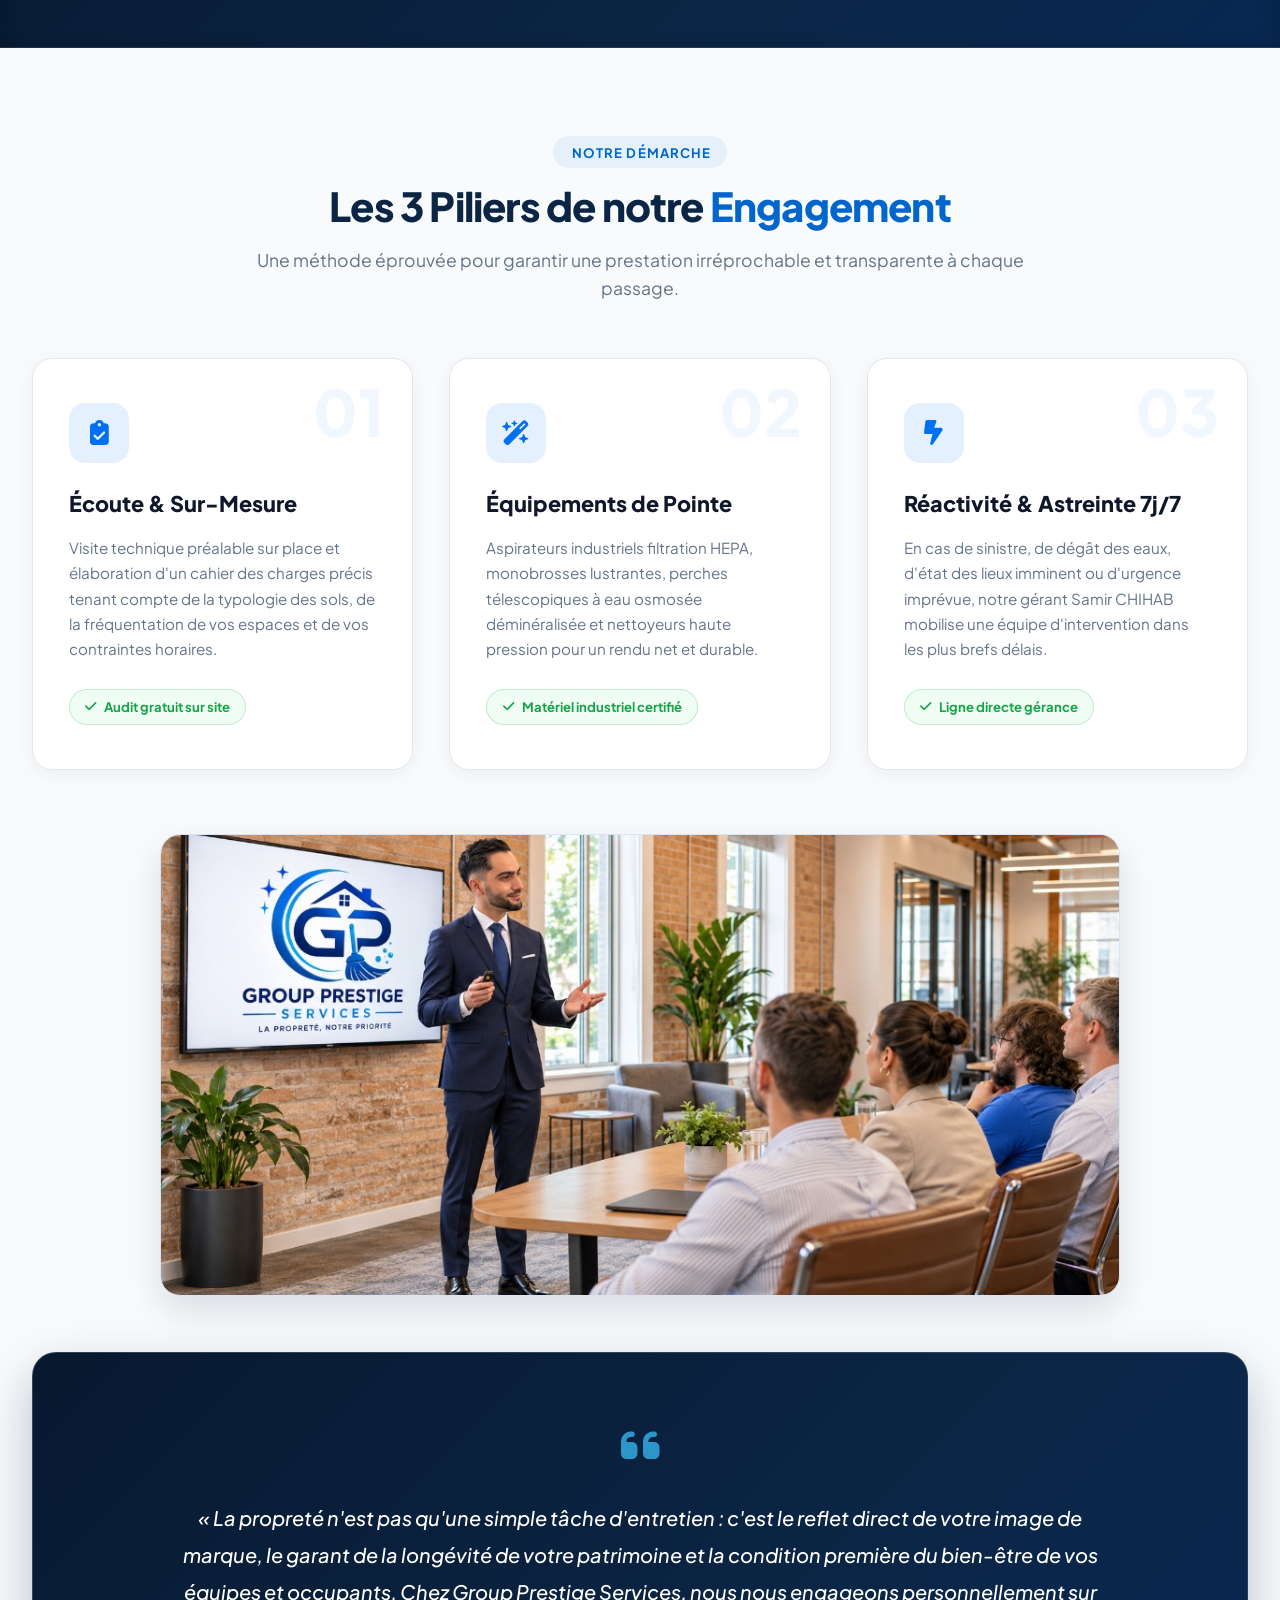
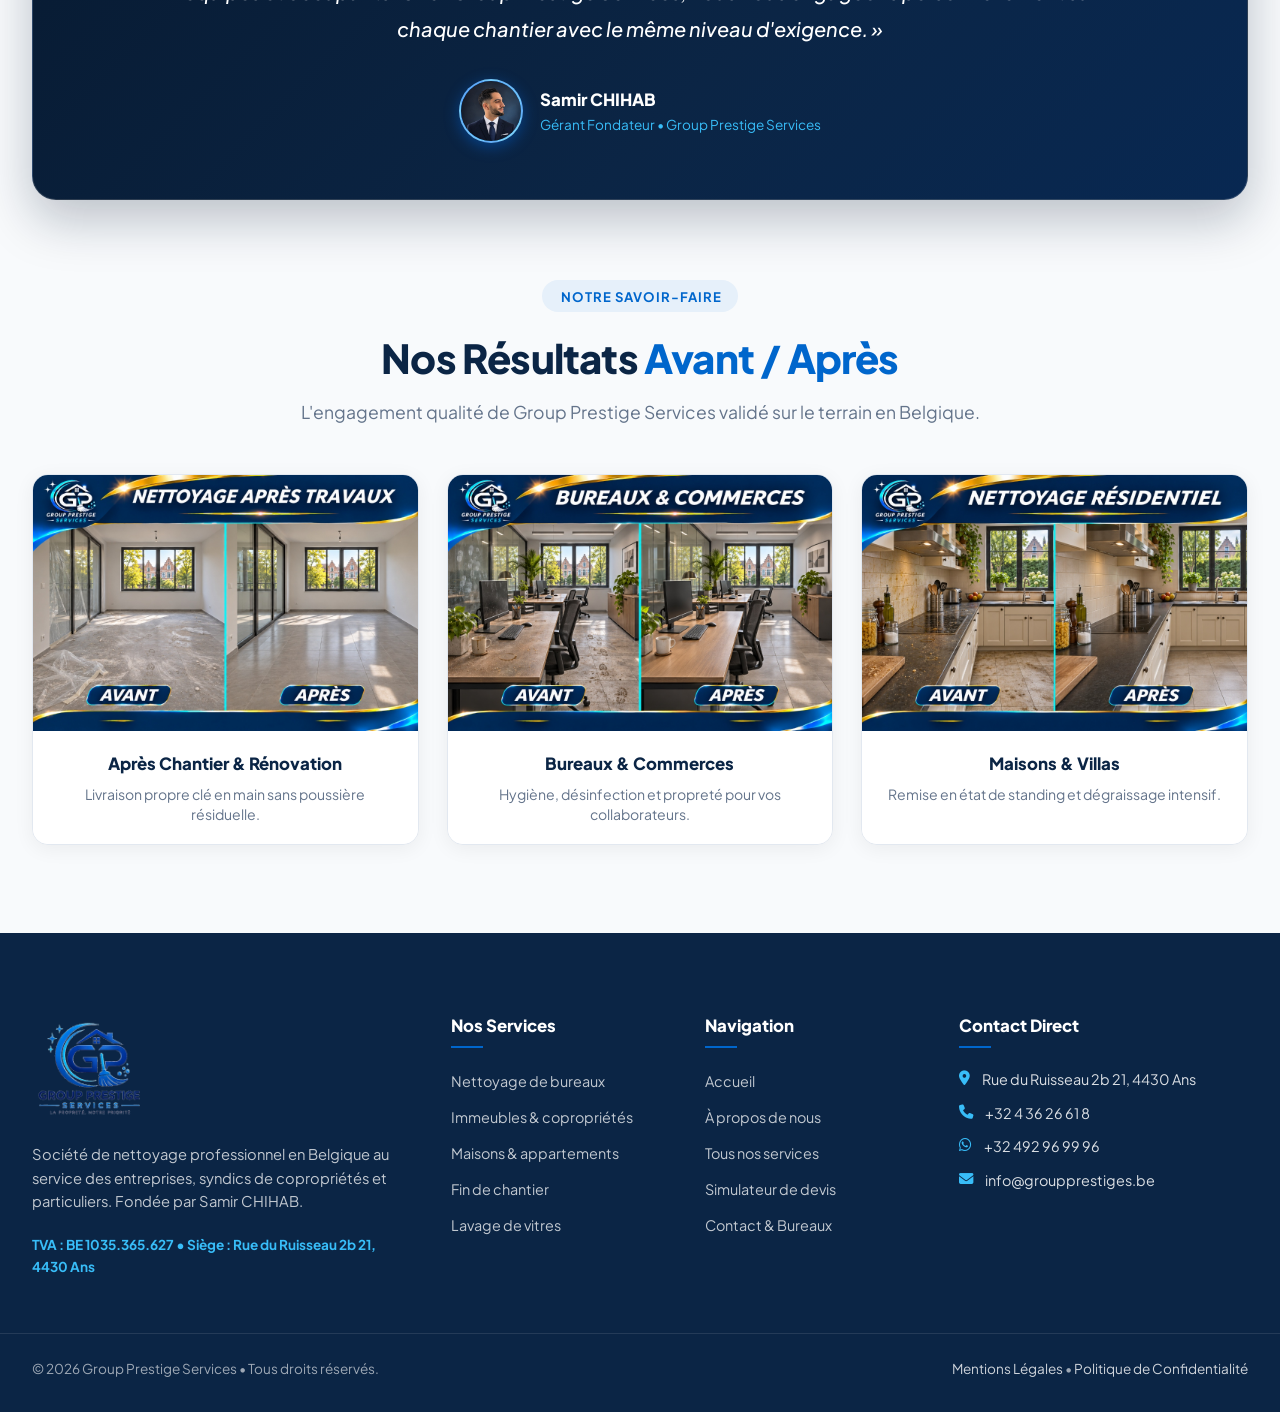
==== commit 5349c7fd: "Fix imgAfter TDZ ReferenceError and feature founder suit portrait on index and a-propos" ====
--- a/a-propos.html
+++ b/a-propos.html
@@ -361,6 +361,11 @@
 
       </div>
 
+      <!-- Vitrine Corporate: Formation & Réunion d'Équipe -->
+      <div style="margin: 3.5rem auto 2.5rem; max-width: 960px; border-radius: 20px; overflow: hidden; box-shadow: 0 15px 35px rgba(0, 30, 60, 0.12); border: 1px solid rgba(0, 112, 243, 0.15);">
+        <img src="assets/images/samir-chihab-presentation.jpg" alt="Samir CHIHAB et l'équipe Group Prestige Services en réunion d'entreprise" style="width: 100%; height: auto; max-height: 460px; object-fit: cover; display: block;">
+      </div>
+
       <!-- SECTION 4: LE MOT DE LA DIRECTION (SAMIR CHIHAB) -->
       <div class="ceo-quote-card">
         <div class="ceo-quote-inner">
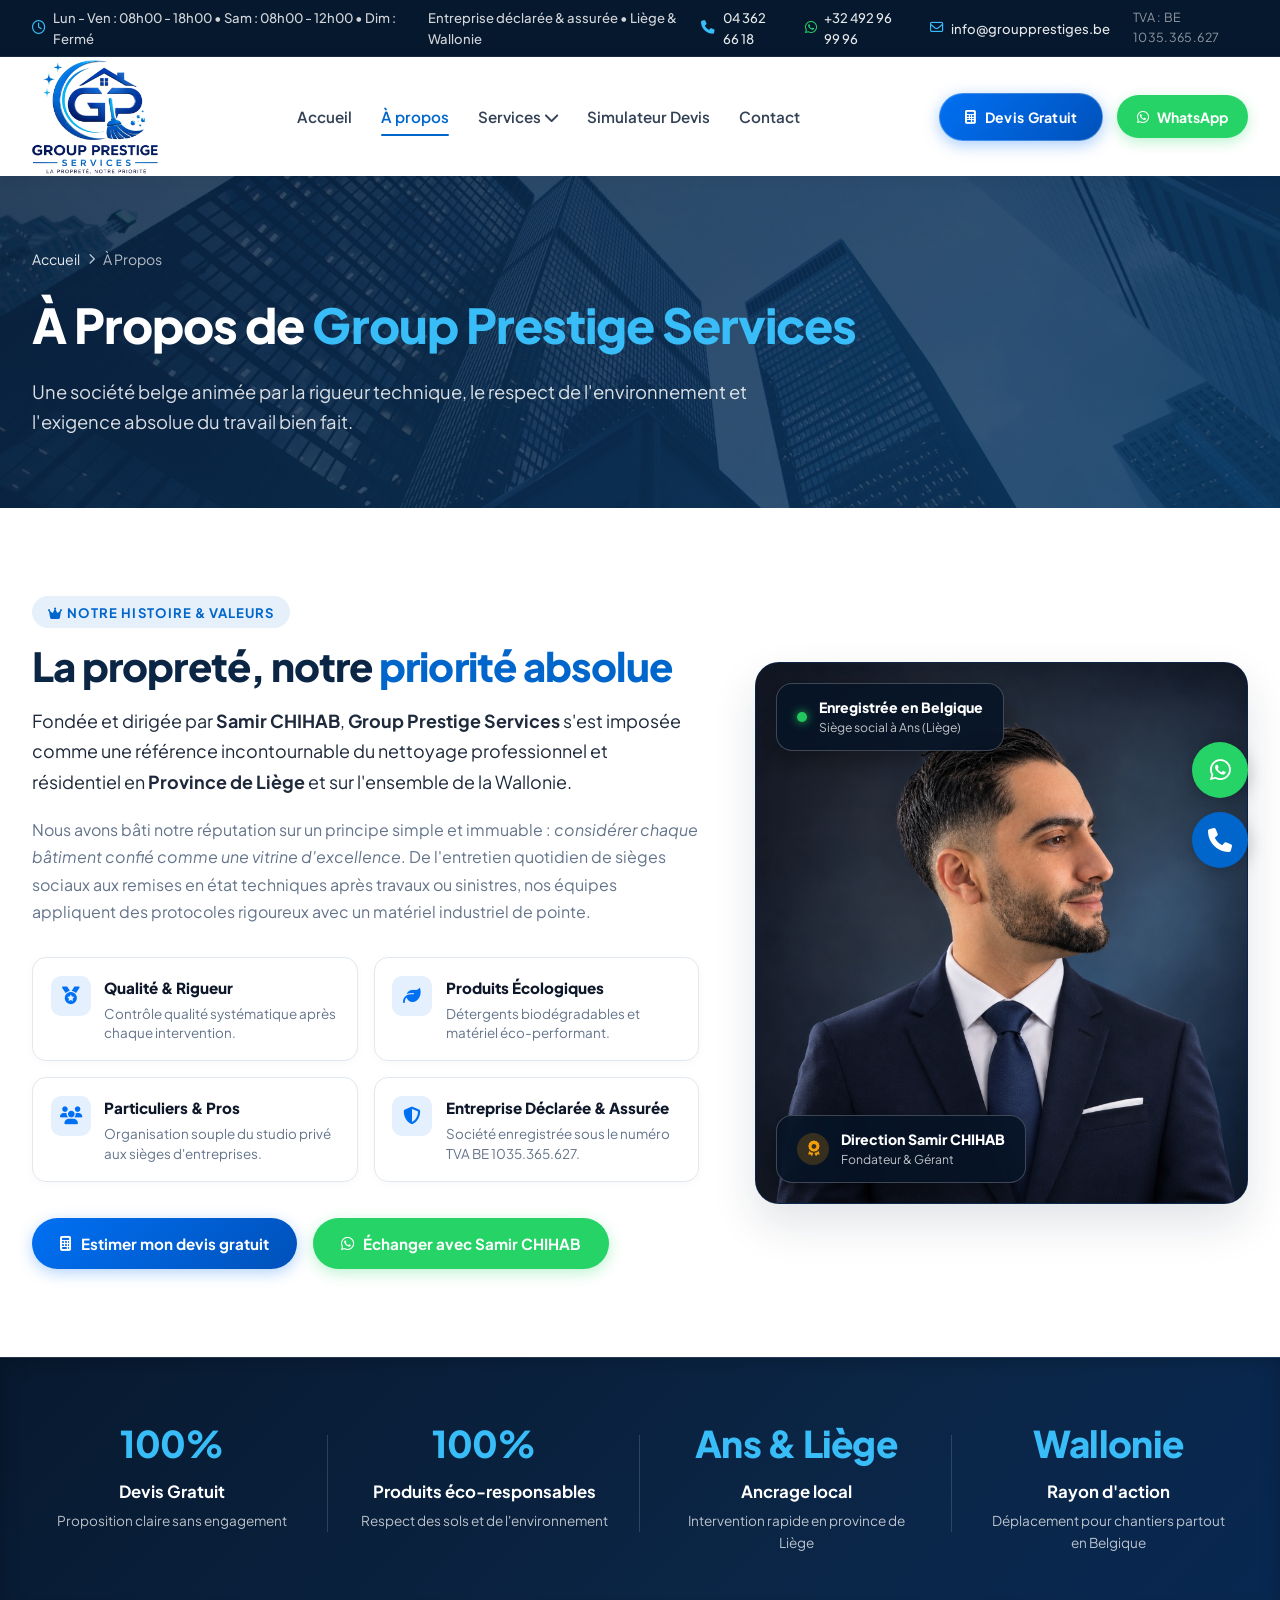
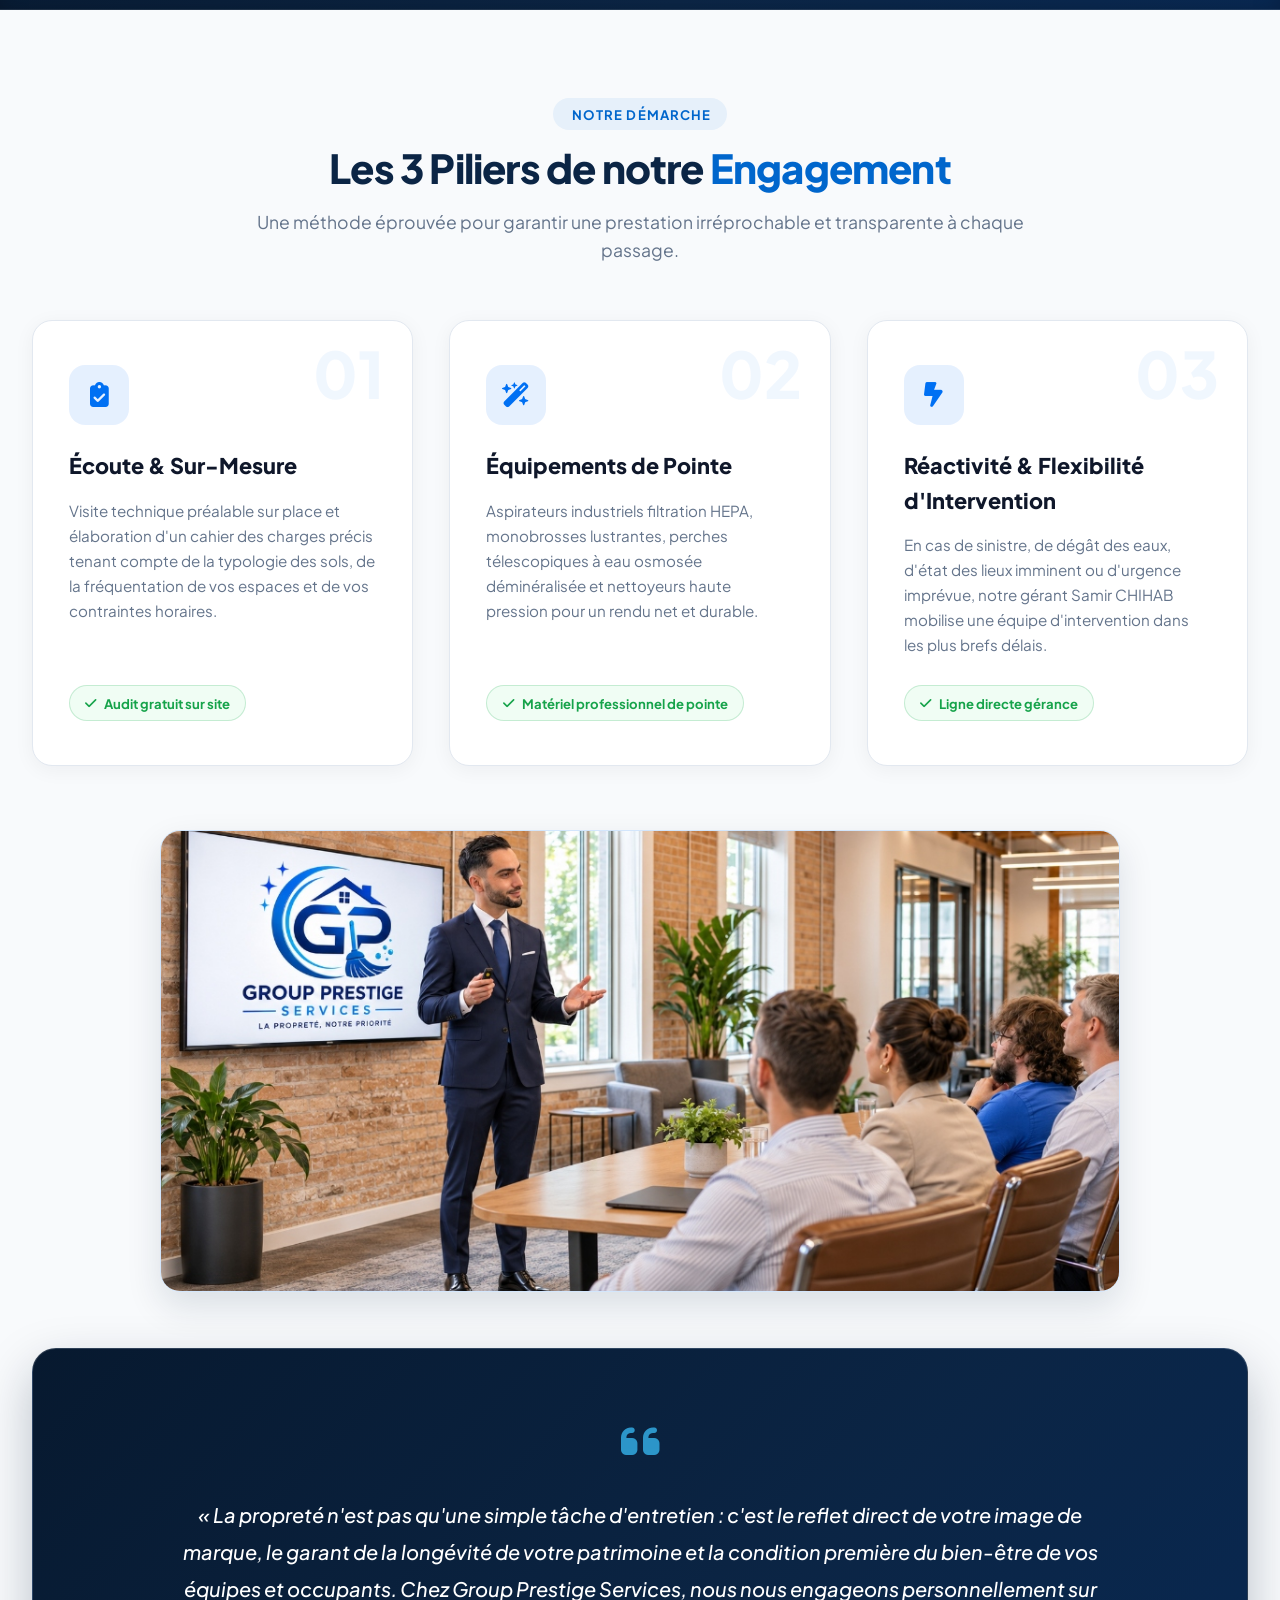
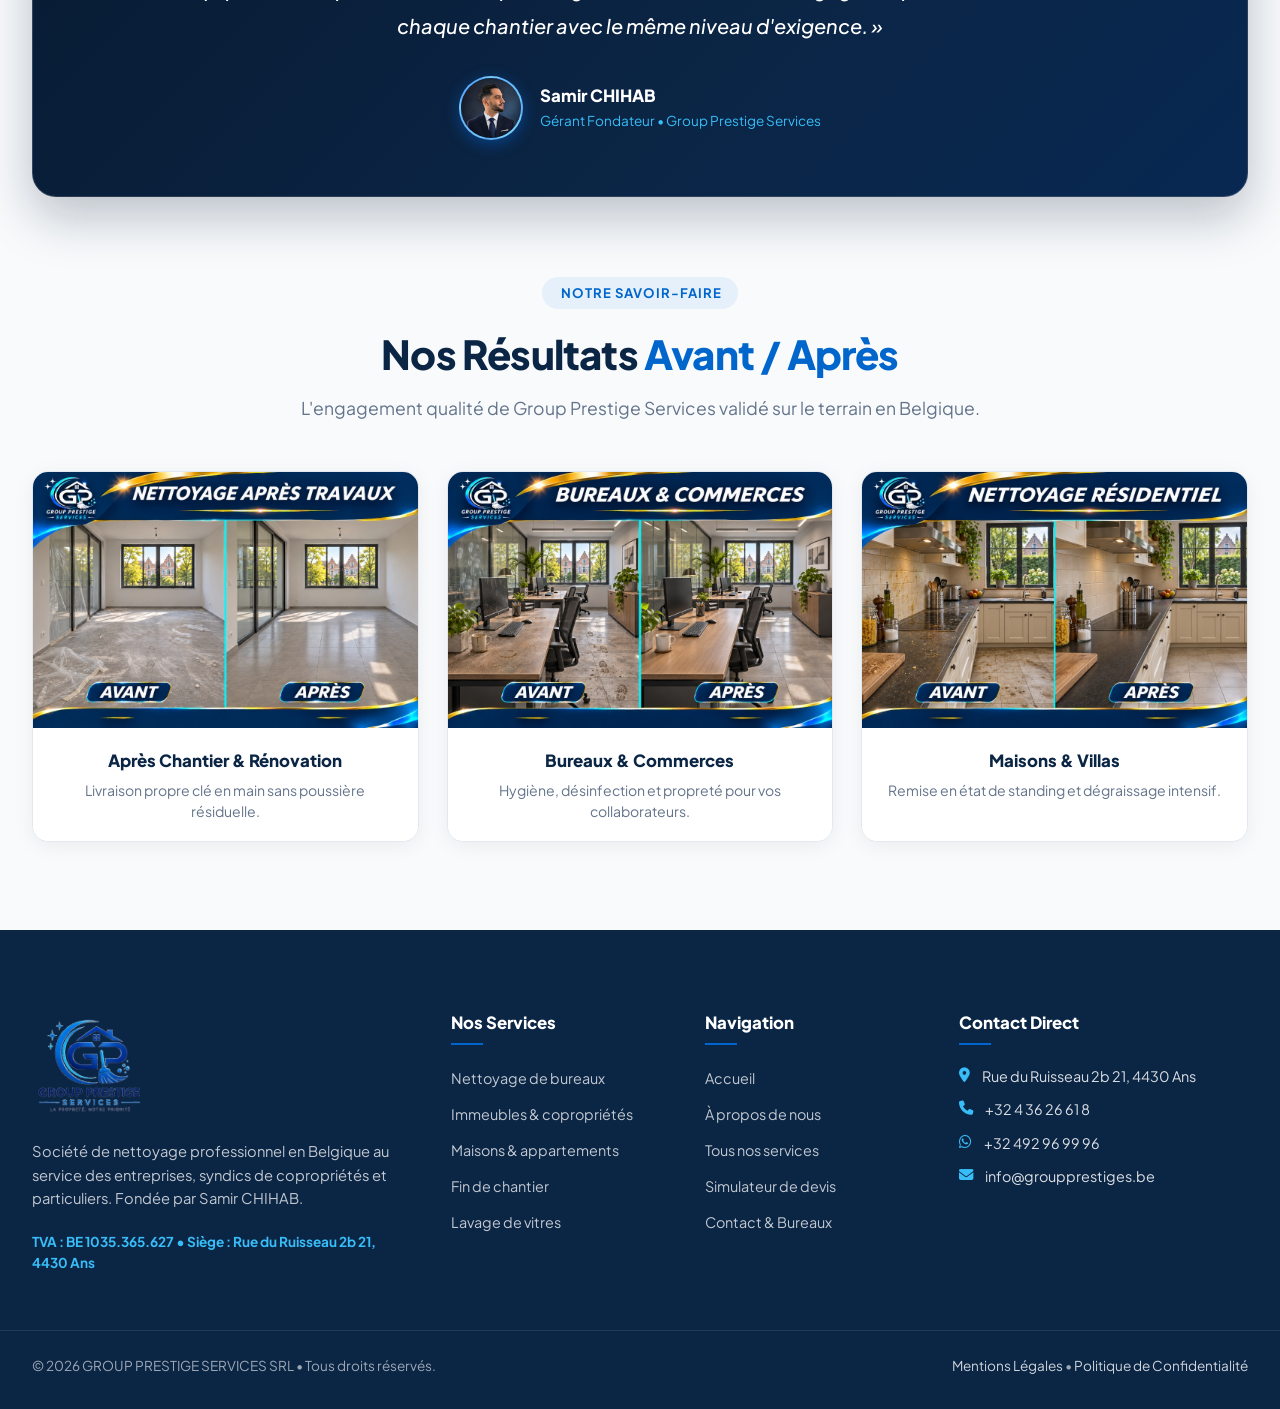
==== commit 44820498: "Apply comprehensive client feedback: 8 core services (medical & sous-traitance), unified hours, clea" ====
--- a/a-propos.html
+++ b/a-propos.html
@@ -23,11 +23,11 @@
       <div class="top-header-left">
         <div class="top-header-item">
           <i class="fa-regular fa-clock"></i>
-          <span>Lun - Ven : 08h00 - 18h00 &bull; Sam : 08h00 - 12h00</span>
+          <span> Lun - Ven : 08h00 - 18h00 &bull; Sam : 08h00 - 12h00 &bull; Dim : Fermé</span>
         </div>
         <div class="top-header-item">
-          <i class="fa-solid fa-bolt"></i>
-          <span>Intervention rapide & Devis sous 2h</span>
+          <i class="fa-solid fa-shield-check"></i>
+          <span> Entreprise déclarée & assurée &bull; Liège & Wallonie</span>
         </div>
       </div>
       <div class="top-header-right">
@@ -147,10 +147,10 @@
               <i class="fa-solid fa-phone"></i>
               <span>04 362 66 18</span>
             </a>
-            <span class="drawer-hours">Lun - Sam : 08h - 18h</span>
+            <span class="drawer-hours">Lun - Ven : 08h - 18h | Sam : 08h - 12h | Dim : Fermé</span>
           </div>
           <div class="drawer-badge-tag">
-            <i class="fa-solid fa-shield-halved"></i> Agrément Officiel • Liège & Wallonie
+            <i class="fa-solid fa-shield-check"></i> Entreprise déclarée & assurée • Liège & Wallonie
           </div>
         </div>
       </nav>
@@ -229,7 +229,7 @@
             <div class="commitment-card">
               <div class="commitment-icon"><i class="fa-solid fa-shield-halved"></i></div>
               <div class="commitment-info">
-                <strong>Agrément Légal BE</strong>
+                <strong>Entreprise Déclarée & Assurée</strong>
                 <span>Société enregistrée sous le numéro TVA BE 1035.365.627.</span>
               </div>
             </div>
@@ -255,7 +255,7 @@
             <div class="about-floating-pill pill-top-left">
               <div class="pill-dot-green"></div>
               <div>
-                <strong>Agréé en Belgique</strong>
+                <strong>Enregistrée en Belgique</strong>
                 <span>Siège social à Ans (Liège)</span>
               </div>
             </div>
@@ -278,9 +278,9 @@
     <div class="section-container">
       <div class="about-metrics-grid">
         <div class="metric-box">
-          <div class="metric-number">< 2h</div>
-          <div class="metric-label">Délai moyen de devis</div>
-          <div class="metric-desc">Estimation précise sans engagement</div>
+          <div class="metric-number">100%</div>
+          <div class="metric-label">Devis Gratuit</div>
+          <div class="metric-desc">Proposition claire sans engagement</div>
         </div>
         <div class="metric-box">
           <div class="metric-number">100%</div>
@@ -288,14 +288,14 @@
           <div class="metric-desc">Respect des sols et de l'environnement</div>
         </div>
         <div class="metric-box">
-          <div class="metric-number">7j / 7</div>
-          <div class="metric-label">Astreinte d'urgence</div>
-          <div class="metric-desc">Intervention rapide en cas de sinistre</div>
+          <div class="metric-number">Ans & Liège</div>
+          <div class="metric-label">Ancrage local</div>
+          <div class="metric-desc">Intervention rapide en province de Liège</div>
         </div>
         <div class="metric-box">
-          <div class="metric-number">Liège & Wallonie</div>
+          <div class="metric-number">Wallonie</div>
           <div class="metric-label">Rayon d'action</div>
-          <div class="metric-desc">Déplacement rapide partout en Belgique</div>
+          <div class="metric-desc">Déplacement pour chantiers partout en Belgique</div>
         </div>
       </div>
     </div>
@@ -340,7 +340,7 @@
             Aspirateurs industriels filtration HEPA, monobrosses lustrantes, perches télescopiques à eau osmosée déminéralisée et nettoyeurs haute pression pour un rendu net et durable.
           </p>
           <div class="pillar-badge">
-            <i class="fa-solid fa-check"></i> Matériel industriel certifié
+            <i class="fa-solid fa-check"></i> Matériel professionnel de pointe
           </div>
         </div>
 
@@ -350,7 +350,7 @@
           <div class="pillar-icon-box">
             <i class="fa-solid fa-bolt-lightning"></i>
           </div>
-          <h3 class="pillar-title">Réactivité & Astreinte 7j/7</h3>
+          <h3 class="pillar-title">Réactivité & Flexibilité d'Intervention</h3>
           <p class="pillar-desc">
             En cas de sinistre, de dégât des eaux, d'état des lieux imminent ou d'urgence imprévue, notre gérant Samir CHIHAB mobilise une équipe d'intervention dans les plus brefs délais.
           </p>
@@ -472,10 +472,10 @@
     </div>
 
     <div class="footer-bottom-bar">
-      <div>&copy; 2026 Group Prestige Services &bull; Tous droits réservés.</div>
+      <div>&copy; 2026 GROUP PRESTIGE SERVICES SRL &bull; Tous droits réservés.</div>
       <div>
-        <a href="contact.html">Mentions Légales</a> &bull; 
-        <a href="contact.html">Politique de Confidentialité</a>
+        <a href="mentions-legales.html">Mentions Légales</a> &bull; 
+        <a href="politique-confidentialite.html">Politique de Confidentialité</a>
       </div>
     </div>
   </footer>
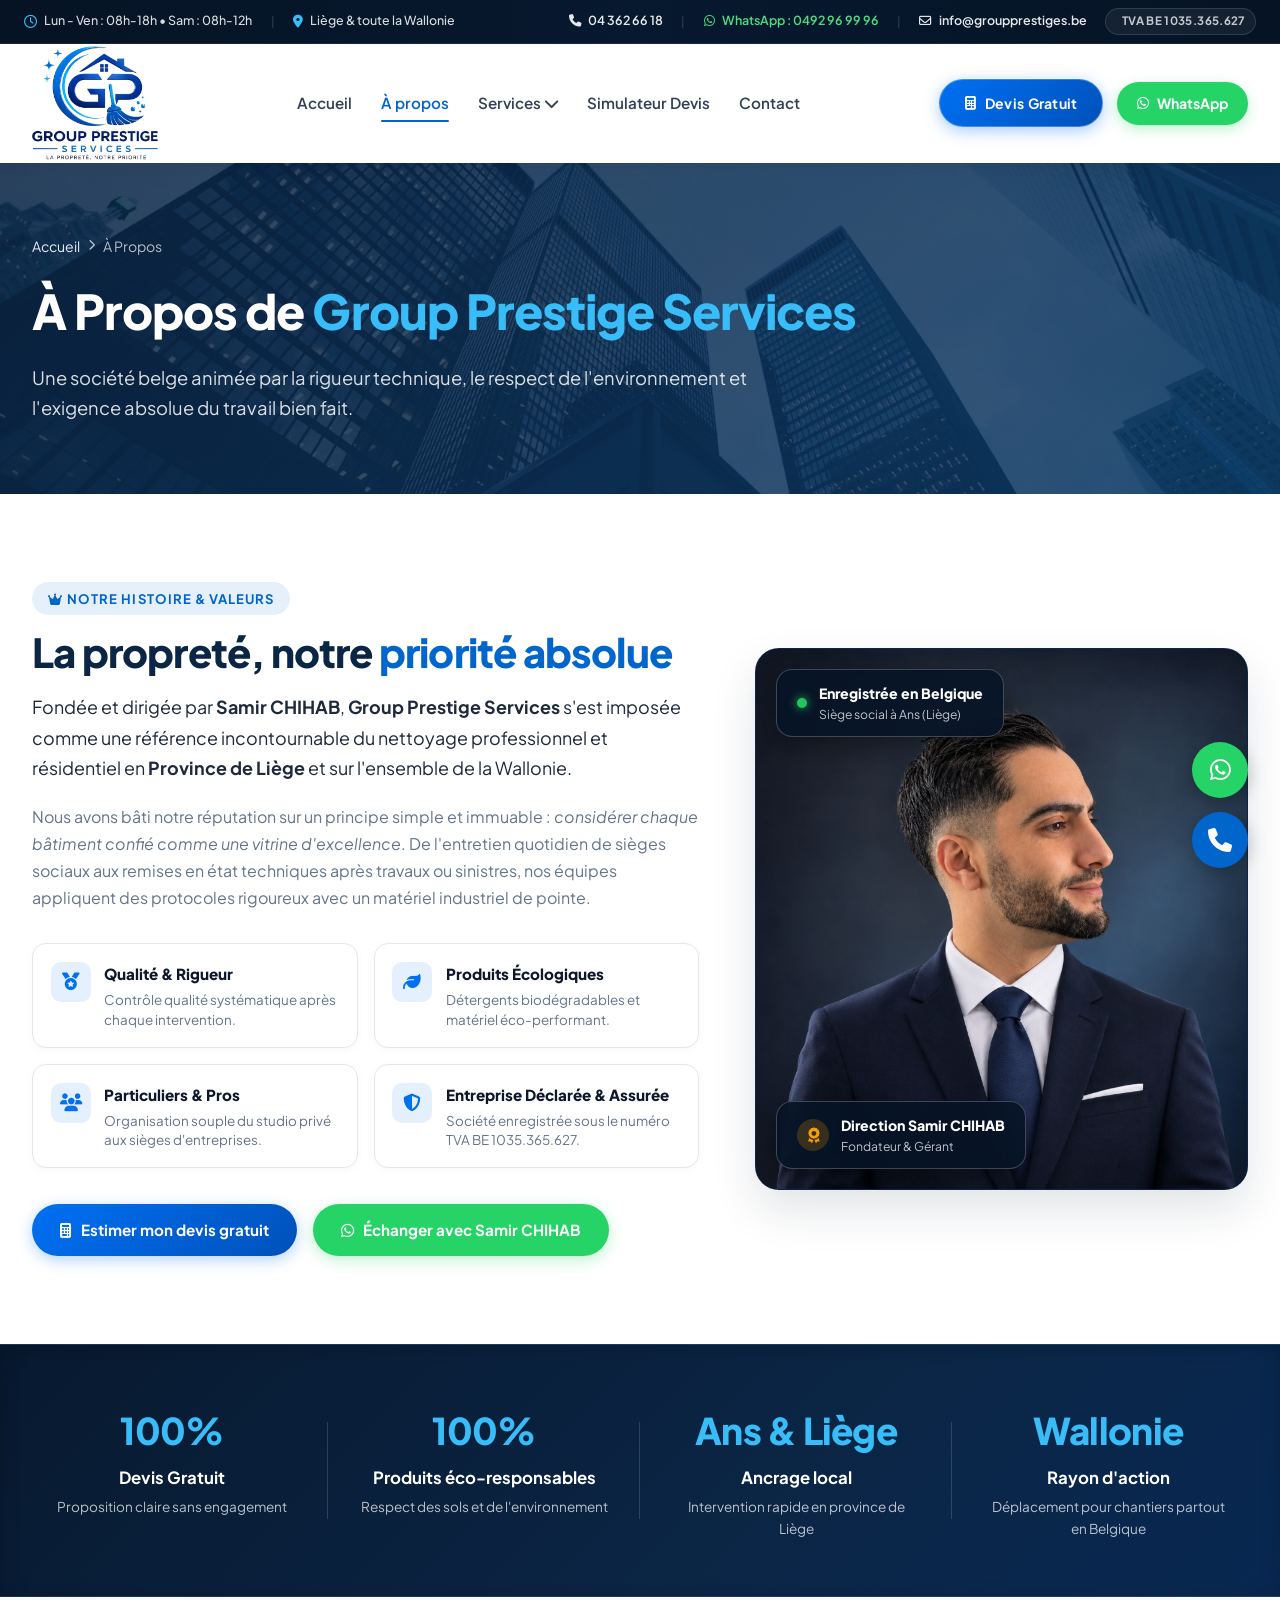
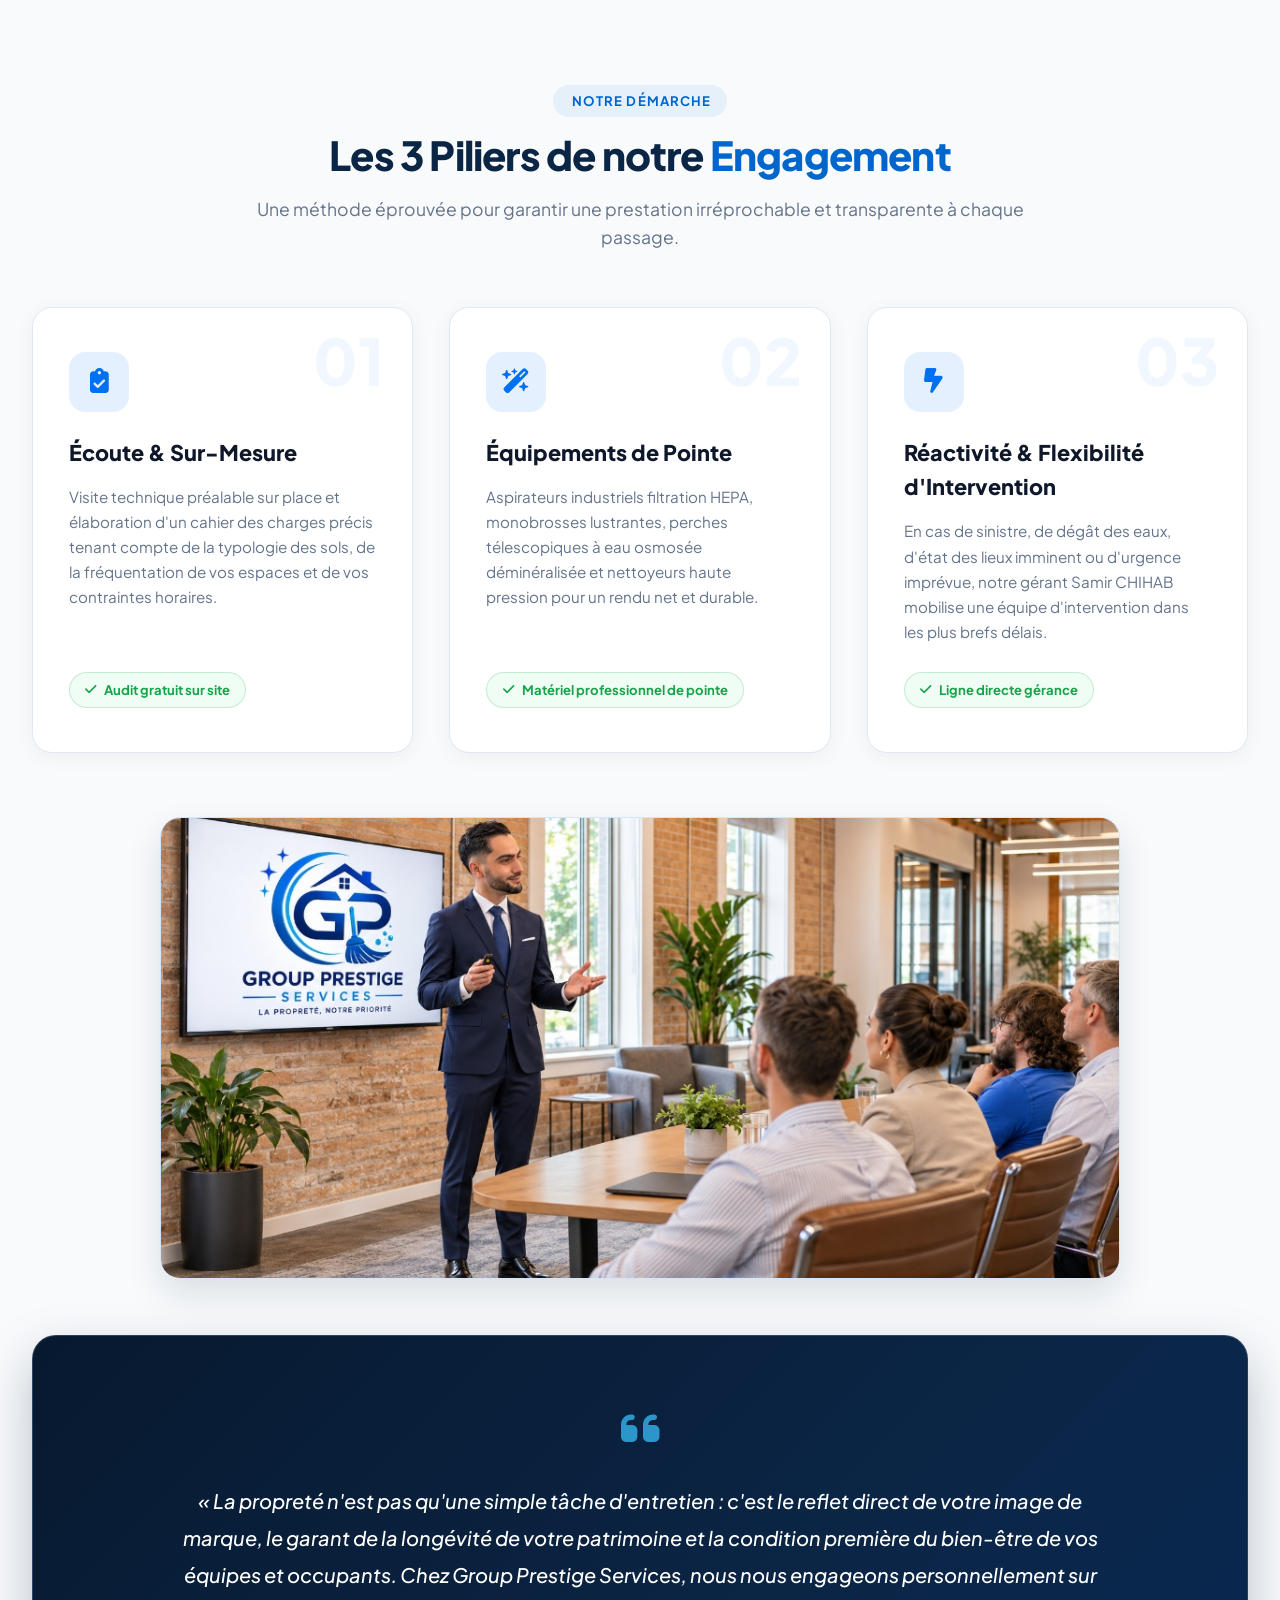
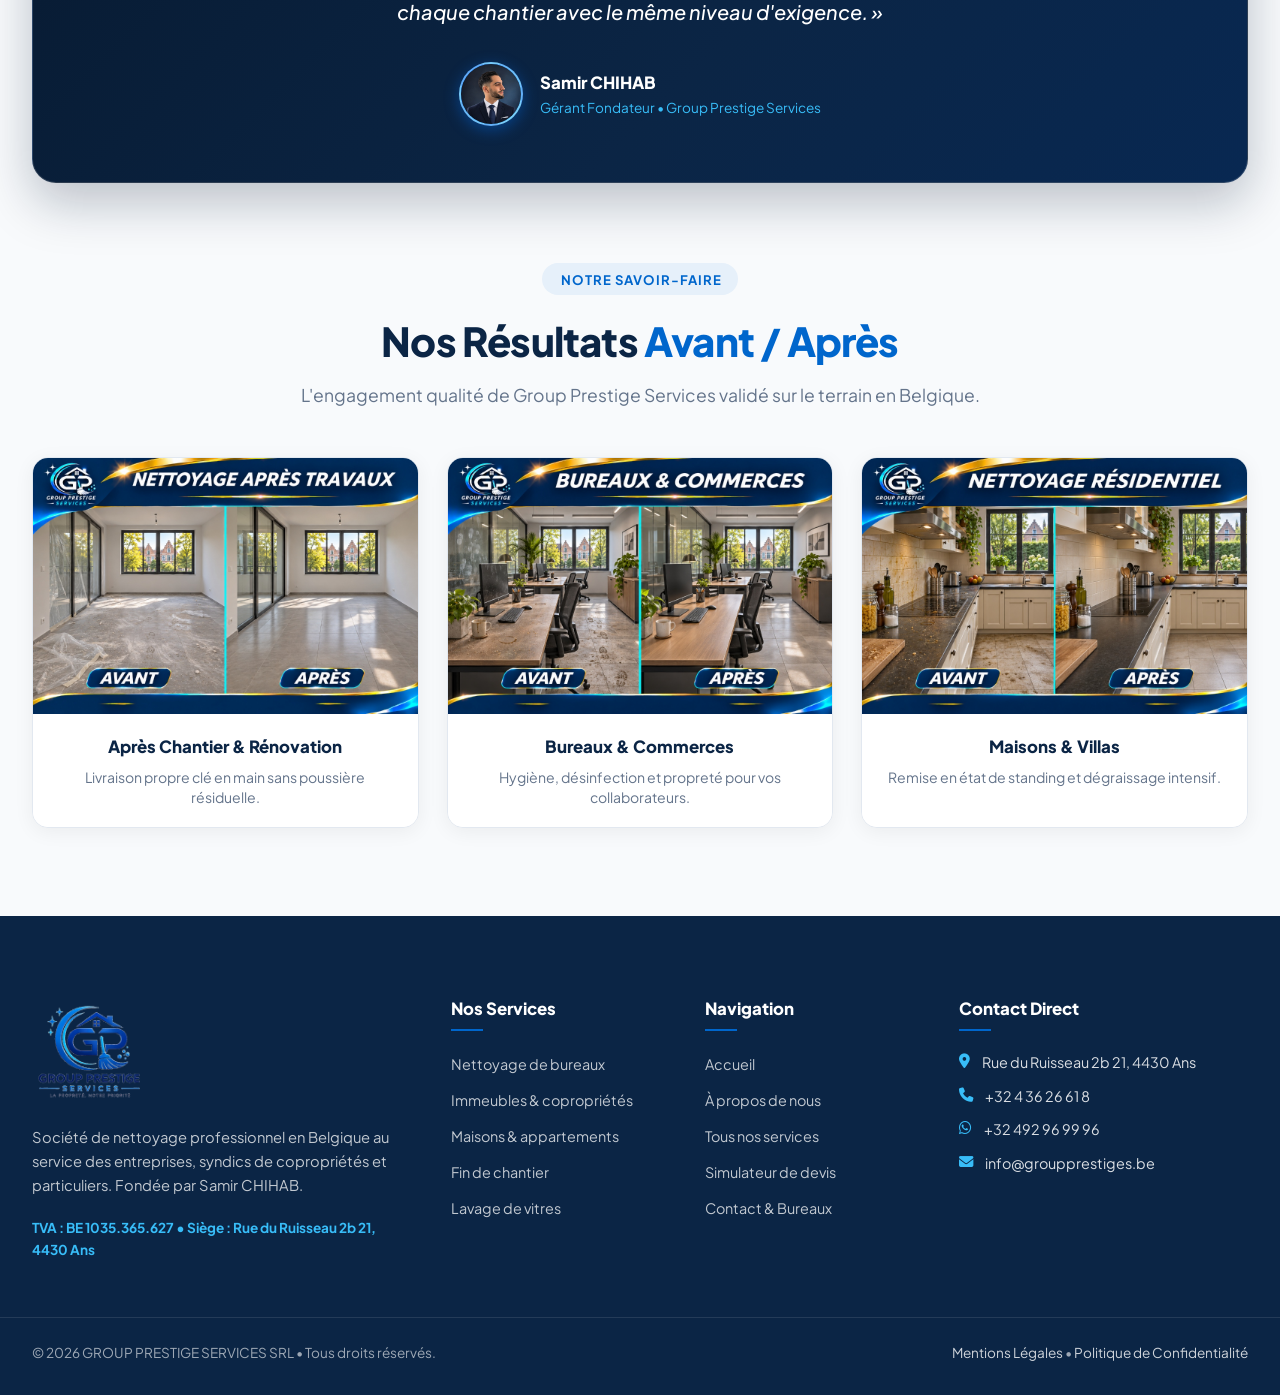
==== commit b059a2e3: "Design polish: luxury corporate topbar (no-wrap), Avant/Apres tabs overflow fix & responsive badge c" ====
--- a/a-propos.html
+++ b/a-propos.html
@@ -17,33 +17,38 @@
 </head>
 <body>
 
-  <!-- TOP BAR (Minimalist Luxury) -->
+    <!-- TOP BAR (Minimalist Luxury Corporate) -->
   <div class="top-header">
     <div class="top-header-inner">
       <div class="top-header-left">
-        <div class="top-header-item">
+        <span class="top-header-item">
           <i class="fa-regular fa-clock"></i>
-          <span> Lun - Ven : 08h00 - 18h00 &bull; Sam : 08h00 - 12h00 &bull; Dim : Fermé</span>
-        </div>
-        <div class="top-header-item">
-          <i class="fa-solid fa-shield-check"></i>
-          <span> Entreprise déclarée & assurée &bull; Liège & Wallonie</span>
-        </div>
+          <span>Lun - Ven : 08h-18h &bull; Sam : 08h-12h</span>
+        </span>
+        <span class="top-header-divider">|</span>
+        <span class="top-header-item">
+          <i class="fa-solid fa-location-dot"></i>
+          <span>Liège & toute la Wallonie</span>
+        </span>
       </div>
       <div class="top-header-right">
-        <div class="top-header-item">
+        <a href="tel:+3243626618" class="top-header-link">
           <i class="fa-solid fa-phone"></i>
-          <a href="tel:+3243626618">04 362 66 18</a>
-        </div>
-        <div class="top-header-item">
-          <i class="fa-brands fa-whatsapp" style="color: #25d366;"></i>
-          <a href="https://wa.me/32492969996" target="_blank">+32 492 96 99 96</a>
-        </div>
-        <div class="top-header-item">
+          <span>04 362 66 18</span>
+        </a>
+        <span class="top-header-divider">|</span>
+        <a href="https://wa.me/32492969996" target="_blank" rel="noopener" class="top-header-link top-header-wa">
+          <i class="fa-brands fa-whatsapp"></i>
+          <span>WhatsApp : 0492 96 99 96</span>
+        </a>
+        <span class="top-header-divider">|</span>
+        <a href="mailto:info@groupprestiges.be" class="top-header-link">
           <i class="fa-regular fa-envelope"></i>
-          <a href="mailto:info@groupprestiges.be">info@groupprestiges.be</a>
-        </div>
-        <span class="top-header-tax">TVA : BE 1035.365.627</span>
+          <span>info@groupprestiges.be</span>
+        </a>
+        <span class="top-header-tax-pill">
+          <i class="fa-solid fa-shield-check"></i> TVA BE 1035.365.627
+        </span>
       </div>
     </div>
   </div>
--- a/css/style.css
+++ b/css/style.css
@@ -93,54 +93,111 @@
    TOP BAR (Minimalist Luxury Corporate)
    ========================================================================== */
 .top-header {
-  background-color: #06182e;
-  color: var(--text-white);
-  font-size: 0.82rem;
-  padding: 0.45rem 0;
+  background: linear-gradient(90deg, #051324 0%, #07192f 50%, #051324 100%);
+  color: #ffffff;
+  font-size: 0.78rem;
+  padding: 0.5rem 0;
   border-bottom: 1px solid rgba(255, 255, 255, 0.08);
+  position: relative;
+  z-index: 10001;
 }
 
 .top-header-inner {
   max-width: 1320px;
   margin: 0 auto;
-  padding: 0 2rem;
+  padding: 0 1.5rem;
   display: flex;
   justify-content: space-between;
   align-items: center;
+  gap: 1rem;
 }
 
 .top-header-left, .top-header-right {
   display: flex;
   align-items: center;
-  gap: 1.4rem;
+  gap: 1.15rem;
+  white-space: nowrap !important;
 }
 
 .top-header-item {
-  display: flex;
+  display: inline-flex;
   align-items: center;
   gap: 0.45rem;
-  color: rgba(255, 255, 255, 0.82);
+  color: rgba(255, 255, 255, 0.85);
   font-weight: 500;
+  white-space: nowrap !important;
+}
+
+.top-header-item strong {
+  color: #ffffff;
+  font-weight: 700;
 }
 
 .top-header-item i {
   color: #38bdf8;
-  font-size: 0.85rem;
-}
-
-.top-header-item a {
+  font-size: 0.82rem;
+  flex-shrink: 0;
+}
+
+.top-header-divider {
+  color: rgba(255, 255, 255, 0.18);
+  font-size: 0.75rem;
+  user-select: none;
+}
+
+.top-header-link {
+  display: inline-flex;
+  align-items: center;
+  gap: 0.45rem;
   color: rgba(255, 255, 255, 0.9);
-  transition: color 0.2s ease;
-}
-
-.top-header-item a:hover {
+  text-decoration: none;
+  font-weight: 600;
+  white-space: nowrap !important;
+  transition: all 0.2s ease;
+}
+
+.top-header-link:hover {
   color: #38bdf8;
 }
 
-.top-header-tax {
-  color: rgba(255, 255, 255, 0.55);
-  font-size: 0.78rem;
+.top-header-wa {
+  color: #4ade80 !important;
+}
+
+.top-header-wa:hover {
+  color: #22c55e !important;
+}
+
+.top-header-tax-pill {
+  display: inline-flex;
+  align-items: center;
+  gap: 0.35rem;
+  background: rgba(255, 255, 255, 0.06);
+  border: 1px solid rgba(255, 255, 255, 0.12);
+  color: rgba(255, 255, 255, 0.75);
+  padding: 0.2rem 0.65rem;
+  border-radius: 999px;
+  font-size: 0.72rem;
+  font-weight: 700;
   letter-spacing: 0.03em;
+  white-space: nowrap !important;
+}
+
+.top-header-tax-pill i {
+  color: #38bdf8;
+  font-size: 0.72rem;
+}
+
+@media (max-width: 1200px) {
+  .top-header-tax-pill {
+    display: none;
+  }
+}
+
+@media (max-width: 992px) {
+  .top-header {
+    display: none;
+  }
 }
 
 /* ==========================================================================
@@ -1311,38 +1368,42 @@
    BEFORE / AFTER COMPARISON SECTION (Clean Light Theme)
    ========================================================================== */
 .before-after-box {
-  background: var(--bg-white);
-  border: 1px solid var(--border-light);
-  border-radius: var(--radius-xl);
-  padding: 2.25rem;
-  box-shadow: 0 10px 30px rgba(6, 24, 46, 0.08);
-  max-width: 1050px;
+  background: #ffffff;
+  padding: 1.5rem;
+  border-radius: 24px;
+  box-shadow: 0 10px 40px rgba(7, 25, 47, 0.08);
+  max-width: 1120px;
   margin: 0 auto;
+  overflow: hidden;
+  box-sizing: border-box;
 }
 
 .ba-selector-tabs {
   display: grid;
   grid-template-columns: repeat(6, 1fr);
-  gap: 0.65rem;
-  margin-bottom: 1.75rem;
+  gap: 0.5rem;
+  margin-bottom: 1.5rem;
+  width: 100%;
+  box-sizing: border-box;
 }
 
 .ba-tab {
   background: #f8fafc;
   color: #1e293b;
   border: 1px solid #e2e8f0;
-  padding: 0.75rem 0.6rem;
+  padding: 0.7rem 0.4rem;
   border-radius: 12px;
   font-weight: 700;
-  font-size: 0.85rem;
+  font-size: 0.78rem;
   cursor: pointer;
   transition: all 0.2s ease;
   display: flex;
   align-items: center;
   justify-content: center;
-  gap: 0.45rem;
+  gap: 0.4rem;
   text-align: center;
-  white-space: nowrap;
+  white-space: nowrap !important;
+  box-sizing: border-box;
 }
 
 .ba-tab:hover {
@@ -1359,7 +1420,7 @@
 }
 
 .ba-tab i {
-  font-size: 0.95rem;
+  font-size: 0.9rem;
   color: #0070f3;
 }
 
@@ -1370,7 +1431,7 @@
 .image-compare-wrapper {
   position: relative;
   width: 100%;
-  height: clamp(260px, 54vw, 520px);
+  height: clamp(260px, 54vw, 540px);
   border-radius: 16px;
   overflow: hidden;
   box-shadow: 0 12px 35px rgba(6, 24, 46, 0.15);
@@ -1415,8 +1476,9 @@
   display: flex;
   align-items: center;
   justify-content: center;
-  z-index: 10;
-  box-shadow: 0 4px 18px rgba(0, 112, 243, 0.45);
+  box-shadow: 0 4px 20px rgba(0, 0, 0, 0.35);
+  cursor: ew-resize;
+  z-index: 30;
   pointer-events: none;
   font-size: 1rem;
 }
@@ -1424,33 +1486,35 @@
 .ba-badge {
   position: absolute;
   top: 1.25rem;
-  padding: 0.4rem 0.85rem;
+  padding: 0.45rem 0.9rem;
   border-radius: 8px;
   font-size: 0.75rem;
   font-weight: 800;
   letter-spacing: 0.04em;
   text-transform: uppercase;
-  z-index: 5;
-  box-shadow: 0 4px 12px rgba(0, 0, 0, 0.3);
+  z-index: 20;
+  white-space: nowrap !important;
+  pointer-events: none;
+  box-shadow: 0 4px 14px rgba(0, 0, 0, 0.35);
   backdrop-filter: blur(8px);
   -webkit-backdrop-filter: blur(8px);
 }
 
 .ba-badge.before {
   right: 1.25rem;
-  background: rgba(7, 25, 47, 0.85);
+  background: rgba(7, 25, 47, 0.9);
   color: #ffffff;
-  border: 1px solid rgba(255, 255, 255, 0.15);
+  border: 1px solid rgba(255, 255, 255, 0.2);
 }
 
 .ba-badge.after {
   left: 1.25rem;
-  background: rgba(0, 112, 243, 0.9);
+  background: rgba(0, 112, 243, 0.95);
   color: #ffffff;
-  border: 1px solid rgba(255, 255, 255, 0.25);
-}
-
-@media (max-width: 992px) {
+  border: 1px solid rgba(255, 255, 255, 0.3);
+}
+
+@media (max-width: 1180px) {
   .ba-selector-tabs {
     grid-template-columns: repeat(3, 1fr);
     gap: 0.55rem;
@@ -1472,25 +1536,15 @@
     font-size: 0.78rem;
     border-radius: 10px;
     gap: 0.35rem;
-    white-space: normal;
+    white-space: normal !important;
   }
   .ba-tab i {
     font-size: 0.85rem;
   }
-  .image-compare-wrapper {
-    height: 280px;
-    border-radius: 12px;
-  }
-  .compare-handle {
-    width: 38px;
-    height: 38px;
-    font-size: 0.9rem;
-  }
   .ba-badge {
     top: 0.75rem;
-    padding: 0.3rem 0.65rem;
+    padding: 0.35rem 0.65rem;
     font-size: 0.68rem;
-    border-radius: 6px;
   }
   .ba-badge.before {
     right: 0.75rem;
@@ -3155,3 +3209,17 @@
     line-height: 1.7;
   }
 }
+
+
+.ba-mobile-text {
+  display: none;
+}
+
+@media (max-width: 640px) {
+  .ba-desktop-text {
+    display: none !important;
+  }
+  .ba-mobile-text {
+    display: inline !important;
+  }
+}
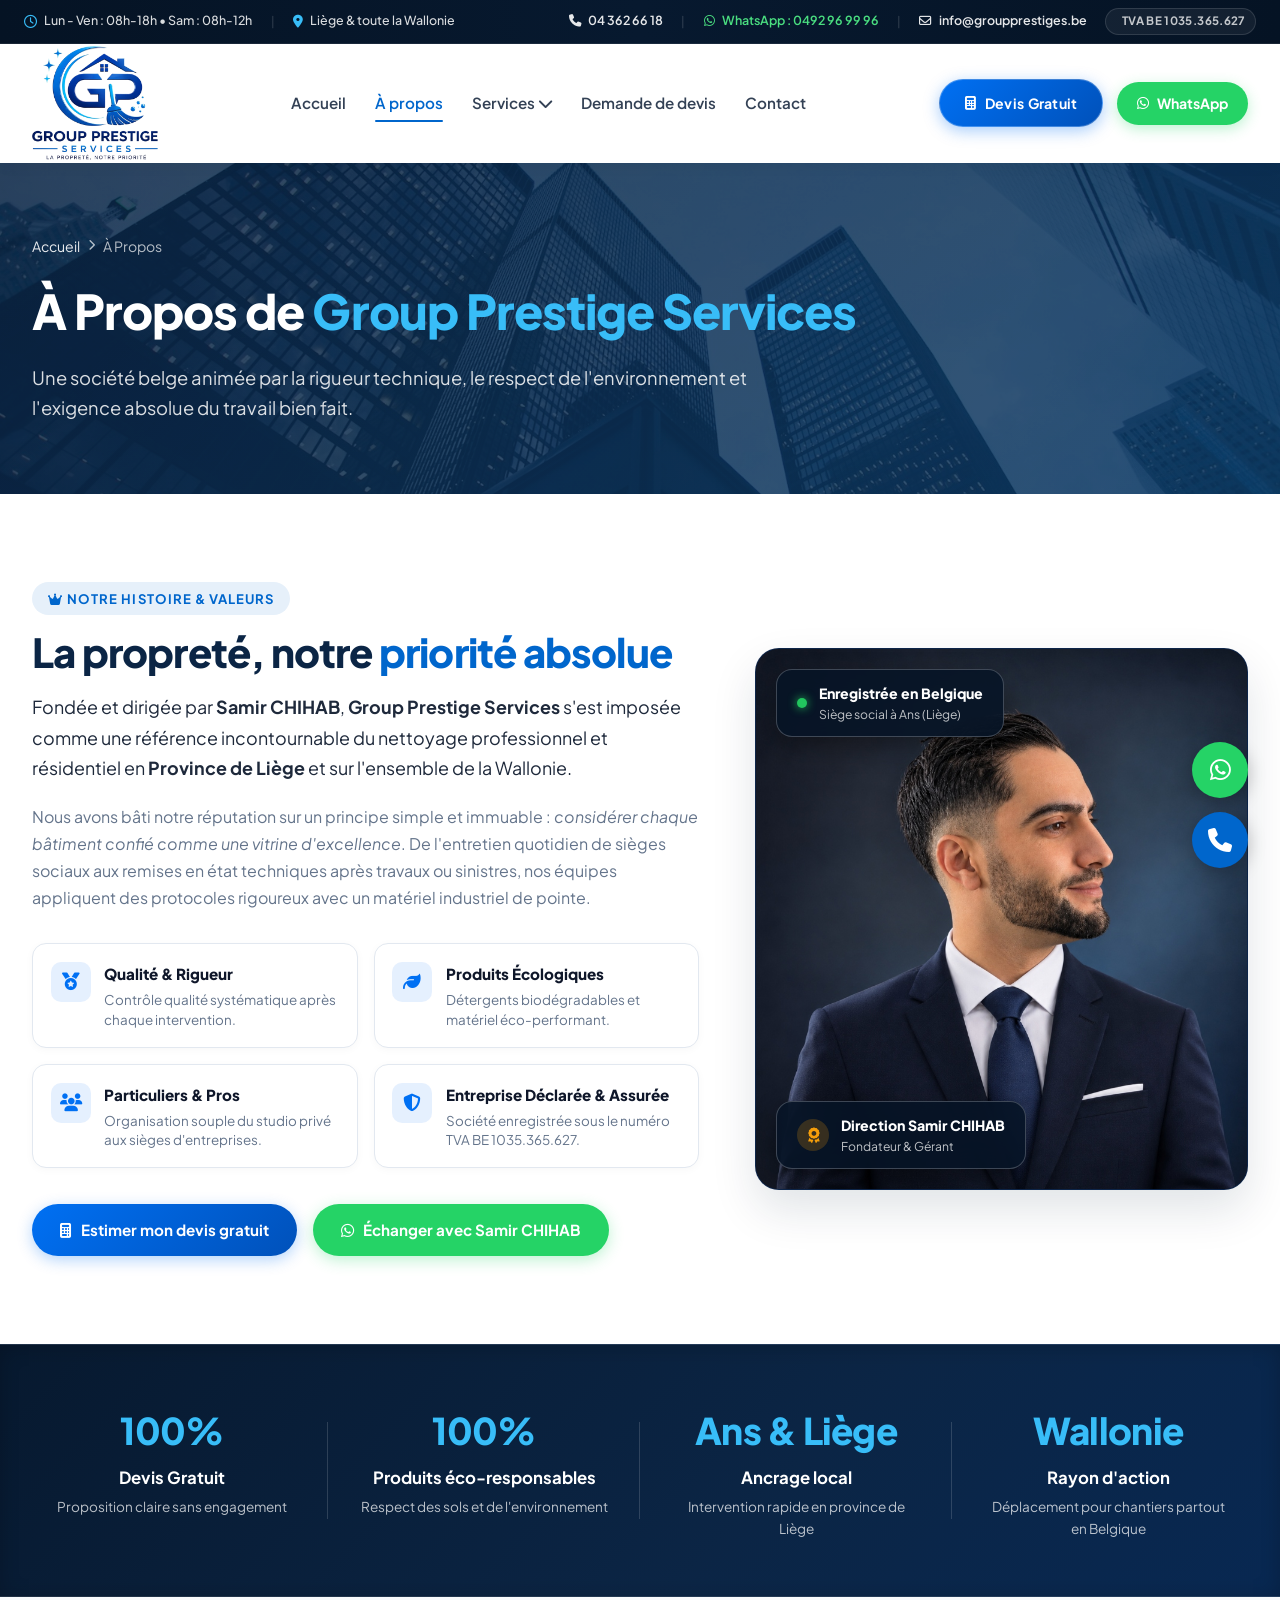
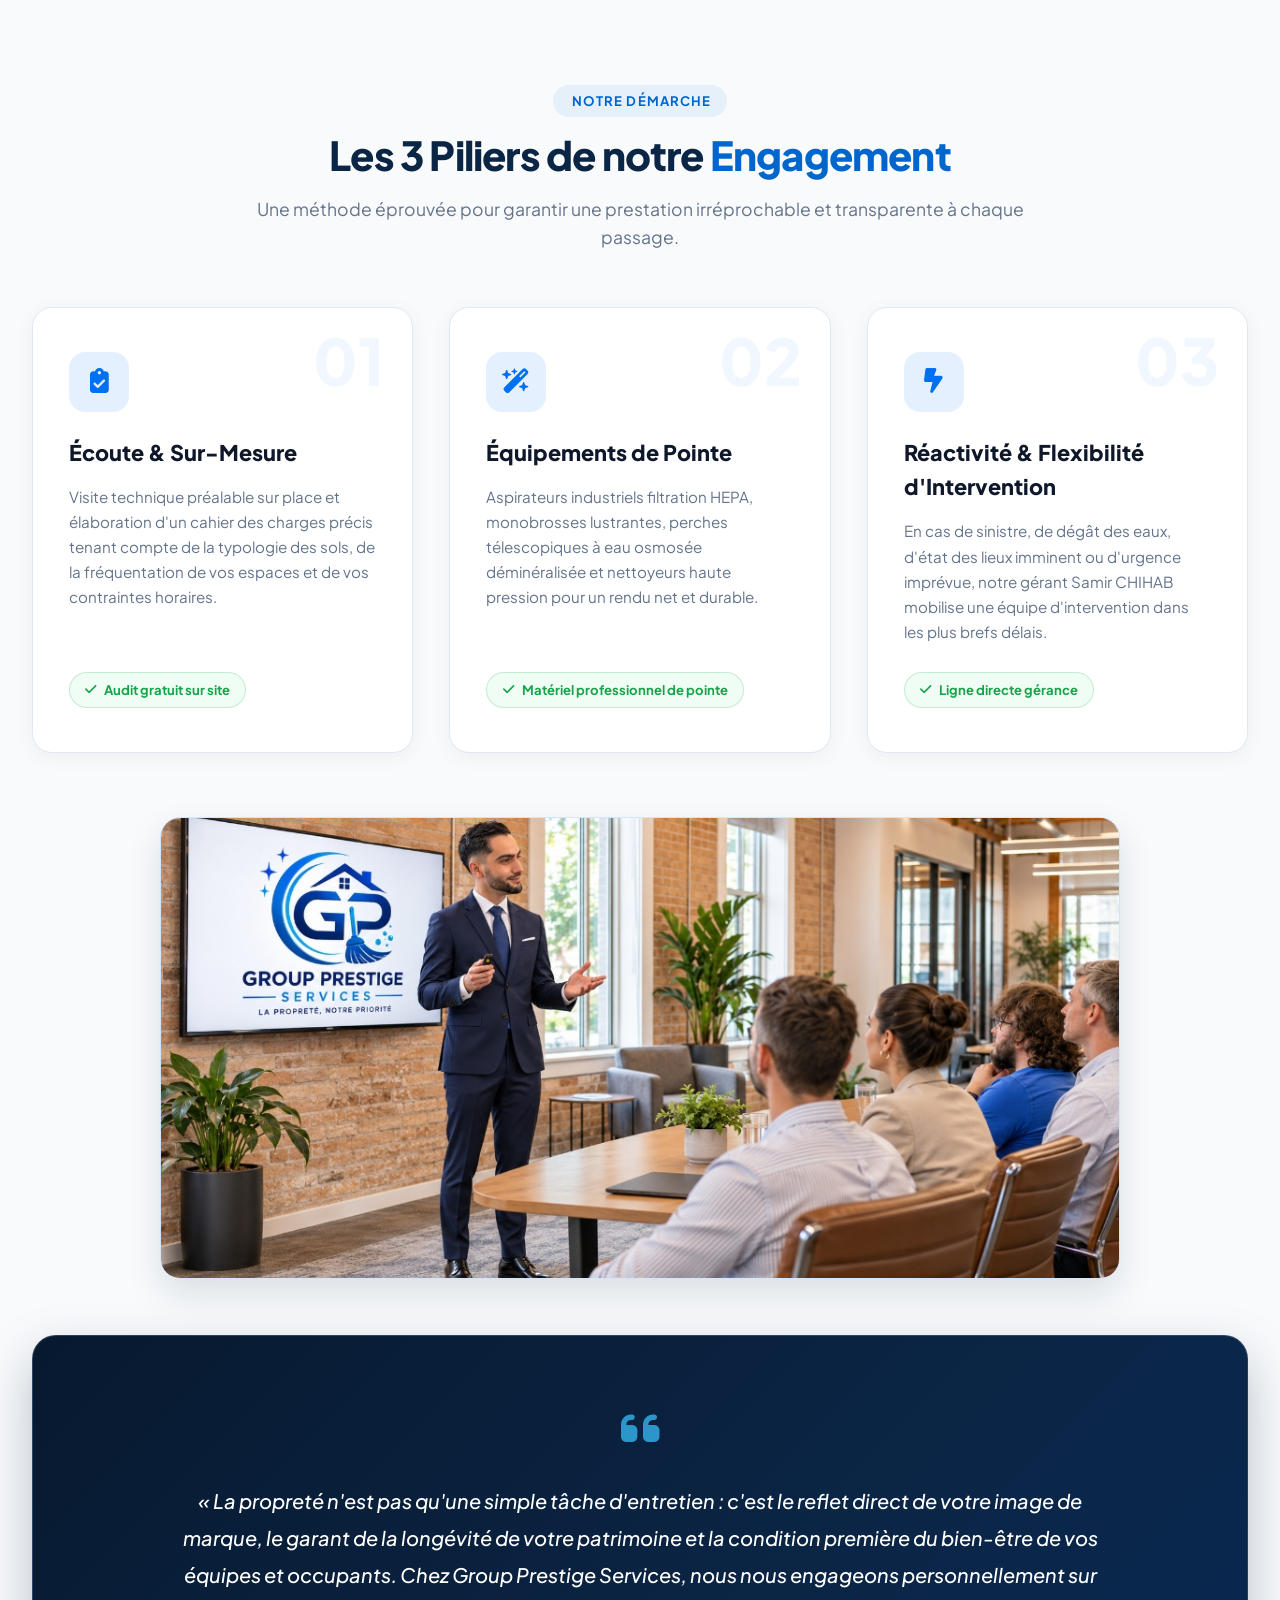
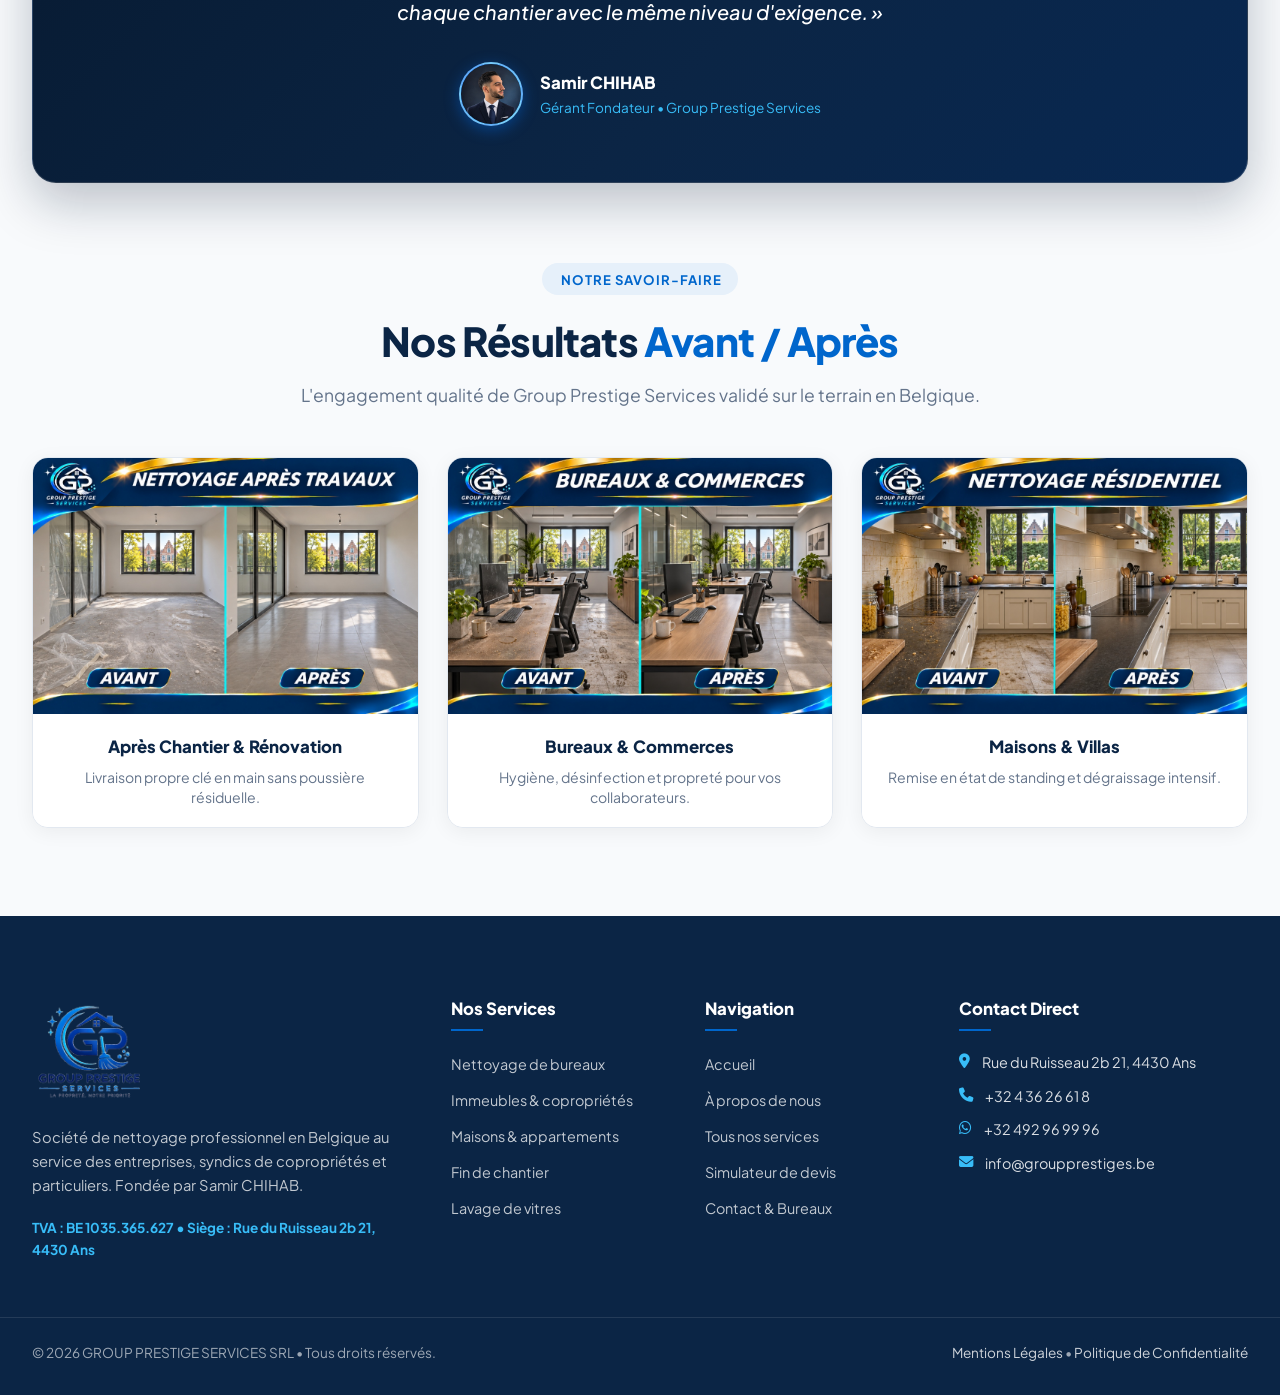
==== commit 064f4362: "Fix calculator action buttons overflow, rename header menu to Demande de devis, remove CSA date tag " ====
--- a/a-propos.html
+++ b/a-propos.html
@@ -124,7 +124,7 @@
           <div class="nav-item">
             <a href="devis-gratuit.html" class="nav-link">
               <i class="fa-solid fa-calculator drawer-icon"></i>
-              <span>Simulateur Devis</span>
+              <span>Demande de devis</span>
             </a>
           </div>
           <div class="nav-item">
--- a/css/style.css
+++ b/css/style.css
@@ -1853,81 +1853,101 @@
 .calc-result-box, .estimate-result-banner {
   background: linear-gradient(135deg, #07192f 0%, #0d2847 100%);
   border-radius: 20px;
-  padding: 2rem 2.25rem;
+  padding: 1.75rem 2rem;
   color: #ffffff;
   display: flex;
   justify-content: space-between;
   align-items: center;
-  gap: 2rem;
+  gap: 1.5rem;
   margin-top: 2rem;
   box-shadow: 0 12px 35px rgba(7, 25, 47, 0.22);
   border: 1px solid rgba(255, 255, 255, 0.08);
+  box-sizing: border-box;
+  overflow: hidden;
 }
 
 .calc-result-info {
   display: flex;
   flex-direction: column;
+  min-width: 260px;
 }
 
 .calc-result-badge {
-  font-size: 0.82rem;
+  font-size: 0.78rem;
   text-transform: uppercase;
-  color: rgba(255, 255, 255, 0.7);
   letter-spacing: 0.05em;
-  font-weight: 700;
-}
-
-.estimate-price-range, .estimate-price-tag {
-  font-size: 1.55rem;
-  font-weight: 700;
-  color: #ffffff;
-  line-height: 1.25;
-  margin: 0.35rem 0 0.25rem;
-}
-
-.calc-result-note {
-  font-size: 0.82rem;
-  color: rgba(255, 255, 255, 0.72);
-  line-height: 1.35;
+  color: #38bdf8;
+  font-weight: 800;
+  margin-bottom: 0.25rem;
+  display: inline-flex;
+  align-items: center;
+  gap: 0.4rem;
 }
 
 .calc-actions-group {
   display: flex;
-  gap: 0.85rem;
+  gap: 0.55rem;
   flex-wrap: wrap;
   align-items: center;
-  flex-shrink: 0;
-}
-
-.calc-btn-whatsapp {
-  padding: 0.95rem 1.65rem !important;
-  font-size: 0.95rem !important;
+  justify-content: flex-end;
+}
+
+.calc-btn-whatsapp, .calc-actions-group .btn-whatsapp {
+  padding: 0.8rem 1.25rem !important;
+  font-size: 0.9rem !important;
   border-radius: 12px !important;
-}
-
-.calc-btn-phone {
-  padding: 0.95rem 1.35rem !important;
-  font-size: 0.92rem !important;
+  white-space: nowrap !important;
+  display: inline-flex !important;
+  align-items: center !important;
+  gap: 0.45rem !important;
+}
+
+.calc-btn-email, .calc-actions-group #btn-calc-email, .calc-actions-group #btn-devis-email {
+  padding: 0.8rem 1.15rem !important;
+  font-size: 0.88rem !important;
   border-radius: 12px !important;
-}
-
-/* Tablet & Mobile Media Queries for Calculator */
-@media (max-width: 992px) {
-  .property-types-grid, .options-choice-grid {
-    grid-template-columns: repeat(3, 1fr);
-  }
+  white-space: nowrap !important;
+  background: rgba(255, 255, 255, 0.1) !important;
+  border: 1px solid rgba(255, 255, 255, 0.22) !important;
+  color: #ffffff !important;
+  display: inline-flex !important;
+  align-items: center !important;
+  gap: 0.45rem !important;
+  cursor: pointer !important;
+  transition: all 0.2s ease !important;
+}
+
+.calc-btn-email:hover, .calc-actions-group #btn-calc-email:hover, .calc-actions-group #btn-devis-email:hover {
+  background: rgba(255, 255, 255, 0.2) !important;
+  border-color: #38bdf8 !important;
+  color: #38bdf8 !important;
+}
+
+.calc-btn-phone, .calc-actions-group .btn-outline-white {
+  padding: 0.8rem 1.15rem !important;
+  font-size: 0.88rem !important;
+  border-radius: 12px !important;
+  white-space: nowrap !important;
+  display: inline-flex !important;
+  align-items: center !important;
+  gap: 0.45rem !important;
+}
+
+@media (max-width: 1220px) {
   .calc-result-box, .estimate-result-banner {
-    flex-direction: column;
-    align-items: stretch;
-    text-align: center;
-    gap: 1.4rem;
-    padding: 1.75rem;
+    flex-direction: column !important;
+    align-items: stretch !important;
+    text-align: center !important;
+    gap: 1.35rem !important;
+    padding: 1.75rem 1.35rem !important;
   }
   .calc-result-info {
-    align-items: center;
+    align-items: center !important;
+    text-align: center !important;
   }
   .calc-actions-group {
-    justify-content: center;
+    justify-content: center !important;
+    width: 100% !important;
   }
 }
 
@@ -3223,3 +3243,491 @@
     display: inline !important;
   }
 }
+
+
+/* ==========================================================================
+   LEGAL & PRIVACY POLICY PAGES (Corporate Luxury Design)
+   ========================================================================== */
+.legal-layout-section {
+  padding: 4rem 0 5.5rem;
+  background: #f8fafc;
+}
+
+.legal-layout-grid {
+  display: grid;
+  grid-template-columns: 360px 1fr;
+  gap: 2.75rem;
+  align-items: start;
+}
+
+/* Sidebar */
+.legal-sidebar {
+  position: sticky;
+  top: 90px;
+  display: flex;
+  flex-direction: column;
+  gap: 1.5rem;
+}
+
+/* Company ID Card in Sidebar */
+.legal-id-card {
+  background: linear-gradient(145deg, #051324 0%, #07192f 50%, #0d274c 100%);
+  color: #ffffff;
+  border-radius: 20px;
+  padding: 1.75rem;
+  box-shadow: 0 12px 35px rgba(7, 25, 47, 0.18);
+  border: 1px solid rgba(255, 255, 255, 0.1);
+  position: relative;
+  overflow: hidden;
+}
+
+.legal-id-card::before {
+  content: '';
+  position: absolute;
+  top: -40px;
+  right: -40px;
+  width: 140px;
+  height: 140px;
+  background: radial-gradient(circle, rgba(0, 112, 243, 0.25) 0%, transparent 70%);
+  border-radius: 50%;
+  pointer-events: none;
+}
+
+.legal-id-header {
+  display: flex;
+  align-items: center;
+  gap: 0.85rem;
+  margin-bottom: 1.35rem;
+  padding-bottom: 1rem;
+  border-bottom: 1px solid rgba(255, 255, 255, 0.12);
+}
+
+.legal-id-icon {
+  width: 44px;
+  height: 44px;
+  border-radius: 12px;
+  background: rgba(0, 112, 243, 0.2);
+  border: 1px solid rgba(56, 189, 248, 0.3);
+  display: flex;
+  align-items: center;
+  justify-content: center;
+  font-size: 1.25rem;
+  color: #38bdf8;
+  flex-shrink: 0;
+}
+
+.legal-id-title {
+  font-size: 0.95rem;
+  font-weight: 800;
+  color: #ffffff;
+  letter-spacing: -0.01em;
+  line-height: 1.3;
+}
+
+.legal-id-title small {
+  display: block;
+  font-size: 0.75rem;
+  font-weight: 500;
+  color: #94a3b8;
+  margin-top: 0.15rem;
+}
+
+.legal-id-list {
+  display: flex;
+  flex-direction: column;
+  gap: 0.9rem;
+}
+
+.legal-id-item {
+  display: flex;
+  flex-direction: column;
+  gap: 0.2rem;
+  font-size: 0.84rem;
+}
+
+.legal-id-item .label {
+  font-size: 0.72rem;
+  text-transform: uppercase;
+  letter-spacing: 0.05em;
+  color: #94a3b8;
+  font-weight: 700;
+}
+
+.legal-id-item .val {
+  color: #f1f5f9;
+  font-weight: 600;
+  display: flex;
+  align-items: center;
+  gap: 0.45rem;
+}
+
+.legal-tva-highlight {
+  display: inline-flex;
+  align-items: center;
+  gap: 0.4rem;
+  background: rgba(56, 189, 248, 0.15);
+  border: 1px solid rgba(56, 189, 248, 0.3);
+  color: #38bdf8;
+  padding: 0.25rem 0.65rem;
+  border-radius: 6px;
+  font-family: monospace;
+  font-size: 0.88rem;
+  font-weight: 700;
+}
+
+.legal-id-actions {
+  display: grid;
+  grid-template-columns: 1fr 1fr;
+  gap: 0.6rem;
+  margin-top: 1.35rem;
+  padding-top: 1.15rem;
+  border-top: 1px solid rgba(255, 255, 255, 0.12);
+}
+
+.legal-id-btn {
+  display: inline-flex;
+  align-items: center;
+  justify-content: center;
+  gap: 0.4rem;
+  padding: 0.55rem 0.6rem;
+  border-radius: 10px;
+  font-size: 0.78rem;
+  font-weight: 700;
+  text-decoration: none;
+  transition: all 0.2s ease;
+}
+
+.legal-id-btn-phone {
+  background: rgba(255, 255, 255, 0.08);
+  color: #ffffff;
+  border: 1px solid rgba(255, 255, 255, 0.15);
+}
+
+.legal-id-btn-phone:hover {
+  background: rgba(255, 255, 255, 0.18);
+  color: #38bdf8;
+}
+
+.legal-id-btn-wa {
+  background: #25d366;
+  color: #ffffff;
+}
+
+.legal-id-btn-wa:hover {
+  background: #20bd5a;
+  transform: translateY(-1px);
+}
+
+/* Table of Contents Card */
+.legal-toc-card {
+  background: #ffffff;
+  border-radius: 20px;
+  padding: 1.5rem;
+  box-shadow: 0 4px 20px rgba(0, 0, 0, 0.04);
+  border: 1px solid #e2e8f0;
+}
+
+.legal-toc-title {
+  font-size: 0.95rem;
+  font-weight: 800;
+  color: #07192f;
+  margin-bottom: 1rem;
+  display: flex;
+  align-items: center;
+  gap: 0.5rem;
+}
+
+.legal-toc-title i {
+  color: #0070f3;
+  font-size: 0.9rem;
+}
+
+.legal-toc-nav {
+  display: flex;
+  flex-direction: column;
+  gap: 0.35rem;
+}
+
+.legal-toc-link {
+  display: flex;
+  align-items: center;
+  justify-content: space-between;
+  padding: 0.6rem 0.85rem;
+  border-radius: 10px;
+  color: #475569;
+  font-size: 0.85rem;
+  font-weight: 600;
+  text-decoration: none;
+  transition: all 0.2s ease;
+}
+
+.legal-toc-link:hover {
+  background: #f0f7ff;
+  color: #0070f3;
+  padding-left: 1.1rem;
+}
+
+.legal-toc-link i {
+  font-size: 0.72rem;
+  color: #94a3b8;
+  transition: transform 0.2s ease;
+}
+
+.legal-toc-link:hover i {
+  color: #0070f3;
+  transform: translateX(3px);
+}
+
+/* Quick Help Card */
+.legal-help-card {
+  background: #ffffff;
+  border-radius: 16px;
+  padding: 1.35rem 1.5rem;
+  border: 1px solid #e2e8f0;
+  border-left: 4px solid #0070f3;
+}
+
+.legal-help-card h4 {
+  font-size: 0.9rem;
+  font-weight: 800;
+  color: #07192f;
+  margin-bottom: 0.35rem;
+}
+
+.legal-help-card p {
+  font-size: 0.82rem;
+  color: #64748b;
+  margin-bottom: 0.85rem;
+  line-height: 1.5;
+}
+
+.legal-help-link {
+  display: inline-flex;
+  align-items: center;
+  gap: 0.45rem;
+  color: #0070f3;
+  font-size: 0.82rem;
+  font-weight: 700;
+  text-decoration: none;
+}
+
+.legal-help-link:hover {
+  text-decoration: underline;
+}
+
+/* Main Content Area */
+.legal-main-content {
+  display: flex;
+  flex-direction: column;
+  gap: 2rem;
+}
+
+.legal-card {
+  background: #ffffff;
+  border-radius: 20px;
+  padding: 2.5rem;
+  box-shadow: 0 6px 25px rgba(7, 25, 47, 0.04);
+  border: 1px solid #e8eef5;
+  transition: border-color 0.2s ease;
+  scroll-margin-top: 100px;
+}
+
+.legal-card:hover {
+  border-color: #cbd5e1;
+}
+
+.legal-card-header {
+  display: flex;
+  align-items: center;
+  gap: 1rem;
+  margin-bottom: 1.5rem;
+  padding-bottom: 1.15rem;
+  border-bottom: 1px solid #f1f5f9;
+}
+
+.legal-card-num {
+  width: 42px;
+  height: 42px;
+  border-radius: 12px;
+  background: linear-gradient(135deg, #07192f 0%, #0070f3 100%);
+  color: #ffffff;
+  display: flex;
+  align-items: center;
+  justify-content: center;
+  font-weight: 800;
+  font-size: 1.05rem;
+  flex-shrink: 0;
+  box-shadow: 0 4px 12px rgba(0, 112, 243, 0.25);
+}
+
+.legal-card-title {
+  font-size: 1.4rem;
+  font-weight: 800;
+  color: #07192f;
+  margin: 0;
+  letter-spacing: -0.01em;
+}
+
+.legal-card-body p {
+  color: #475569;
+  font-size: 0.95rem;
+  line-height: 1.8;
+  margin-bottom: 1.25rem;
+}
+
+.legal-card-body p:last-child {
+  margin-bottom: 0;
+}
+
+/* Grid of data rows inside legal cards */
+.legal-info-table {
+  display: flex;
+  flex-direction: column;
+  gap: 0.65rem;
+  margin: 1.35rem 0;
+  background: #f8fafc;
+  border-radius: 14px;
+  padding: 1.25rem 1.5rem;
+  border: 1px solid #e2e8f0;
+}
+
+.legal-info-row {
+  display: flex;
+  align-items: baseline;
+  gap: 0.85rem;
+  font-size: 0.9rem;
+  line-height: 1.6;
+}
+
+.legal-info-row .row-label {
+  min-width: 190px;
+  color: #64748b;
+  font-weight: 600;
+  display: inline-flex;
+  align-items: center;
+  gap: 0.5rem;
+  flex-shrink: 0;
+}
+
+.legal-info-row .row-label i {
+  color: #0070f3;
+  width: 16px;
+  text-align: center;
+}
+
+.legal-info-row .row-val {
+  color: #1e293b;
+  font-weight: 700;
+  word-break: break-word;
+}
+
+.legal-bullet-list {
+  list-style: none;
+  padding-left: 0;
+  margin: 1.15rem 0 1.5rem;
+  display: flex;
+  flex-direction: column;
+  gap: 0.75rem;
+}
+
+.legal-bullet-list li {
+  position: relative;
+  padding-left: 1.85rem;
+  color: #475569;
+  font-size: 0.93rem;
+  line-height: 1.7;
+}
+
+.legal-bullet-list li::before {
+  content: '\f058';
+  font-family: 'Font Awesome 6 Free';
+  font-weight: 900;
+  position: absolute;
+  left: 0;
+  top: 0.15rem;
+  color: #0070f3;
+  font-size: 0.95rem;
+}
+
+.legal-callout-box {
+  background: #f0f7ff;
+  border: 1px solid #bfdbfe;
+  border-left: 4px solid #0070f3;
+  border-radius: 12px;
+  padding: 1.25rem 1.5rem;
+  margin: 1.35rem 0;
+  color: #1e3a8a;
+  font-size: 0.92rem;
+  line-height: 1.7;
+}
+
+.legal-callout-box.success {
+  background: #f0fdf4;
+  border-color: #bbf7d0;
+  border-left-color: #22c55e;
+  color: #14532d;
+}
+
+.legal-callout-box strong {
+  color: inherit;
+  font-weight: 800;
+}
+
+/* Badge in Hero */
+.legal-date-tag {
+  display: inline-flex;
+  align-items: center;
+  gap: 0.4rem;
+  background: rgba(255, 255, 255, 0.1);
+  border: 1px solid rgba(255, 255, 255, 0.2);
+  color: rgba(255, 255, 255, 0.9);
+  padding: 0.35rem 0.85rem;
+  border-radius: 999px;
+  font-size: 0.78rem;
+  font-weight: 600;
+  margin-top: 1.25rem;
+}
+
+.legal-date-tag i {
+  color: #38bdf8;
+}
+
+@media (max-width: 1024px) {
+  .legal-layout-grid {
+    grid-template-columns: 1fr;
+    gap: 2rem;
+  }
+  .legal-sidebar {
+    position: static;
+  }
+  .legal-card {
+    padding: 1.85rem 1.5rem;
+  }
+  .legal-info-row {
+    flex-direction: column;
+    gap: 0.2rem;
+  }
+  .legal-info-row .row-label {
+    min-width: unset;
+  }
+}
+
+@media (max-width: 640px) {
+  .legal-layout-section {
+    padding: 2.5rem 0 3.5rem;
+  }
+  .legal-card-header {
+    gap: 0.75rem;
+  }
+  .legal-card-num {
+    width: 36px;
+    height: 36px;
+    font-size: 0.9rem;
+  }
+  .legal-card-title {
+    font-size: 1.2rem;
+  }
+  .legal-id-card {
+    padding: 1.35rem;
+  }
+}
